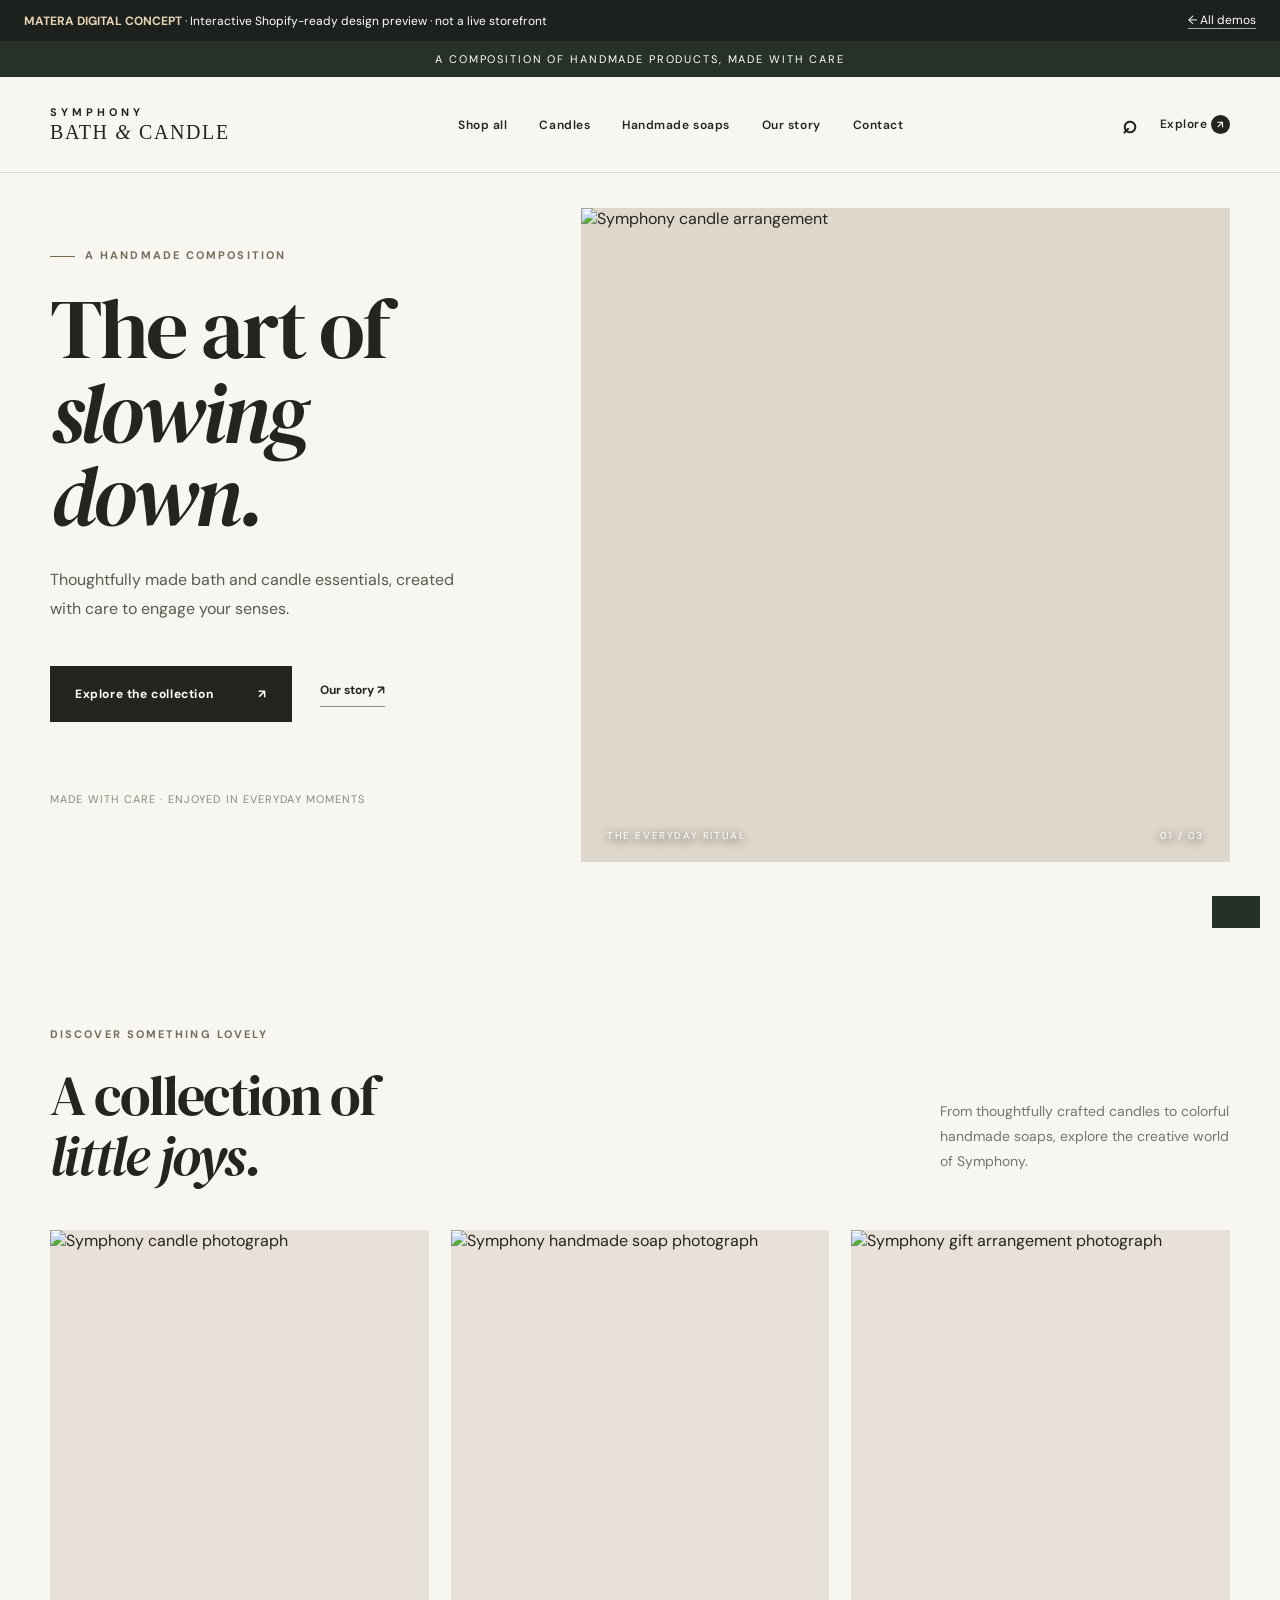
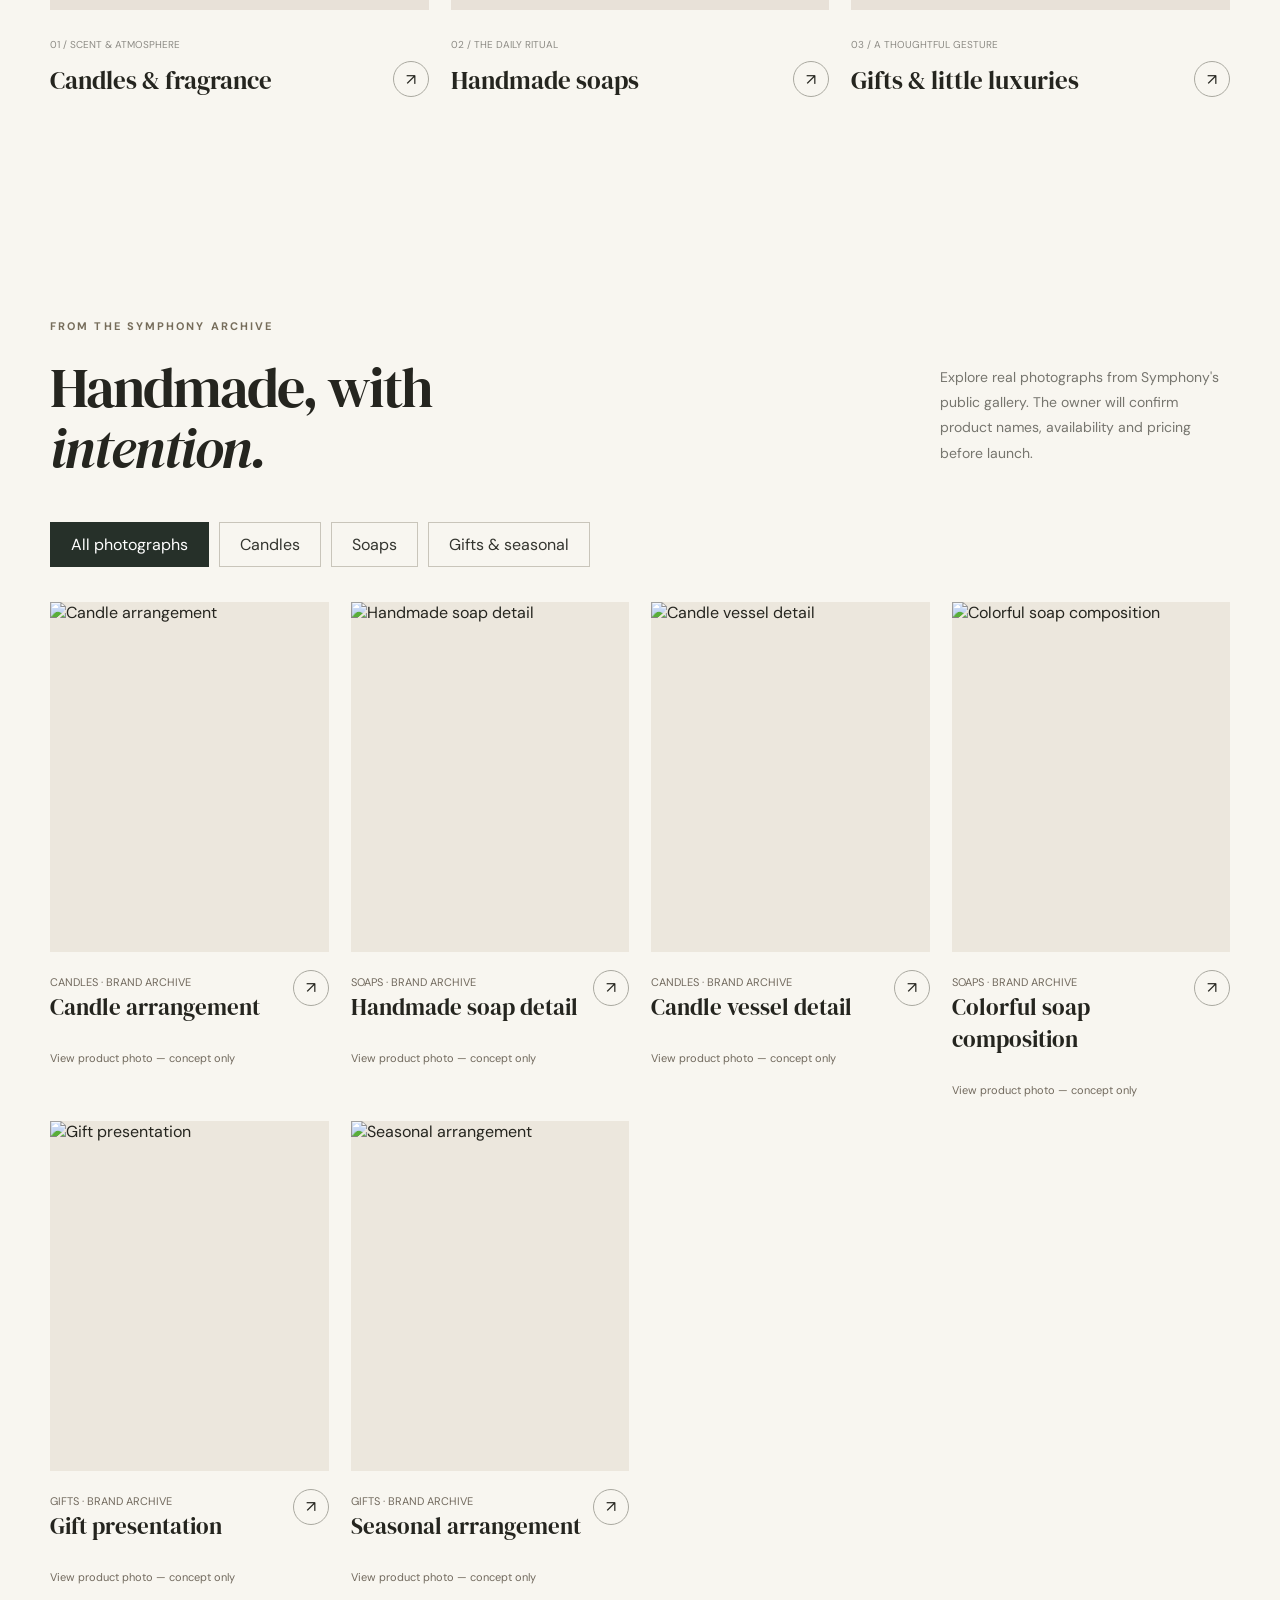
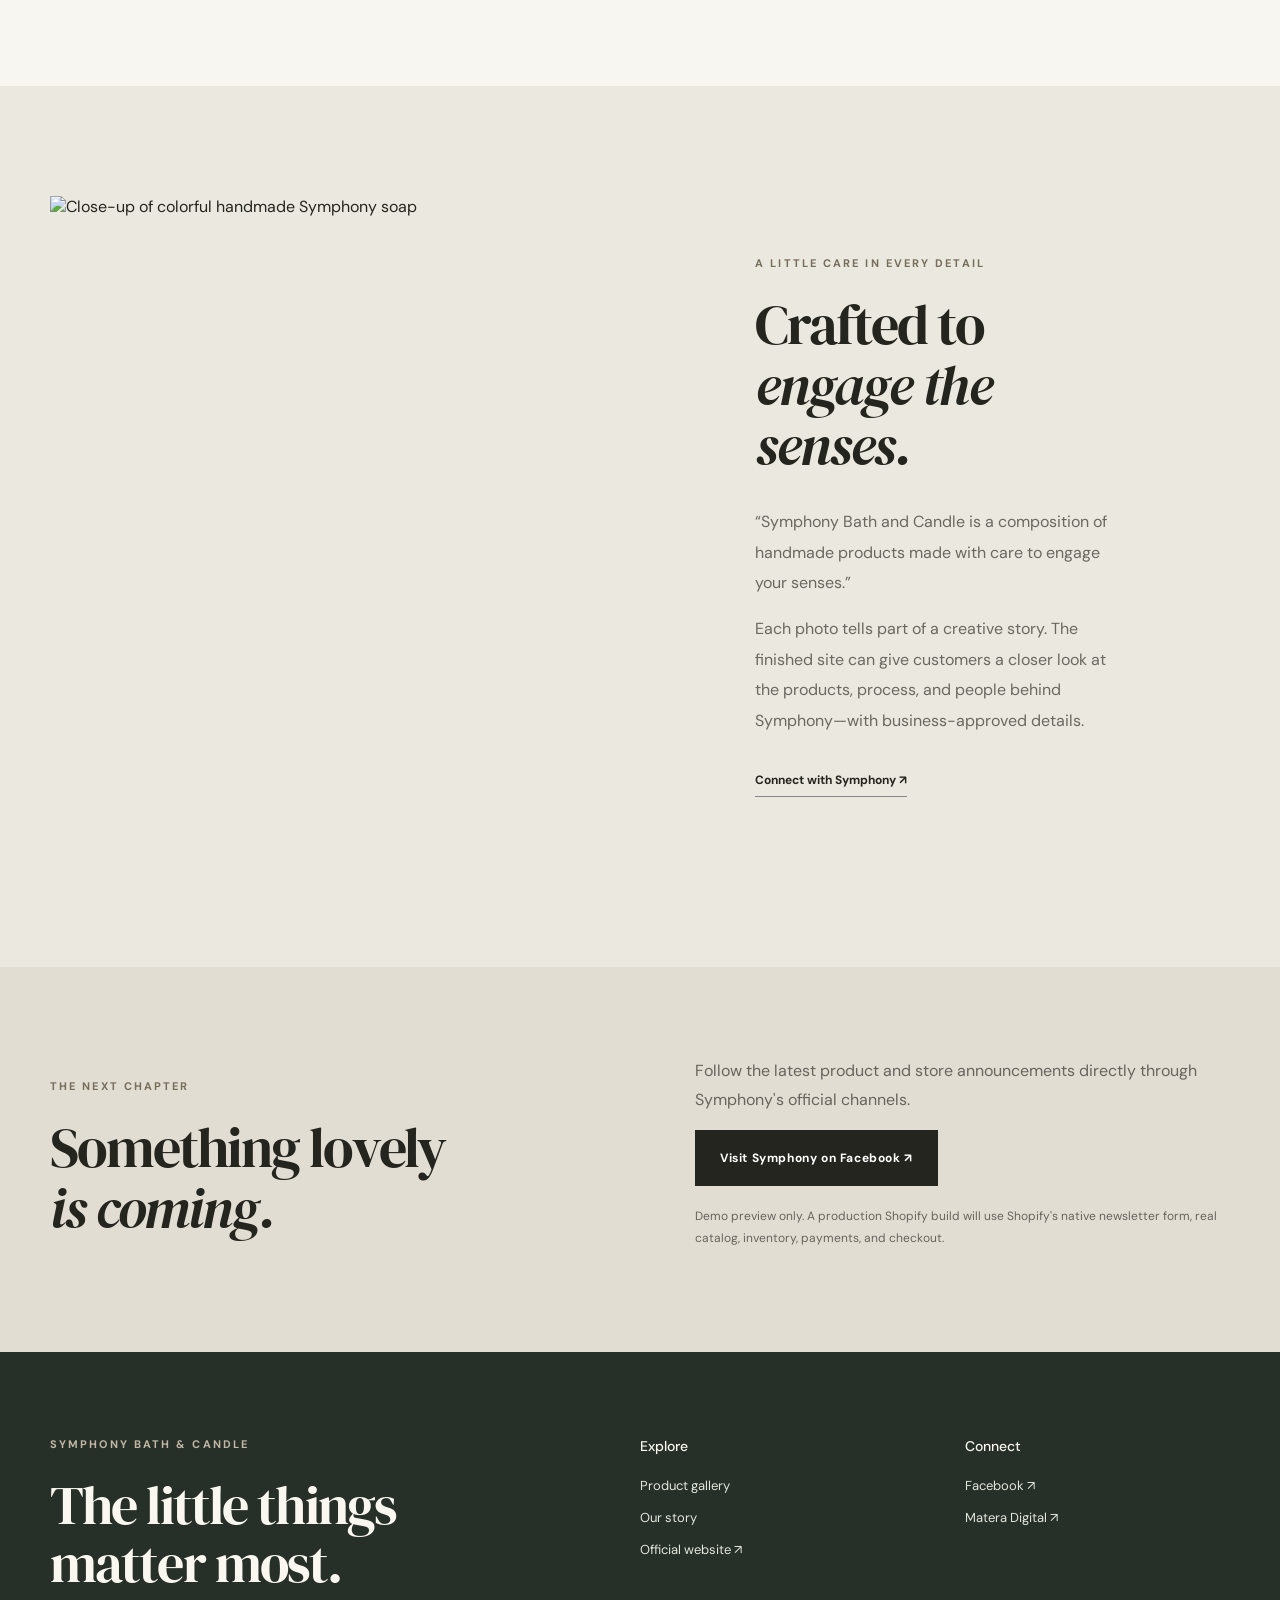
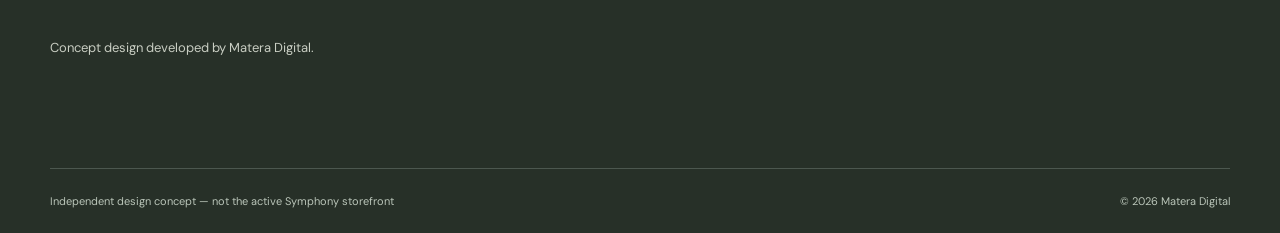
==== demos/atelier/index.html @ 9f0939a1 "Launch 10 distinct interactive Symphony storefront concepts and comparison gallery" ====
<!doctype html><html lang="en"><head><meta charset="utf-8"><meta name="viewport" content="width=device-width,initial-scale=1"><title>Symphony Bath & Candle — Matera Digital concept</title><link rel="preconnect" href="https://fonts.googleapis.com"><style>@import url('https://fonts.googleapis.com/css2?family=DM+Sans:wght@400;500;600;700&family=DM+Serif+Display:ital@0;1&display=swap');:root{--paper:#f8f6f0;--ink:#25251f;--muted:#65655e;--border:#dedbd4;--accent:#78684f}*{box-sizing:border-box}html{scroll-behavior:smooth}body{margin:0;background:var(--paper);color:var(--ink);font-family:'DM Sans',Arial,sans-serif;-webkit-font-smoothing:antialiased}a{color:inherit;text-decoration:none}button,input,select{font:inherit}button{cursor:pointer}img{max-width:100%;display:block}h1,h2,h3,p{margin-top:0}h1,h2{font-family:'DM Serif Display',Georgia,serif;font-weight:400;letter-spacing:-.035em}h1{font-size:clamp(3.5rem,6.6vw,7.4rem);line-height:.99}h2{font-size:clamp(2.5rem,4.4vw,5rem);line-height:1.08}h3{font-size:1.3rem;font-weight:500}.container{width:min(1340px,calc(100% - 100px));margin-inline:auto}.skip-link{position:absolute;left:-9999px}.skip-link:focus{left:20px;top:20px;z-index:99;background:white;padding:16px}.announcement{text-align:center;padding:11px;background:#283128;color:#fff;font-size:11px;letter-spacing:.17em;text-transform:uppercase}.site-header{position:sticky;top:0;background:rgba(248,246,240,.97);backdrop-filter:blur(12px);border-bottom:1px solid var(--border);z-index:20}.header-inner{display:flex;align-items:center;justify-content:space-between;min-height:95px;gap:24px}.brand{display:flex;flex-direction:column;gap:2px;min-width:190px}.brand-img{height:62px;width:auto;object-fit:contain;object-position:left}.brand-kicker{letter-spacing:.37em;font-size:11px;font-weight:700}.brand-name{font-family:Georgia,serif;letter-spacing:.08em;font-size:20px}.brand-name i{font-weight:400}.primary-nav{display:flex;align-items:center;gap:32px}.primary-nav a,.header-tools a{font-size:12px;font-weight:600;letter-spacing:.045em}.primary-nav a:hover,.text-link:hover{text-decoration:underline;text-underline-offset:6px}.header-tools{display:flex;gap:22px;align-items:center}.header-tools a:first-child{font-size:25px}.count{display:inline-flex;background:var(--ink);border-radius:50%;color:white;font-size:10px;width:19px;height:19px;align-items:center;justify-content:center}.mobile-menu{display:none}.eyebrow{display:block;font-size:11px;font-weight:700;letter-spacing:.19em;text-transform:uppercase;color:#766d5b;margin-bottom:25px}.line{display:inline-block;width:25px;height:1px;background:var(--accent);vertical-align:middle;margin-right:10px}.hero{overflow:hidden}.hero-layout{display:grid;grid-template-columns:45% 55%;min-height:690px;padding-block:35px 65px}.hero-copy{display:flex;flex-direction:column;justify-content:center;padding:40px 55px 45px 0}.hero h1{max-width:590px;margin:0 0 28px}.hero-lead{max-width:425px;color:#595b53;line-height:1.8;font-size:16px}.hero-actions{display:flex;gap:28px;align-items:center;margin-top:27px;flex-wrap:wrap}.button{border:1px solid transparent;display:inline-flex;align-items:center;justify-content:space-between;gap:45px;padding:18px 24px;min-height:56px;font-size:12px;font-weight:700;letter-spacing:.05em;transition:transform .2s,background .2s}.button:hover{transform:translateY(-2px)}.button-dark{background:var(--ink);color:white}.button-outline{border-color:var(--ink);background:transparent}.text-link{font-size:12px;font-weight:700;border-bottom:1px solid #888;padding-bottom:8px}.hero-footnote{font-size:11px;color:#8b897e;letter-spacing:.1em;margin-top:70px}.hero-image-wrap{position:relative;min-height:610px;background:#ded7cb}.hero-photo{width:100%;height:100%;object-fit:cover;position:absolute;inset:0}.image-placeholder{background:#e6e1d8;display:grid;place-content:center;text-align:center;height:100%;min-height:220px;color:#80786e;font-size:13px;padding:25px}.image-caption{position:absolute;bottom:20px;left:26px;right:26px;color:white;display:flex;justify-content:space-between;text-shadow:0 2px 10px #000;font-size:10px;letter-spacing:.16em}.section{padding-block:100px}.section-heading{display:flex;justify-content:space-between;align-items:end;gap:40px;margin-bottom:42px}.section-heading h2{margin-bottom:0;max-width:700px}.section-heading>p{max-width:290px;color:#76756e;font-size:14px;line-height:1.8}.category-grid{display:grid;grid-template-columns:repeat(3,minmax(0,1fr));gap:22px}.category-photo{height:380px;overflow:hidden;background:#e8e1d8}.category-photo img,.product-photo img,.story-photo img,.product-primary-photo img{width:100%;height:100%;object-fit:cover;transition:transform .5s}.category:hover img,.product-card:hover img{transform:scale(1.045)}.category-bottom{display:flex;align-items:end;justify-content:space-between;padding:22px 0}.category-num{font-size:10px;color:#8d8b85}.category h3{font-family:'DM Serif Display';font-size:25px;font-weight:400;margin:10px 0 0}.circle-arrow{width:36px;height:36px;border:1px solid #aaa9a0;display:grid;place-items:center;border-radius:50%;font-size:16px;flex:none}.product-grid{display:grid;grid-template-columns:repeat(4,minmax(0,1fr));gap:22px}.product-photo{height:335px;display:block;overflow:hidden;background:#ece7dd}.product-card-meta{display:flex;justify-content:space-between;padding-top:21px;gap:12px}.product-card .eyebrow{font-size:9px;margin-bottom:11px}.product-card h3{font-size:16px;margin-bottom:8px}.price{font-size:14px;color:#66645e}.price s{margin-left:8px;color:#999}.story{background:#eae8df;padding-block:110px}.story-layout{display:grid;grid-template-columns:50% 50%;gap:0;min-height:580px}.story-photo{min-height:550px;overflow:hidden}.story-copy{display:flex;flex-direction:column;align-items:start;justify-content:center;padding:60px 9vw}.story-copy h2{margin-bottom:30px}.story-copy p{line-height:1.9;color:#696960;max-width:390px}.story-copy .text-link{margin-top:20px}.newsletter{padding:90px 0;background:#e2ddd2}.newsletter-inner{display:grid;grid-template-columns:1fr 1fr;gap:110px;align-items:center}.newsletter h2{margin:0}.newsletter p{line-height:1.8;color:#67645e}.newsletter-form{display:flex;position:relative;border-bottom:1px solid #34342d;margin-top:25px}.newsletter-form input{background:transparent;border:0;padding:16px 0;flex:1;outline:0;min-width:0}.newsletter-form button{border:0;background:transparent;padding:12px 16px;font-size:22px}.footer{background:#273028;color:#f9f7ef;padding:85px 0 25px}.footer-grid{display:grid;grid-template-columns:2fr 1fr 1fr;gap:60px}.footer h2{font-size:clamp(2.5rem,4.2vw,4.6rem)}.footer .eyebrow{color:#c1b7a4}.footer h3{font-size:14px;margin-bottom:22px}.footer a{display:block;color:#e3e6dc;font-size:13px;margin-bottom:15px}.footer p{color:#c9cec3;font-size:13px;line-height:1.8}.footer-bottom{display:flex;justify-content:space-between;margin-top:95px;padding-top:25px;border-top:1px solid #4c574f;color:#bac5b9;font-size:11px}.collection-top{text-align:center;margin-bottom:65px}.collection-top h1{font-size:clamp(3rem,5vw,6rem)}.collection-top .richtext{max-width:680px;margin:auto}.product-layout{display:grid;grid-template-columns:55% 45%;gap:5vw}.product-primary-photo{background:#e7e0d5;height:630px}.product-thumbnails{display:flex;gap:12px;margin-top:15px}.product-thumbnails button{width:90px;height:90px;padding:0;border:0}.product-thumbnails img{width:100%;height:100%;object-fit:cover}.product-info{padding:45px 0}.product-info h1{font-size:clamp(2.7rem,4vw,5rem)}.product-price{font-size:22px;margin:30px 0}.richtext{line-height:1.8;color:#5f6058}.product-form{display:grid;gap:13px;margin-top:40px}.product-form input,.product-form select,.search-form input{background:transparent;border:1px solid #bcb9ad;padding:14px}.product-form input{max-width:130px}.product-form .full{width:100%;margin-top:15px}.product-disclaimer{font-size:12px;color:#898779;margin-top:30px}.cart-form{display:grid;grid-template-columns:2fr 1fr;gap:60px}.cart-line{display:grid;grid-template-columns:140px 1fr;gap:26px;border-bottom:1px solid #d4d0c6;padding:20px 0}.cart-line img{width:140px;height:150px;object-fit:cover}.cart-line h2{font-family:'DM Sans';font-size:17px}.cart-line p{font-size:13px;color:#76766d}.cart-line input{width:65px;margin-left:12px}.cart-summary{border:1px solid #d3d0c8;padding:30px;height:max-content}.cart-summary p:first-child{display:flex;justify-content:space-between}.cart-summary .button{width:100%;margin-top:12px}.search-form{display:flex;gap:10px;max-width:650px;margin:auto}.search-form input{flex:1}.prose{max-width:800px}.prose h1{font-size:clamp(3rem,5vw,6rem)}.pagination{text-align:center;margin-top:50px}.empty-note{grid-column:1/-1;border:1px solid var(--border);padding:45px;text-align:center;color:#777}.sr-only{position:absolute;width:1px;height:1px;overflow:hidden;clip:rect(0,0,0,0)}.cart-message{position:fixed;bottom:22px;right:22px;z-index:99;transform:translateY(150%);transition:transform .25s;background:#263029;color:white;padding:18px 25px;box-shadow:0 12px 45px #0003}.cart-message.visible{transform:translateY(0)}@media(max-width:1024px){.container{width:calc(100% - 52px)}.primary-nav{gap:16px}.hero-layout{min-height:580px}.hero-image-wrap{min-height:510px}.category-photo{height:300px}.product-grid{grid-template-columns:repeat(2,1fr)}.story-copy{padding:40px 6vw}}@media(max-width:720px){.container{width:calc(100% - 34px)}.announcement{font-size:9px}.header-inner{min-height:76px;flex-wrap:wrap}.brand{min-width:0}.brand-name{font-size:16px}.brand-kicker{font-size:9px}.brand-img{height:48px}.mobile-menu{display:block;border:0;background:transparent;font-size:12px}.primary-nav{display:none;order:4;width:100%;flex-direction:column;align-items:start;padding:15px 0 25px}.primary-nav.open{display:flex}.header-tools{gap:12px}.hero-layout{grid-template-columns:1fr;padding-top:0}.hero-copy{padding:70px 8px 35px}.hero h1{font-size:clamp(3.4rem,13vw,5.3rem)}.hero-footnote{margin-top:36px}.hero-image-wrap{min-height:490px}.section{padding-block:70px}.section-heading{align-items:start;flex-direction:column;gap:16px}.section-heading .eyebrow{margin-bottom:12px}.category-grid{grid-template-columns:1fr;gap:20px}.category-photo{height:350px}.product-grid{grid-template-columns:repeat(2,minmax(0,1fr));gap:12px}.product-photo{height:235px}.product-card-meta{padding-top:13px}.product-card h3{font-size:14px}.product-card .circle-arrow{display:none}.story{padding-block:60px}.story-layout{grid-template-columns:1fr}.story-photo{min-height:390px}.story-copy{padding:65px 5px 10px}.newsletter-inner,.footer-grid,.product-layout,.cart-form{grid-template-columns:1fr;gap:30px}.newsletter h2{font-size:3rem}.footer-bottom{flex-direction:column;gap:10px;margin-top:40px}.product-primary-photo{height:410px}.product-info{padding:12px 0}.search-form{flex-direction:column}}</style><style>.demo-banner{background:#1d211d;color:#fff;display:flex;align-items:center;justify-content:space-between;padding:12px max(24px,calc((100vw - 1340px)/2));font-size:12px;position:relative;z-index:22}.demo-banner a{border-bottom:1px solid #aaa}.demo-banner strong{color:#e7d4b4}.hero-image-wrap{min-height:630px}.story-photo img{height:100%;width:100%;object-fit:cover}.fake-product .product-photo{height:350px}.fake-product .product-photo img{height:100%;width:100%;object-fit:cover}.demo-product-info{display:flex;justify-content:space-between;padding-top:18px}.demo-product-info h3{font-family:'DM Serif Display';font-size:23px}.demo-product-info small{font-size:11px;color:#71695d}.demo-modal{position:fixed;inset:0;background:#151a15e0;display:none;place-items:center;z-index:50;padding:20px}.demo-modal.open{display:grid}.demo-dialog{display:grid;grid-template-columns:1fr 1fr;background:#faf7ef;max-width:900px;width:100%;max-height:90vh;overflow:auto;position:relative}.demo-dialog img{width:100%;height:510px;object-fit:cover}.demo-dialog .copy{padding:65px 48px}.close{position:absolute;top:15px;right:15px;border:0;background:#fff;width:42px;height:42px;font-size:25px}.notice{margin-top:20px;font-size:12px;color:#756d60;line-height:1.7}.filterbar{display:flex;gap:10px;flex-wrap:wrap;margin-bottom:35px}.filterbar button{border:1px solid #c9c5ba;background:none;padding:11px 20px;color:#34352f}.filterbar button.active{background:#263029;color:#fff;border-color:#263029}.fake-product{cursor:pointer}.preview-label{position:absolute;top:20px;left:20px;z-index:2;background:#f8f6f0;padding:10px 14px;font-size:10px;letter-spacing:.1em}.gallery-img{cursor:pointer}.gallery-img:hover{opacity:.87}.newsletter-test{display:flex;border-bottom:1px solid #555}.newsletter-test input{background:none;border:0;flex:1;padding:14px 0;min-width:0}.newsletter-test button{background:none;border:0;font-size:24px;padding:12px}.demo-tooltip{position:fixed;bottom:20px;right:20px;background:#253027;color:white;padding:16px 24px;transform:translateY(150%);transition:transform .2s;z-index:80;font-size:12px}.demo-tooltip.open{transform:translateY(0)}@media(max-width:720px){.demo-banner{padding:12px 18px;gap:10px;flex-wrap:wrap}.demo-dialog{grid-template-columns:1fr}.demo-dialog img{height:250px}.demo-dialog .copy{padding:30px}.hero-image-wrap{min-height:440px}}</style></head><body><div class="demo-banner"><span><strong>MATERA DIGITAL CONCEPT</strong> · Interactive Shopify-ready design preview · not a live storefront</span><a href="https://bradleymatera.dev/demos/">← All demos</a></div><div class="announcement">A composition of handmade products, made with care</div><header class="site-header"><div class="container header-inner"><a class="brand" href="#home"><span class="brand-kicker">SYMPHONY</span><span class="brand-name">BATH <i>&</i> CANDLE</span></a><button type="button" class="mobile-menu" id="mobile-toggle">Menu ☰</button><nav class="primary-nav" id="primary-nav"><a href="#shop" data-filter-link="all">Shop all</a><a href="#shop" data-filter-link="candles">Candles</a><a href="#shop" data-filter-link="soaps">Handmade soaps</a><a href="#story">Our story</a><a href="#contact">Contact</a></nav><div class="header-tools"><a href="#shop" aria-label="Browse products">⌕</a><a href="#shop">Explore <span class="count">↗</span></a></div></div></header><main><section class="hero" id="home"><div class="container hero-layout"><div class="hero-copy"><div class="eyebrow"><span class="line"></span>A HANDMADE COMPOSITION</div><h1>The art of<br><em>slowing down.</em></h1><p class="hero-lead">Thoughtfully made bath and candle essentials, created with care to engage your senses.</p><div class="hero-actions"><a class="button button-dark" href="#shop">Explore the collection <span>↗</span></a><a class="text-link" href="#story">Our story ↗</a></div><p class="hero-footnote">MADE WITH CARE · ENJOYED IN EVERYDAY MOMENTS</p></div><div class="hero-image-wrap"><img class="hero-photo" alt="Symphony candle arrangement" src="https://raw.githubusercontent.com/BradleyMatera/symphonycandle/main/assets/facebook-full/1070759129126916.jpg"><div class="image-caption"><span>THE EVERYDAY RITUAL</span><span>01 / 03</span></div></div></div></section><section class="section container"><div class="section-heading"><div><span class="eyebrow">DISCOVER SOMETHING LOVELY</span><h2>A collection of<br><em>little joys.</em></h2></div><p>From thoughtfully crafted candles to colorful handmade soaps, explore the creative world of Symphony.</p></div><div class="category-grid"><a href="#shop" class="category" data-filter-link="candles"><div class="category-photo"><img src="https://raw.githubusercontent.com/BradleyMatera/symphonycandle/main/assets/facebook-full/1071720139030815.jpg" alt="Symphony candle photograph" loading="lazy"></div><div class="category-bottom"><div><span class="category-num">01 / SCENT & ATMOSPHERE</span><h3>Candles & fragrance</h3></div><span class="circle-arrow">↗</span></div></a><a href="#shop" class="category" data-filter-link="soaps"><div class="category-photo"><img src="https://raw.githubusercontent.com/BradleyMatera/symphonycandle/main/assets/facebook-full/1074339202102242.jpg" alt="Symphony handmade soap photograph" loading="lazy"></div><div class="category-bottom"><div><span class="category-num">02 / THE DAILY RITUAL</span><h3>Handmade soaps</h3></div><span class="circle-arrow">↗</span></div></a><a href="#shop" class="category" data-filter-link="gifts"><div class="category-photo"><img src="https://raw.githubusercontent.com/BradleyMatera/symphonycandle/main/assets/facebook-full/367808329422003.jpg" alt="Symphony gift arrangement photograph" loading="lazy"></div><div class="category-bottom"><div><span class="category-num">03 / A THOUGHTFUL GESTURE</span><h3>Gifts & little luxuries</h3></div><span class="circle-arrow">↗</span></div></a></div></section><section class="section container" id="shop"><div class="section-heading"><div><span class="eyebrow">FROM THE SYMPHONY ARCHIVE</span><h2>Handmade, with<br><em>intention.</em></h2></div><p>Explore real photographs from Symphony's public gallery. The owner will confirm product names, availability and pricing before launch.</p></div><div class="filterbar" role="group" aria-label="Filter concept gallery"><button class="active" data-filter="all">All photographs</button><button data-filter="candles">Candles</button><button data-filter="soaps">Soaps</button><button data-filter="gifts">Gifts & seasonal</button></div><div class="product-grid" id="product-grid"></div></section><section class="story" id="story"><div class="container story-layout"><div class="story-photo"><img src="https://raw.githubusercontent.com/BradleyMatera/symphonycandle/main/assets/facebook-full/1074339158768913.jpg" alt="Close-up of colorful handmade Symphony soap" loading="lazy"></div><div class="story-copy"><span class="eyebrow">A LITTLE CARE IN EVERY DETAIL</span><h2>Crafted to<br><em>engage the senses.</em></h2><p>“Symphony Bath and Candle is a composition of handmade products made with care to engage your senses.”</p><p>Each photo tells part of a creative story. The finished site can give customers a closer look at the products, process, and people behind Symphony—with business-approved details.</p><a class="text-link" href="#contact">Connect with Symphony ↗</a></div></div></section><section class="newsletter" id="contact"><div class="container newsletter-inner"><div><span class="eyebrow">THE NEXT CHAPTER</span><h2>Something lovely<br><em>is coming.</em></h2></div><div><p>Follow the latest product and store announcements directly through Symphony's official channels.</p><a class="button button-dark" href="https://www.facebook.com/people/Symphony-Bath-and-Candle/100085785163287/" target="_blank" rel="noopener">Visit Symphony on Facebook ↗</a><p class="notice">Demo preview only. A production Shopify build will use Shopify's native newsletter form, real catalog, inventory, payments, and checkout.</p></div></div></section></main><footer class="footer"><div class="container footer-grid"><div><span class="eyebrow">SYMPHONY BATH & CANDLE</span><h2>The little things<br>matter most.</h2><p>Concept design developed by Matera Digital.</p></div><div><h3>Explore</h3><a href="#shop">Product gallery</a><a href="#story">Our story</a><a href="https://www.symphonybathandcandle.com/">Official website ↗</a></div><div><h3>Connect</h3><a href="https://www.facebook.com/people/Symphony-Bath-and-Candle/100085785163287/" target="_blank" rel="noopener">Facebook ↗</a><a href="https://bradleymatera.dev/">Matera Digital ↗</a></div></div><div class="container footer-bottom"><span>Independent design concept — not the active Symphony storefront</span><span>© 2026 Matera Digital</span></div></footer><div class="demo-modal" id="demo-modal" role="dialog" aria-modal="true" aria-labelledby="dialog-title"><div class="demo-dialog"><button class="close" aria-label="Close product details" id="close-modal">×</button><img id="dialog-img" alt="Expanded product photograph"><div class="copy"><span class="eyebrow">PRODUCT GALLERY PREVIEW</span><h2 id="dialog-title">Symphony creation</h2><p>Original Symphony photography. A live Shopify product page will show confirmed descriptions, variations, price, stock status, shipping information, and secure add-to-cart controls.</p><p class="notice">We won't invent inventory, product facts, or customer purchases for a client presentation.</p><a class="button button-dark" href="https://www.symphonybathandcandle.com/">Visit official store ↗</a></div></div></div><div class="demo-tooltip" id="toast" role="status"></div><script>const data=[{"title": "Candle arrangement", "category": "candles", "img": "https://raw.githubusercontent.com/BradleyMatera/symphonycandle/main/assets/facebook-full/1070759129126916.jpg"}, {"title": "Handmade soap detail", "category": "soaps", "img": "https://raw.githubusercontent.com/BradleyMatera/symphonycandle/main/assets/facebook-full/1074339202102242.jpg"}, {"title": "Candle vessel detail", "category": "candles", "img": "https://raw.githubusercontent.com/BradleyMatera/symphonycandle/main/assets/facebook-full/1071720139030815.jpg"}, {"title": "Colorful soap composition", "category": "soaps", "img": "https://raw.githubusercontent.com/BradleyMatera/symphonycandle/main/assets/facebook-full/1074339158768913.jpg"}, {"title": "Gift presentation", "category": "gifts", "img": "https://raw.githubusercontent.com/BradleyMatera/symphonycandle/main/assets/facebook-full/367808329422003.jpg"}, {"title": "Seasonal arrangement", "category": "gifts", "img": "https://raw.githubusercontent.com/BradleyMatera/symphonycandle/main/assets/facebook-full/1070758492460313.jpg"}];const grid=document.querySelector('#product-grid');function showProducts(filter='all'){grid.innerHTML='';data.filter(x=>filter==='all'||x.category===filter).forEach((p)=>{let card=document.createElement('article');card.className='fake-product';card.tabIndex=0;card.setAttribute('role','button');card.setAttribute('aria-label','View '+p.title);card.innerHTML='<div class="product-photo"><img loading="lazy" src="'+p.img+'" alt="'+p.title+'"></div><div class="demo-product-info"><div><small>'+p.category.toUpperCase()+' · BRAND ARCHIVE</small><h3>'+p.title+'</h3><small>View product photo — concept only</small></div><span class="circle-arrow">↗</span></div>';function open(){document.querySelector('#dialog-title').textContent=p.title;document.querySelector('#dialog-img').src=p.img;document.querySelector('#demo-modal').classList.add('open');document.body.style.overflow='hidden';document.querySelector('#close-modal').focus()}card.addEventListener('click',open);card.addEventListener('keydown',e=>{if(e.key==='Enter'||e.key===' '){e.preventDefault();open()}});grid.append(card)})}function filterTo(v){document.querySelectorAll('[data-filter]').forEach(x=>x.classList.toggle('active',x.dataset.filter===v));showProducts(v)}document.querySelectorAll('[data-filter]').forEach(b=>b.addEventListener('click',()=>filterTo(b.dataset.filter)));document.querySelectorAll('[data-filter-link]').forEach(a=>a.addEventListener('click',()=>filterTo(a.dataset.filterLink)));function close(){document.querySelector('#demo-modal').classList.remove('open');document.body.style.overflow=''}document.querySelector('#close-modal').onclick=close;document.querySelector('#demo-modal').addEventListener('click',e=>{if(e.target.id==='demo-modal')close()});document.addEventListener('keydown',e=>{if(e.key==='Escape')close()});document.querySelector('#mobile-toggle').onclick=()=>{let nav=document.querySelector('#primary-nav');nav.classList.toggle('open')};document.querySelectorAll('#primary-nav a').forEach(x=>x.addEventListener('click',()=>document.querySelector('#primary-nav').classList.remove('open')));showProducts();</script></body></html>
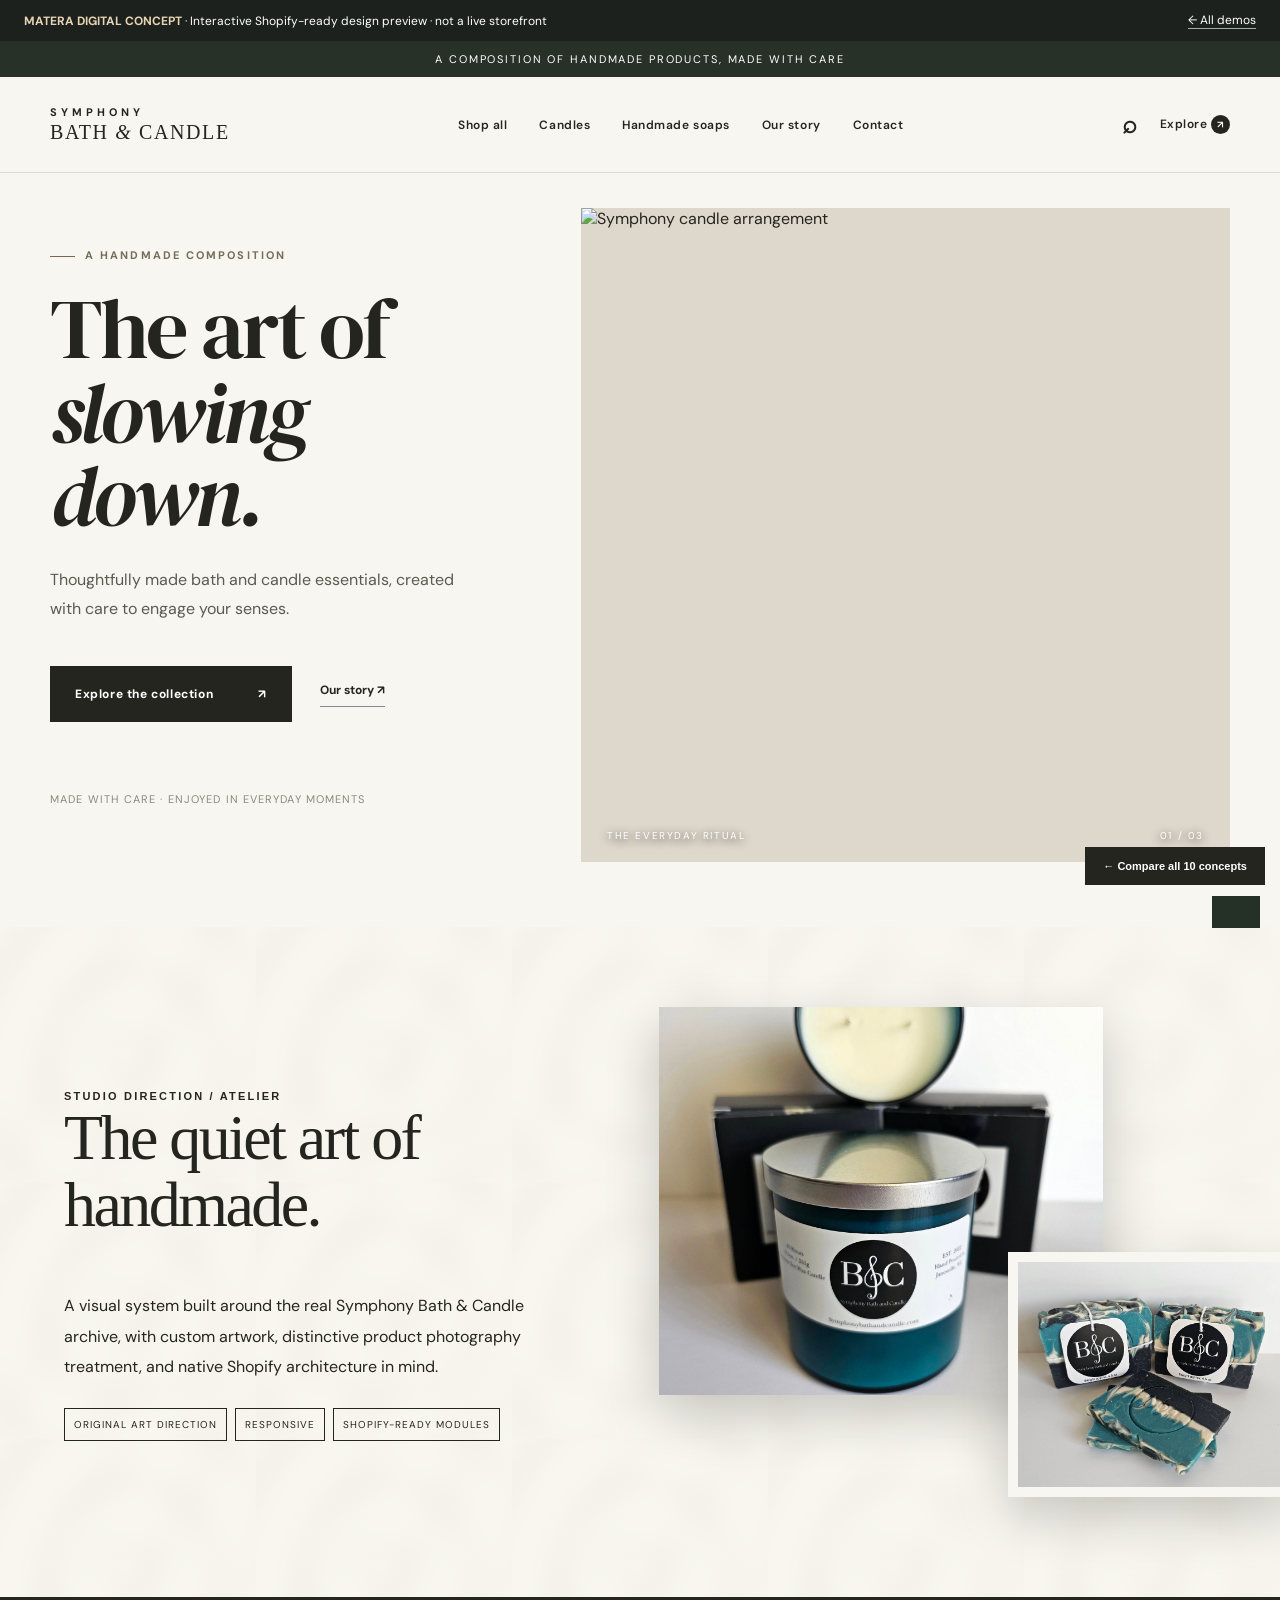
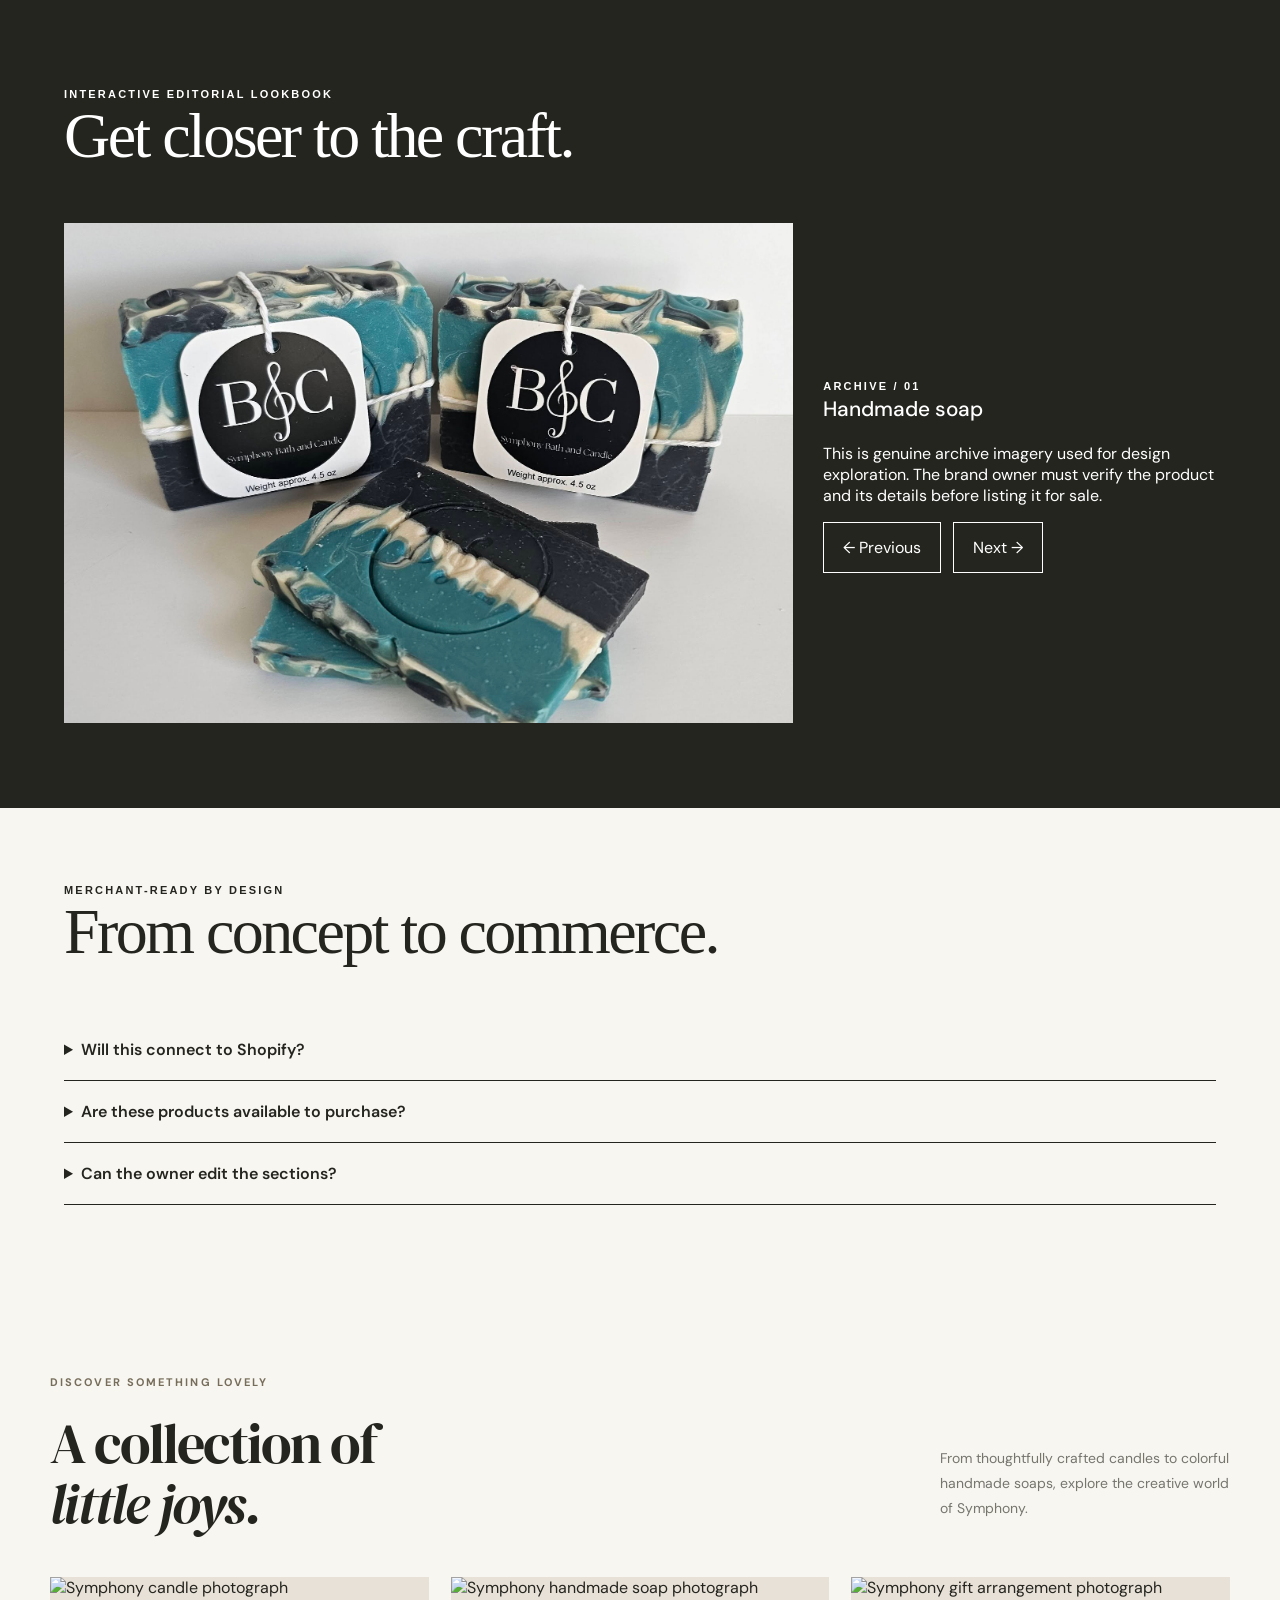
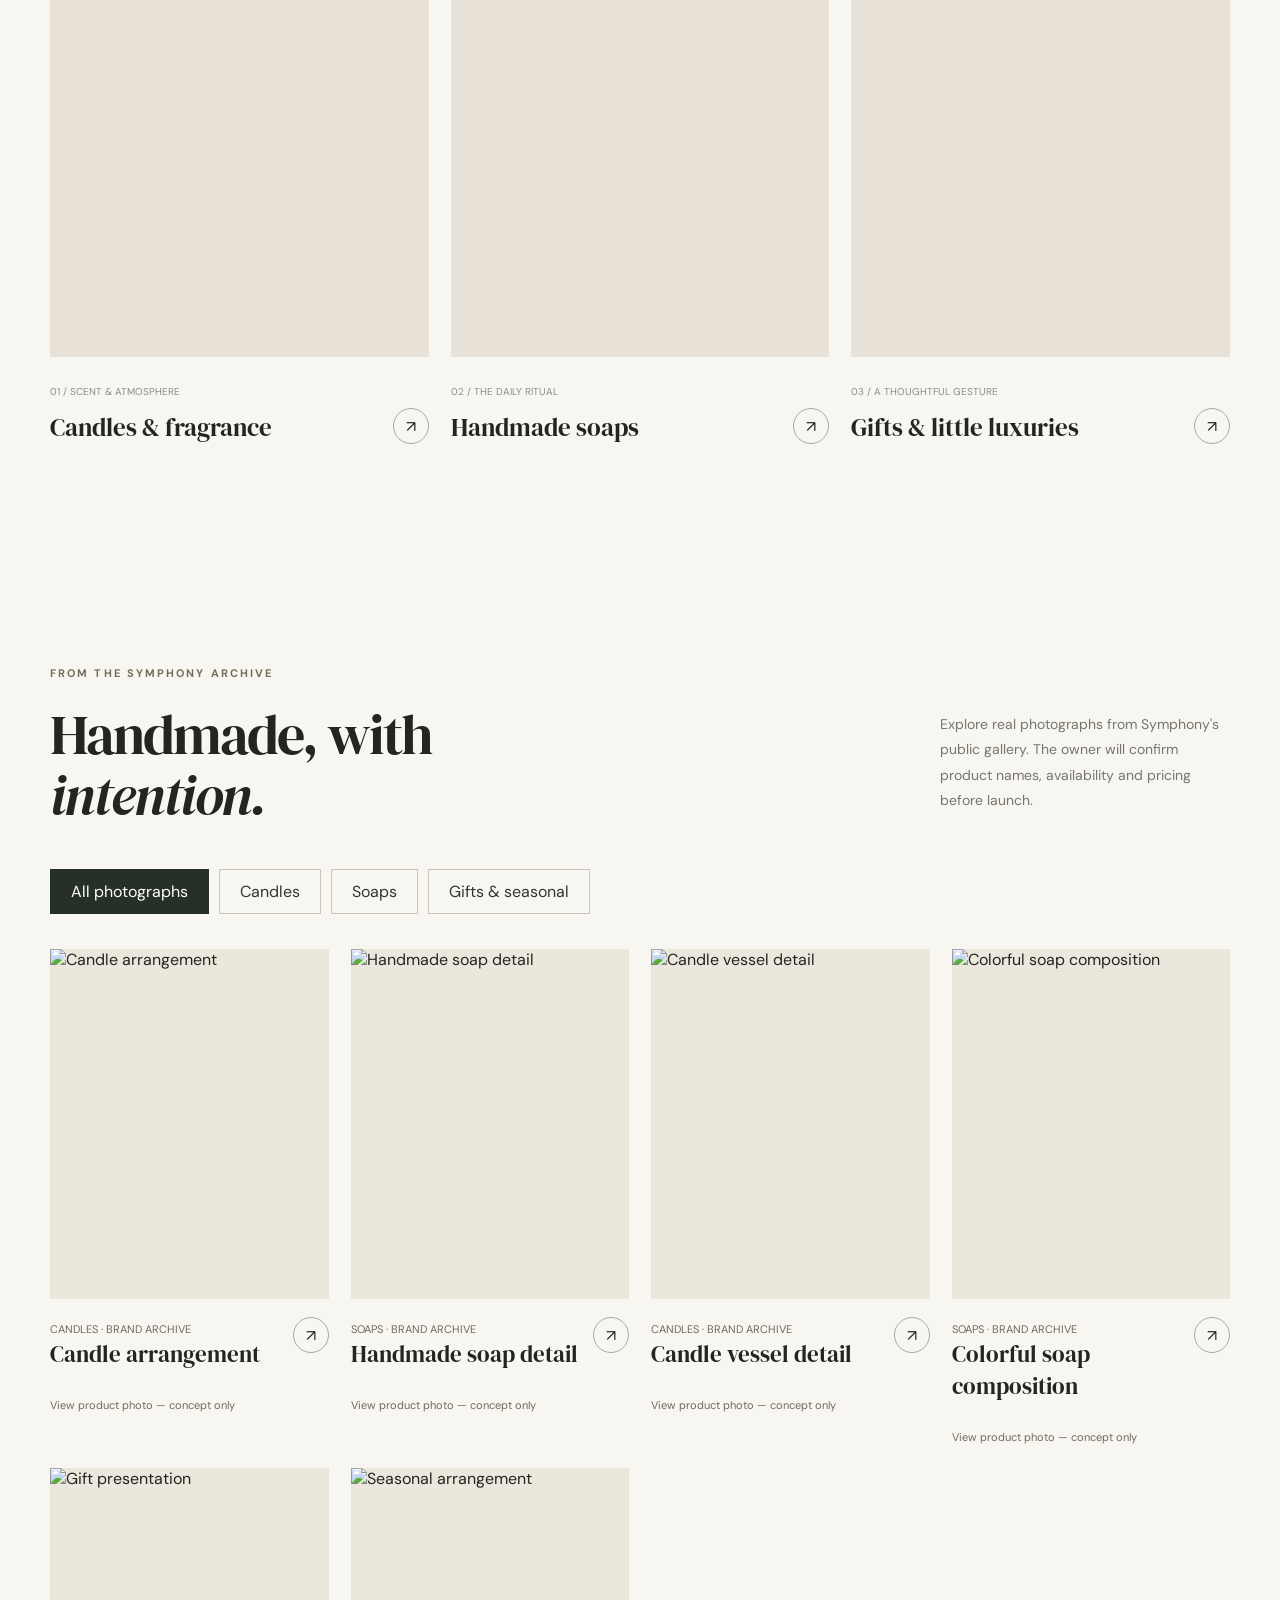
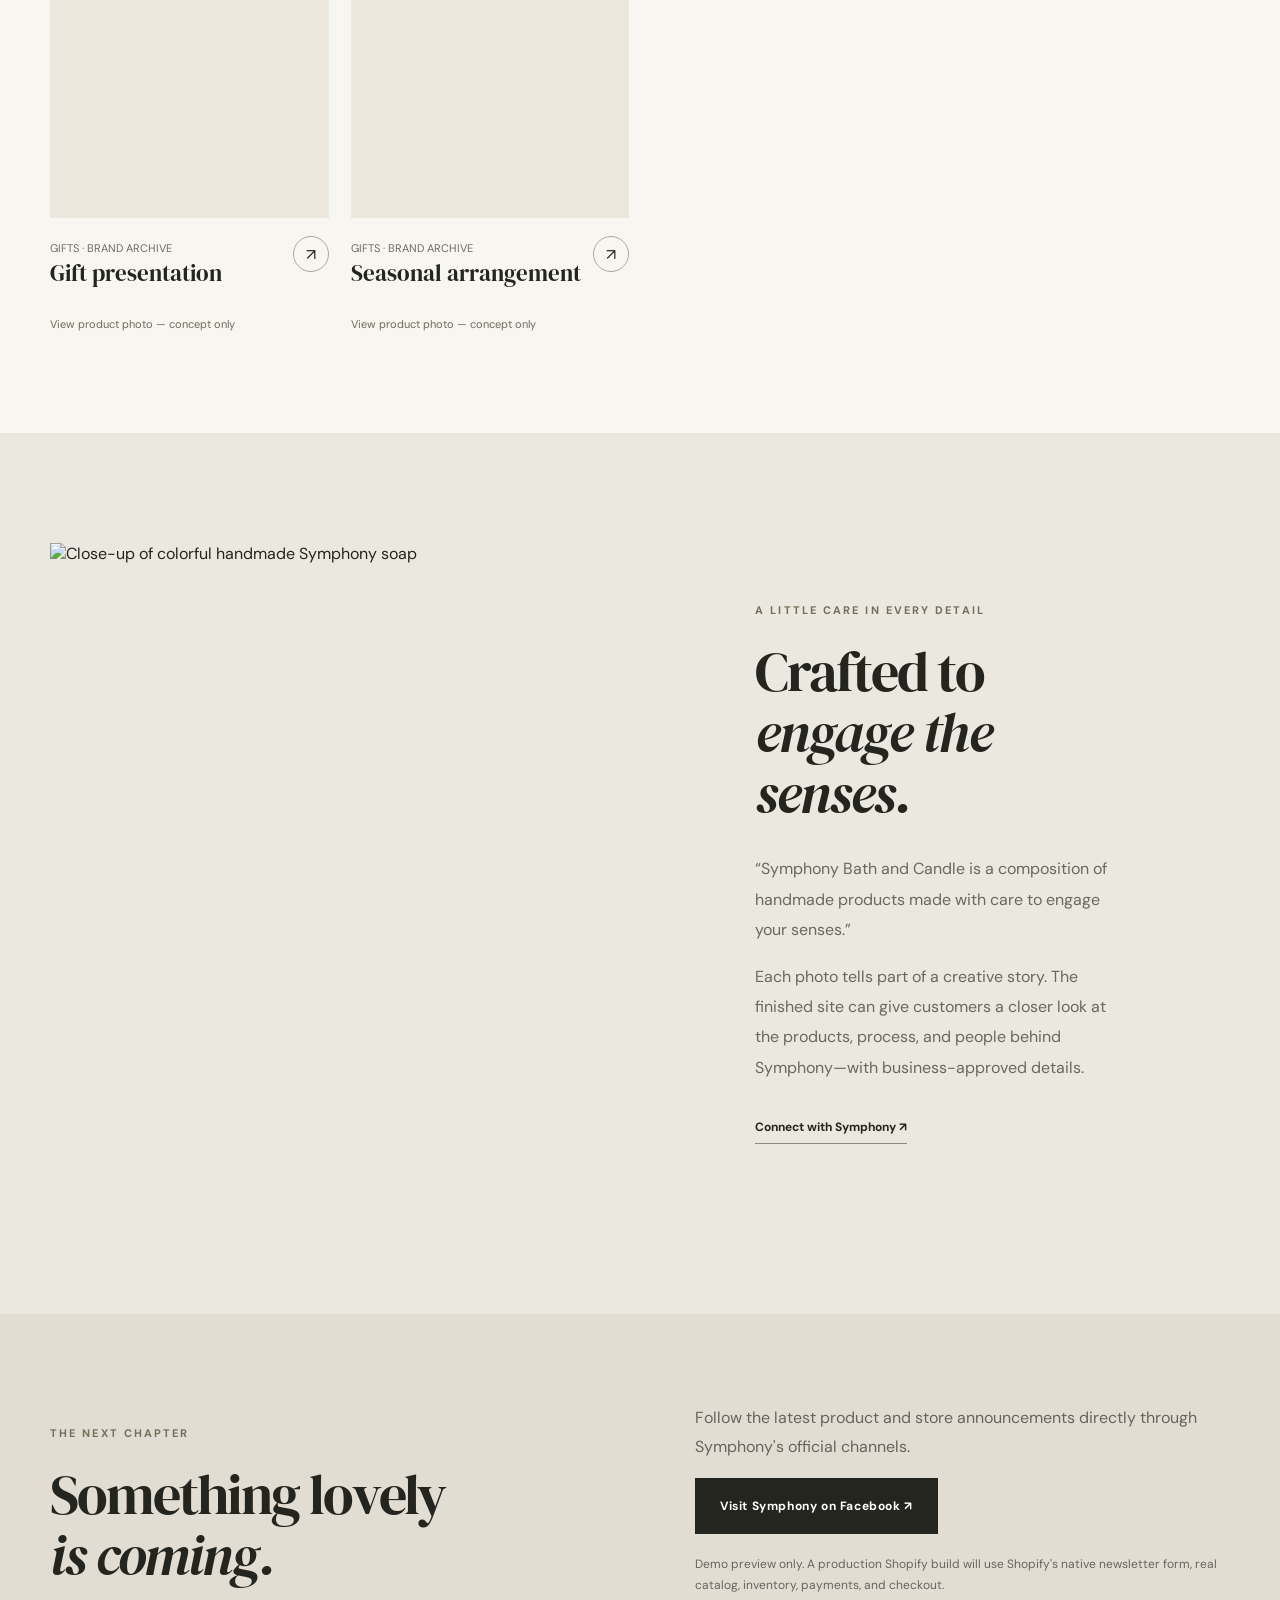
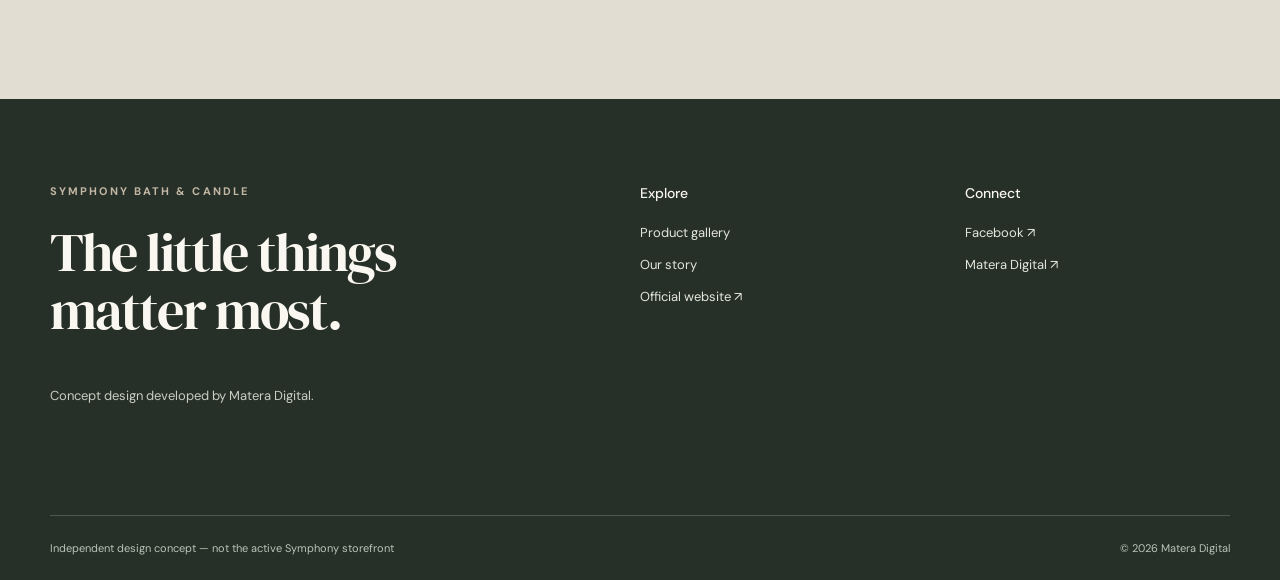
==== commit b532e0db: "Upgrade ten demos with custom graphic surfaces and interactive editorial lookbooks" ====
--- a/demos/atelier/index.html
+++ b/demos/atelier/index.html
@@ -1 +1 @@
-<!doctype html><html lang="en"><head><meta charset="utf-8"><meta name="viewport" content="width=device-width,initial-scale=1"><title>Symphony Bath & Candle — Matera Digital concept</title><link rel="preconnect" href="https://fonts.googleapis.com"><style>@import url('https://fonts.googleapis.com/css2?family=DM+Sans:wght@400;500;600;700&family=DM+Serif+Display:ital@0;1&display=swap');:root{--paper:#f8f6f0;--ink:#25251f;--muted:#65655e;--border:#dedbd4;--accent:#78684f}*{box-sizing:border-box}html{scroll-behavior:smooth}body{margin:0;background:var(--paper);color:var(--ink);font-family:'DM Sans',Arial,sans-serif;-webkit-font-smoothing:antialiased}a{color:inherit;text-decoration:none}button,input,select{font:inherit}button{cursor:pointer}img{max-width:100%;display:block}h1,h2,h3,p{margin-top:0}h1,h2{font-family:'DM Serif Display',Georgia,serif;font-weight:400;letter-spacing:-.035em}h1{font-size:clamp(3.5rem,6.6vw,7.4rem);line-height:.99}h2{font-size:clamp(2.5rem,4.4vw,5rem);line-height:1.08}h3{font-size:1.3rem;font-weight:500}.container{width:min(1340px,calc(100% - 100px));margin-inline:auto}.skip-link{position:absolute;left:-9999px}.skip-link:focus{left:20px;top:20px;z-index:99;background:white;padding:16px}.announcement{text-align:center;padding:11px;background:#283128;color:#fff;font-size:11px;letter-spacing:.17em;text-transform:uppercase}.site-header{position:sticky;top:0;background:rgba(248,246,240,.97);backdrop-filter:blur(12px);border-bottom:1px solid var(--border);z-index:20}.header-inner{display:flex;align-items:center;justify-content:space-between;min-height:95px;gap:24px}.brand{display:flex;flex-direction:column;gap:2px;min-width:190px}.brand-img{height:62px;width:auto;object-fit:contain;object-position:left}.brand-kicker{letter-spacing:.37em;font-size:11px;font-weight:700}.brand-name{font-family:Georgia,serif;letter-spacing:.08em;font-size:20px}.brand-name i{font-weight:400}.primary-nav{display:flex;align-items:center;gap:32px}.primary-nav a,.header-tools a{font-size:12px;font-weight:600;letter-spacing:.045em}.primary-nav a:hover,.text-link:hover{text-decoration:underline;text-underline-offset:6px}.header-tools{display:flex;gap:22px;align-items:center}.header-tools a:first-child{font-size:25px}.count{display:inline-flex;background:var(--ink);border-radius:50%;color:white;font-size:10px;width:19px;height:19px;align-items:center;justify-content:center}.mobile-menu{display:none}.eyebrow{display:block;font-size:11px;font-weight:700;letter-spacing:.19em;text-transform:uppercase;color:#766d5b;margin-bottom:25px}.line{display:inline-block;width:25px;height:1px;background:var(--accent);vertical-align:middle;margin-right:10px}.hero{overflow:hidden}.hero-layout{display:grid;grid-template-columns:45% 55%;min-height:690px;padding-block:35px 65px}.hero-copy{display:flex;flex-direction:column;justify-content:center;padding:40px 55px 45px 0}.hero h1{max-width:590px;margin:0 0 28px}.hero-lead{max-width:425px;color:#595b53;line-height:1.8;font-size:16px}.hero-actions{display:flex;gap:28px;align-items:center;margin-top:27px;flex-wrap:wrap}.button{border:1px solid transparent;display:inline-flex;align-items:center;justify-content:space-between;gap:45px;padding:18px 24px;min-height:56px;font-size:12px;font-weight:700;letter-spacing:.05em;transition:transform .2s,background .2s}.button:hover{transform:translateY(-2px)}.button-dark{background:var(--ink);color:white}.button-outline{border-color:var(--ink);background:transparent}.text-link{font-size:12px;font-weight:700;border-bottom:1px solid #888;padding-bottom:8px}.hero-footnote{font-size:11px;color:#8b897e;letter-spacing:.1em;margin-top:70px}.hero-image-wrap{position:relative;min-height:610px;background:#ded7cb}.hero-photo{width:100%;height:100%;object-fit:cover;position:absolute;inset:0}.image-placeholder{background:#e6e1d8;display:grid;place-content:center;text-align:center;height:100%;min-height:220px;color:#80786e;font-size:13px;padding:25px}.image-caption{position:absolute;bottom:20px;left:26px;right:26px;color:white;display:flex;justify-content:space-between;text-shadow:0 2px 10px #000;font-size:10px;letter-spacing:.16em}.section{padding-block:100px}.section-heading{display:flex;justify-content:space-between;align-items:end;gap:40px;margin-bottom:42px}.section-heading h2{margin-bottom:0;max-width:700px}.section-heading>p{max-width:290px;color:#76756e;font-size:14px;line-height:1.8}.category-grid{display:grid;grid-template-columns:repeat(3,minmax(0,1fr));gap:22px}.category-photo{height:380px;overflow:hidden;background:#e8e1d8}.category-photo img,.product-photo img,.story-photo img,.product-primary-photo img{width:100%;height:100%;object-fit:cover;transition:transform .5s}.category:hover img,.product-card:hover img{transform:scale(1.045)}.category-bottom{display:flex;align-items:end;justify-content:space-between;padding:22px 0}.category-num{font-size:10px;color:#8d8b85}.category h3{font-family:'DM Serif Display';font-size:25px;font-weight:400;margin:10px 0 0}.circle-arrow{width:36px;height:36px;border:1px solid #aaa9a0;display:grid;place-items:center;border-radius:50%;font-size:16px;flex:none}.product-grid{display:grid;grid-template-columns:repeat(4,minmax(0,1fr));gap:22px}.product-photo{height:335px;display:block;overflow:hidden;background:#ece7dd}.product-card-meta{display:flex;justify-content:space-between;padding-top:21px;gap:12px}.product-card .eyebrow{font-size:9px;margin-bottom:11px}.product-card h3{font-size:16px;margin-bottom:8px}.price{font-size:14px;color:#66645e}.price s{margin-left:8px;color:#999}.story{background:#eae8df;padding-block:110px}.story-layout{display:grid;grid-template-columns:50% 50%;gap:0;min-height:580px}.story-photo{min-height:550px;overflow:hidden}.story-copy{display:flex;flex-direction:column;align-items:start;justify-content:center;padding:60px 9vw}.story-copy h2{margin-bottom:30px}.story-copy p{line-height:1.9;color:#696960;max-width:390px}.story-copy .text-link{margin-top:20px}.newsletter{padding:90px 0;background:#e2ddd2}.newsletter-inner{display:grid;grid-template-columns:1fr 1fr;gap:110px;align-items:center}.newsletter h2{margin:0}.newsletter p{line-height:1.8;color:#67645e}.newsletter-form{display:flex;position:relative;border-bottom:1px solid #34342d;margin-top:25px}.newsletter-form input{background:transparent;border:0;padding:16px 0;flex:1;outline:0;min-width:0}.newsletter-form button{border:0;background:transparent;padding:12px 16px;font-size:22px}.footer{background:#273028;color:#f9f7ef;padding:85px 0 25px}.footer-grid{display:grid;grid-template-columns:2fr 1fr 1fr;gap:60px}.footer h2{font-size:clamp(2.5rem,4.2vw,4.6rem)}.footer .eyebrow{color:#c1b7a4}.footer h3{font-size:14px;margin-bottom:22px}.footer a{display:block;color:#e3e6dc;font-size:13px;margin-bottom:15px}.footer p{color:#c9cec3;font-size:13px;line-height:1.8}.footer-bottom{display:flex;justify-content:space-between;margin-top:95px;padding-top:25px;border-top:1px solid #4c574f;color:#bac5b9;font-size:11px}.collection-top{text-align:center;margin-bottom:65px}.collection-top h1{font-size:clamp(3rem,5vw,6rem)}.collection-top .richtext{max-width:680px;margin:auto}.product-layout{display:grid;grid-template-columns:55% 45%;gap:5vw}.product-primary-photo{background:#e7e0d5;height:630px}.product-thumbnails{display:flex;gap:12px;margin-top:15px}.product-thumbnails button{width:90px;height:90px;padding:0;border:0}.product-thumbnails img{width:100%;height:100%;object-fit:cover}.product-info{padding:45px 0}.product-info h1{font-size:clamp(2.7rem,4vw,5rem)}.product-price{font-size:22px;margin:30px 0}.richtext{line-height:1.8;color:#5f6058}.product-form{display:grid;gap:13px;margin-top:40px}.product-form input,.product-form select,.search-form input{background:transparent;border:1px solid #bcb9ad;padding:14px}.product-form input{max-width:130px}.product-form .full{width:100%;margin-top:15px}.product-disclaimer{font-size:12px;color:#898779;margin-top:30px}.cart-form{display:grid;grid-template-columns:2fr 1fr;gap:60px}.cart-line{display:grid;grid-template-columns:140px 1fr;gap:26px;border-bottom:1px solid #d4d0c6;padding:20px 0}.cart-line img{width:140px;height:150px;object-fit:cover}.cart-line h2{font-family:'DM Sans';font-size:17px}.cart-line p{font-size:13px;color:#76766d}.cart-line input{width:65px;margin-left:12px}.cart-summary{border:1px solid #d3d0c8;padding:30px;height:max-content}.cart-summary p:first-child{display:flex;justify-content:space-between}.cart-summary .button{width:100%;margin-top:12px}.search-form{display:flex;gap:10px;max-width:650px;margin:auto}.search-form input{flex:1}.prose{max-width:800px}.prose h1{font-size:clamp(3rem,5vw,6rem)}.pagination{text-align:center;margin-top:50px}.empty-note{grid-column:1/-1;border:1px solid var(--border);padding:45px;text-align:center;color:#777}.sr-only{position:absolute;width:1px;height:1px;overflow:hidden;clip:rect(0,0,0,0)}.cart-message{position:fixed;bottom:22px;right:22px;z-index:99;transform:translateY(150%);transition:transform .25s;background:#263029;color:white;padding:18px 25px;box-shadow:0 12px 45px #0003}.cart-message.visible{transform:translateY(0)}@media(max-width:1024px){.container{width:calc(100% - 52px)}.primary-nav{gap:16px}.hero-layout{min-height:580px}.hero-image-wrap{min-height:510px}.category-photo{height:300px}.product-grid{grid-template-columns:repeat(2,1fr)}.story-copy{padding:40px 6vw}}@media(max-width:720px){.container{width:calc(100% - 34px)}.announcement{font-size:9px}.header-inner{min-height:76px;flex-wrap:wrap}.brand{min-width:0}.brand-name{font-size:16px}.brand-kicker{font-size:9px}.brand-img{height:48px}.mobile-menu{display:block;border:0;background:transparent;font-size:12px}.primary-nav{display:none;order:4;width:100%;flex-direction:column;align-items:start;padding:15px 0 25px}.primary-nav.open{display:flex}.header-tools{gap:12px}.hero-layout{grid-template-columns:1fr;padding-top:0}.hero-copy{padding:70px 8px 35px}.hero h1{font-size:clamp(3.4rem,13vw,5.3rem)}.hero-footnote{margin-top:36px}.hero-image-wrap{min-height:490px}.section{padding-block:70px}.section-heading{align-items:start;flex-direction:column;gap:16px}.section-heading .eyebrow{margin-bottom:12px}.category-grid{grid-template-columns:1fr;gap:20px}.category-photo{height:350px}.product-grid{grid-template-columns:repeat(2,minmax(0,1fr));gap:12px}.product-photo{height:235px}.product-card-meta{padding-top:13px}.product-card h3{font-size:14px}.product-card .circle-arrow{display:none}.story{padding-block:60px}.story-layout{grid-template-columns:1fr}.story-photo{min-height:390px}.story-copy{padding:65px 5px 10px}.newsletter-inner,.footer-grid,.product-layout,.cart-form{grid-template-columns:1fr;gap:30px}.newsletter h2{font-size:3rem}.footer-bottom{flex-direction:column;gap:10px;margin-top:40px}.product-primary-photo{height:410px}.product-info{padding:12px 0}.search-form{flex-direction:column}}</style><style>.demo-banner{background:#1d211d;color:#fff;display:flex;align-items:center;justify-content:space-between;padding:12px max(24px,calc((100vw - 1340px)/2));font-size:12px;position:relative;z-index:22}.demo-banner a{border-bottom:1px solid #aaa}.demo-banner strong{color:#e7d4b4}.hero-image-wrap{min-height:630px}.story-photo img{height:100%;width:100%;object-fit:cover}.fake-product .product-photo{height:350px}.fake-product .product-photo img{height:100%;width:100%;object-fit:cover}.demo-product-info{display:flex;justify-content:space-between;padding-top:18px}.demo-product-info h3{font-family:'DM Serif Display';font-size:23px}.demo-product-info small{font-size:11px;color:#71695d}.demo-modal{position:fixed;inset:0;background:#151a15e0;display:none;place-items:center;z-index:50;padding:20px}.demo-modal.open{display:grid}.demo-dialog{display:grid;grid-template-columns:1fr 1fr;background:#faf7ef;max-width:900px;width:100%;max-height:90vh;overflow:auto;position:relative}.demo-dialog img{width:100%;height:510px;object-fit:cover}.demo-dialog .copy{padding:65px 48px}.close{position:absolute;top:15px;right:15px;border:0;background:#fff;width:42px;height:42px;font-size:25px}.notice{margin-top:20px;font-size:12px;color:#756d60;line-height:1.7}.filterbar{display:flex;gap:10px;flex-wrap:wrap;margin-bottom:35px}.filterbar button{border:1px solid #c9c5ba;background:none;padding:11px 20px;color:#34352f}.filterbar button.active{background:#263029;color:#fff;border-color:#263029}.fake-product{cursor:pointer}.preview-label{position:absolute;top:20px;left:20px;z-index:2;background:#f8f6f0;padding:10px 14px;font-size:10px;letter-spacing:.1em}.gallery-img{cursor:pointer}.gallery-img:hover{opacity:.87}.newsletter-test{display:flex;border-bottom:1px solid #555}.newsletter-test input{background:none;border:0;flex:1;padding:14px 0;min-width:0}.newsletter-test button{background:none;border:0;font-size:24px;padding:12px}.demo-tooltip{position:fixed;bottom:20px;right:20px;background:#253027;color:white;padding:16px 24px;transform:translateY(150%);transition:transform .2s;z-index:80;font-size:12px}.demo-tooltip.open{transform:translateY(0)}@media(max-width:720px){.demo-banner{padding:12px 18px;gap:10px;flex-wrap:wrap}.demo-dialog{grid-template-columns:1fr}.demo-dialog img{height:250px}.demo-dialog .copy{padding:30px}.hero-image-wrap{min-height:440px}}</style></head><body><div class="demo-banner"><span><strong>MATERA DIGITAL CONCEPT</strong> · Interactive Shopify-ready design preview · not a live storefront</span><a href="https://bradleymatera.dev/demos/">← All demos</a></div><div class="announcement">A composition of handmade products, made with care</div><header class="site-header"><div class="container header-inner"><a class="brand" href="#home"><span class="brand-kicker">SYMPHONY</span><span class="brand-name">BATH <i>&</i> CANDLE</span></a><button type="button" class="mobile-menu" id="mobile-toggle">Menu ☰</button><nav class="primary-nav" id="primary-nav"><a href="#shop" data-filter-link="all">Shop all</a><a href="#shop" data-filter-link="candles">Candles</a><a href="#shop" data-filter-link="soaps">Handmade soaps</a><a href="#story">Our story</a><a href="#contact">Contact</a></nav><div class="header-tools"><a href="#shop" aria-label="Browse products">⌕</a><a href="#shop">Explore <span class="count">↗</span></a></div></div></header><main><section class="hero" id="home"><div class="container hero-layout"><div class="hero-copy"><div class="eyebrow"><span class="line"></span>A HANDMADE COMPOSITION</div><h1>The art of<br><em>slowing down.</em></h1><p class="hero-lead">Thoughtfully made bath and candle essentials, created with care to engage your senses.</p><div class="hero-actions"><a class="button button-dark" href="#shop">Explore the collection <span>↗</span></a><a class="text-link" href="#story">Our story ↗</a></div><p class="hero-footnote">MADE WITH CARE · ENJOYED IN EVERYDAY MOMENTS</p></div><div class="hero-image-wrap"><img class="hero-photo" alt="Symphony candle arrangement" src="https://raw.githubusercontent.com/BradleyMatera/symphonycandle/main/assets/facebook-full/1070759129126916.jpg"><div class="image-caption"><span>THE EVERYDAY RITUAL</span><span>01 / 03</span></div></div></div></section><section class="section container"><div class="section-heading"><div><span class="eyebrow">DISCOVER SOMETHING LOVELY</span><h2>A collection of<br><em>little joys.</em></h2></div><p>From thoughtfully crafted candles to colorful handmade soaps, explore the creative world of Symphony.</p></div><div class="category-grid"><a href="#shop" class="category" data-filter-link="candles"><div class="category-photo"><img src="https://raw.githubusercontent.com/BradleyMatera/symphonycandle/main/assets/facebook-full/1071720139030815.jpg" alt="Symphony candle photograph" loading="lazy"></div><div class="category-bottom"><div><span class="category-num">01 / SCENT & ATMOSPHERE</span><h3>Candles & fragrance</h3></div><span class="circle-arrow">↗</span></div></a><a href="#shop" class="category" data-filter-link="soaps"><div class="category-photo"><img src="https://raw.githubusercontent.com/BradleyMatera/symphonycandle/main/assets/facebook-full/1074339202102242.jpg" alt="Symphony handmade soap photograph" loading="lazy"></div><div class="category-bottom"><div><span class="category-num">02 / THE DAILY RITUAL</span><h3>Handmade soaps</h3></div><span class="circle-arrow">↗</span></div></a><a href="#shop" class="category" data-filter-link="gifts"><div class="category-photo"><img src="https://raw.githubusercontent.com/BradleyMatera/symphonycandle/main/assets/facebook-full/367808329422003.jpg" alt="Symphony gift arrangement photograph" loading="lazy"></div><div class="category-bottom"><div><span class="category-num">03 / A THOUGHTFUL GESTURE</span><h3>Gifts & little luxuries</h3></div><span class="circle-arrow">↗</span></div></a></div></section><section class="section container" id="shop"><div class="section-heading"><div><span class="eyebrow">FROM THE SYMPHONY ARCHIVE</span><h2>Handmade, with<br><em>intention.</em></h2></div><p>Explore real photographs from Symphony's public gallery. The owner will confirm product names, availability and pricing before launch.</p></div><div class="filterbar" role="group" aria-label="Filter concept gallery"><button class="active" data-filter="all">All photographs</button><button data-filter="candles">Candles</button><button data-filter="soaps">Soaps</button><button data-filter="gifts">Gifts & seasonal</button></div><div class="product-grid" id="product-grid"></div></section><section class="story" id="story"><div class="container story-layout"><div class="story-photo"><img src="https://raw.githubusercontent.com/BradleyMatera/symphonycandle/main/assets/facebook-full/1074339158768913.jpg" alt="Close-up of colorful handmade Symphony soap" loading="lazy"></div><div class="story-copy"><span class="eyebrow">A LITTLE CARE IN EVERY DETAIL</span><h2>Crafted to<br><em>engage the senses.</em></h2><p>“Symphony Bath and Candle is a composition of handmade products made with care to engage your senses.”</p><p>Each photo tells part of a creative story. The finished site can give customers a closer look at the products, process, and people behind Symphony—with business-approved details.</p><a class="text-link" href="#contact">Connect with Symphony ↗</a></div></div></section><section class="newsletter" id="contact"><div class="container newsletter-inner"><div><span class="eyebrow">THE NEXT CHAPTER</span><h2>Something lovely<br><em>is coming.</em></h2></div><div><p>Follow the latest product and store announcements directly through Symphony's official channels.</p><a class="button button-dark" href="https://www.facebook.com/people/Symphony-Bath-and-Candle/100085785163287/" target="_blank" rel="noopener">Visit Symphony on Facebook ↗</a><p class="notice">Demo preview only. A production Shopify build will use Shopify's native newsletter form, real catalog, inventory, payments, and checkout.</p></div></div></section></main><footer class="footer"><div class="container footer-grid"><div><span class="eyebrow">SYMPHONY BATH & CANDLE</span><h2>The little things<br>matter most.</h2><p>Concept design developed by Matera Digital.</p></div><div><h3>Explore</h3><a href="#shop">Product gallery</a><a href="#story">Our story</a><a href="https://www.symphonybathandcandle.com/">Official website ↗</a></div><div><h3>Connect</h3><a href="https://www.facebook.com/people/Symphony-Bath-and-Candle/100085785163287/" target="_blank" rel="noopener">Facebook ↗</a><a href="https://bradleymatera.dev/">Matera Digital ↗</a></div></div><div class="container footer-bottom"><span>Independent design concept — not the active Symphony storefront</span><span>© 2026 Matera Digital</span></div></footer><div class="demo-modal" id="demo-modal" role="dialog" aria-modal="true" aria-labelledby="dialog-title"><div class="demo-dialog"><button class="close" aria-label="Close product details" id="close-modal">×</button><img id="dialog-img" alt="Expanded product photograph"><div class="copy"><span class="eyebrow">PRODUCT GALLERY PREVIEW</span><h2 id="dialog-title">Symphony creation</h2><p>Original Symphony photography. A live Shopify product page will show confirmed descriptions, variations, price, stock status, shipping information, and secure add-to-cart controls.</p><p class="notice">We won't invent inventory, product facts, or customer purchases for a client presentation.</p><a class="button button-dark" href="https://www.symphonybathandcandle.com/">Visit official store ↗</a></div></div></div><div class="demo-tooltip" id="toast" role="status"></div><script>const data=[{"title": "Candle arrangement", "category": "candles", "img": "https://raw.githubusercontent.com/BradleyMatera/symphonycandle/main/assets/facebook-full/1070759129126916.jpg"}, {"title": "Handmade soap detail", "category": "soaps", "img": "https://raw.githubusercontent.com/BradleyMatera/symphonycandle/main/assets/facebook-full/1074339202102242.jpg"}, {"title": "Candle vessel detail", "category": "candles", "img": "https://raw.githubusercontent.com/BradleyMatera/symphonycandle/main/assets/facebook-full/1071720139030815.jpg"}, {"title": "Colorful soap composition", "category": "soaps", "img": "https://raw.githubusercontent.com/BradleyMatera/symphonycandle/main/assets/facebook-full/1074339158768913.jpg"}, {"title": "Gift presentation", "category": "gifts", "img": "https://raw.githubusercontent.com/BradleyMatera/symphonycandle/main/assets/facebook-full/367808329422003.jpg"}, {"title": "Seasonal arrangement", "category": "gifts", "img": "https://raw.githubusercontent.com/BradleyMatera/symphonycandle/main/assets/facebook-full/1070758492460313.jpg"}];const grid=document.querySelector('#product-grid');function showProducts(filter='all'){grid.innerHTML='';data.filter(x=>filter==='all'||x.category===filter).forEach((p)=>{let card=document.createElement('article');card.className='fake-product';card.tabIndex=0;card.setAttribute('role','button');card.setAttribute('aria-label','View '+p.title);card.innerHTML='<div class="product-photo"><img loading="lazy" src="'+p.img+'" alt="'+p.title+'"></div><div class="demo-product-info"><div><small>'+p.category.toUpperCase()+' · BRAND ARCHIVE</small><h3>'+p.title+'</h3><small>View product photo — concept only</small></div><span class="circle-arrow">↗</span></div>';function open(){document.querySelector('#dialog-title').textContent=p.title;document.querySelector('#dialog-img').src=p.img;document.querySelector('#demo-modal').classList.add('open');document.body.style.overflow='hidden';document.querySelector('#close-modal').focus()}card.addEventListener('click',open);card.addEventListener('keydown',e=>{if(e.key==='Enter'||e.key===' '){e.preventDefault();open()}});grid.append(card)})}function filterTo(v){document.querySelectorAll('[data-filter]').forEach(x=>x.classList.toggle('active',x.dataset.filter===v));showProducts(v)}document.querySelectorAll('[data-filter]').forEach(b=>b.addEventListener('click',()=>filterTo(b.dataset.filter)));document.querySelectorAll('[data-filter-link]').forEach(a=>a.addEventListener('click',()=>filterTo(a.dataset.filterLink)));function close(){document.querySelector('#demo-modal').classList.remove('open');document.body.style.overflow=''}document.querySelector('#close-modal').onclick=close;document.querySelector('#demo-modal').addEventListener('click',e=>{if(e.target.id==='demo-modal')close()});document.addEventListener('keydown',e=>{if(e.key==='Escape')close()});document.querySelector('#mobile-toggle').onclick=()=>{let nav=document.querySelector('#primary-nav');nav.classList.toggle('open')};document.querySelectorAll('#primary-nav a').forEach(x=>x.addEventListener('click',()=>document.querySelector('#primary-nav').classList.remove('open')));showProducts();</script></body></html>+<!doctype html><html lang="en"><head><meta charset="utf-8"><meta name="viewport" content="width=device-width,initial-scale=1"><title>Symphony Bath & Candle — Matera Digital concept</title><link rel="preconnect" href="https://fonts.googleapis.com"><style>@import url('https://fonts.googleapis.com/css2?family=DM+Sans:wght@400;500;600;700&family=DM+Serif+Display:ital@0;1&display=swap');:root{--paper:#f8f6f0;--ink:#25251f;--muted:#65655e;--border:#dedbd4;--accent:#78684f}*{box-sizing:border-box}html{scroll-behavior:smooth}body{margin:0;background:var(--paper);color:var(--ink);font-family:'DM Sans',Arial,sans-serif;-webkit-font-smoothing:antialiased}a{color:inherit;text-decoration:none}button,input,select{font:inherit}button{cursor:pointer}img{max-width:100%;display:block}h1,h2,h3,p{margin-top:0}h1,h2{font-family:'DM Serif Display',Georgia,serif;font-weight:400;letter-spacing:-.035em}h1{font-size:clamp(3.5rem,6.6vw,7.4rem);line-height:.99}h2{font-size:clamp(2.5rem,4.4vw,5rem);line-height:1.08}h3{font-size:1.3rem;font-weight:500}.container{width:min(1340px,calc(100% - 100px));margin-inline:auto}.skip-link{position:absolute;left:-9999px}.skip-link:focus{left:20px;top:20px;z-index:99;background:white;padding:16px}.announcement{text-align:center;padding:11px;background:#283128;color:#fff;font-size:11px;letter-spacing:.17em;text-transform:uppercase}.site-header{position:sticky;top:0;background:rgba(248,246,240,.97);backdrop-filter:blur(12px);border-bottom:1px solid var(--border);z-index:20}.header-inner{display:flex;align-items:center;justify-content:space-between;min-height:95px;gap:24px}.brand{display:flex;flex-direction:column;gap:2px;min-width:190px}.brand-img{height:62px;width:auto;object-fit:contain;object-position:left}.brand-kicker{letter-spacing:.37em;font-size:11px;font-weight:700}.brand-name{font-family:Georgia,serif;letter-spacing:.08em;font-size:20px}.brand-name i{font-weight:400}.primary-nav{display:flex;align-items:center;gap:32px}.primary-nav a,.header-tools a{font-size:12px;font-weight:600;letter-spacing:.045em}.primary-nav a:hover,.text-link:hover{text-decoration:underline;text-underline-offset:6px}.header-tools{display:flex;gap:22px;align-items:center}.header-tools a:first-child{font-size:25px}.count{display:inline-flex;background:var(--ink);border-radius:50%;color:white;font-size:10px;width:19px;height:19px;align-items:center;justify-content:center}.mobile-menu{display:none}.eyebrow{display:block;font-size:11px;font-weight:700;letter-spacing:.19em;text-transform:uppercase;color:#766d5b;margin-bottom:25px}.line{display:inline-block;width:25px;height:1px;background:var(--accent);vertical-align:middle;margin-right:10px}.hero{overflow:hidden}.hero-layout{display:grid;grid-template-columns:45% 55%;min-height:690px;padding-block:35px 65px}.hero-copy{display:flex;flex-direction:column;justify-content:center;padding:40px 55px 45px 0}.hero h1{max-width:590px;margin:0 0 28px}.hero-lead{max-width:425px;color:#595b53;line-height:1.8;font-size:16px}.hero-actions{display:flex;gap:28px;align-items:center;margin-top:27px;flex-wrap:wrap}.button{border:1px solid transparent;display:inline-flex;align-items:center;justify-content:space-between;gap:45px;padding:18px 24px;min-height:56px;font-size:12px;font-weight:700;letter-spacing:.05em;transition:transform .2s,background .2s}.button:hover{transform:translateY(-2px)}.button-dark{background:var(--ink);color:white}.button-outline{border-color:var(--ink);background:transparent}.text-link{font-size:12px;font-weight:700;border-bottom:1px solid #888;padding-bottom:8px}.hero-footnote{font-size:11px;color:#8b897e;letter-spacing:.1em;margin-top:70px}.hero-image-wrap{position:relative;min-height:610px;background:#ded7cb}.hero-photo{width:100%;height:100%;object-fit:cover;position:absolute;inset:0}.image-placeholder{background:#e6e1d8;display:grid;place-content:center;text-align:center;height:100%;min-height:220px;color:#80786e;font-size:13px;padding:25px}.image-caption{position:absolute;bottom:20px;left:26px;right:26px;color:white;display:flex;justify-content:space-between;text-shadow:0 2px 10px #000;font-size:10px;letter-spacing:.16em}.section{padding-block:100px}.section-heading{display:flex;justify-content:space-between;align-items:end;gap:40px;margin-bottom:42px}.section-heading h2{margin-bottom:0;max-width:700px}.section-heading>p{max-width:290px;color:#76756e;font-size:14px;line-height:1.8}.category-grid{display:grid;grid-template-columns:repeat(3,minmax(0,1fr));gap:22px}.category-photo{height:380px;overflow:hidden;background:#e8e1d8}.category-photo img,.product-photo img,.story-photo img,.product-primary-photo img{width:100%;height:100%;object-fit:cover;transition:transform .5s}.category:hover img,.product-card:hover img{transform:scale(1.045)}.category-bottom{display:flex;align-items:end;justify-content:space-between;padding:22px 0}.category-num{font-size:10px;color:#8d8b85}.category h3{font-family:'DM Serif Display';font-size:25px;font-weight:400;margin:10px 0 0}.circle-arrow{width:36px;height:36px;border:1px solid #aaa9a0;display:grid;place-items:center;border-radius:50%;font-size:16px;flex:none}.product-grid{display:grid;grid-template-columns:repeat(4,minmax(0,1fr));gap:22px}.product-photo{height:335px;display:block;overflow:hidden;background:#ece7dd}.product-card-meta{display:flex;justify-content:space-between;padding-top:21px;gap:12px}.product-card .eyebrow{font-size:9px;margin-bottom:11px}.product-card h3{font-size:16px;margin-bottom:8px}.price{font-size:14px;color:#66645e}.price s{margin-left:8px;color:#999}.story{background:#eae8df;padding-block:110px}.story-layout{display:grid;grid-template-columns:50% 50%;gap:0;min-height:580px}.story-photo{min-height:550px;overflow:hidden}.story-copy{display:flex;flex-direction:column;align-items:start;justify-content:center;padding:60px 9vw}.story-copy h2{margin-bottom:30px}.story-copy p{line-height:1.9;color:#696960;max-width:390px}.story-copy .text-link{margin-top:20px}.newsletter{padding:90px 0;background:#e2ddd2}.newsletter-inner{display:grid;grid-template-columns:1fr 1fr;gap:110px;align-items:center}.newsletter h2{margin:0}.newsletter p{line-height:1.8;color:#67645e}.newsletter-form{display:flex;position:relative;border-bottom:1px solid #34342d;margin-top:25px}.newsletter-form input{background:transparent;border:0;padding:16px 0;flex:1;outline:0;min-width:0}.newsletter-form button{border:0;background:transparent;padding:12px 16px;font-size:22px}.footer{background:#273028;color:#f9f7ef;padding:85px 0 25px}.footer-grid{display:grid;grid-template-columns:2fr 1fr 1fr;gap:60px}.footer h2{font-size:clamp(2.5rem,4.2vw,4.6rem)}.footer .eyebrow{color:#c1b7a4}.footer h3{font-size:14px;margin-bottom:22px}.footer a{display:block;color:#e3e6dc;font-size:13px;margin-bottom:15px}.footer p{color:#c9cec3;font-size:13px;line-height:1.8}.footer-bottom{display:flex;justify-content:space-between;margin-top:95px;padding-top:25px;border-top:1px solid #4c574f;color:#bac5b9;font-size:11px}.collection-top{text-align:center;margin-bottom:65px}.collection-top h1{font-size:clamp(3rem,5vw,6rem)}.collection-top .richtext{max-width:680px;margin:auto}.product-layout{display:grid;grid-template-columns:55% 45%;gap:5vw}.product-primary-photo{background:#e7e0d5;height:630px}.product-thumbnails{display:flex;gap:12px;margin-top:15px}.product-thumbnails button{width:90px;height:90px;padding:0;border:0}.product-thumbnails img{width:100%;height:100%;object-fit:cover}.product-info{padding:45px 0}.product-info h1{font-size:clamp(2.7rem,4vw,5rem)}.product-price{font-size:22px;margin:30px 0}.richtext{line-height:1.8;color:#5f6058}.product-form{display:grid;gap:13px;margin-top:40px}.product-form input,.product-form select,.search-form input{background:transparent;border:1px solid #bcb9ad;padding:14px}.product-form input{max-width:130px}.product-form .full{width:100%;margin-top:15px}.product-disclaimer{font-size:12px;color:#898779;margin-top:30px}.cart-form{display:grid;grid-template-columns:2fr 1fr;gap:60px}.cart-line{display:grid;grid-template-columns:140px 1fr;gap:26px;border-bottom:1px solid #d4d0c6;padding:20px 0}.cart-line img{width:140px;height:150px;object-fit:cover}.cart-line h2{font-family:'DM Sans';font-size:17px}.cart-line p{font-size:13px;color:#76766d}.cart-line input{width:65px;margin-left:12px}.cart-summary{border:1px solid #d3d0c8;padding:30px;height:max-content}.cart-summary p:first-child{display:flex;justify-content:space-between}.cart-summary .button{width:100%;margin-top:12px}.search-form{display:flex;gap:10px;max-width:650px;margin:auto}.search-form input{flex:1}.prose{max-width:800px}.prose h1{font-size:clamp(3rem,5vw,6rem)}.pagination{text-align:center;margin-top:50px}.empty-note{grid-column:1/-1;border:1px solid var(--border);padding:45px;text-align:center;color:#777}.sr-only{position:absolute;width:1px;height:1px;overflow:hidden;clip:rect(0,0,0,0)}.cart-message{position:fixed;bottom:22px;right:22px;z-index:99;transform:translateY(150%);transition:transform .25s;background:#263029;color:white;padding:18px 25px;box-shadow:0 12px 45px #0003}.cart-message.visible{transform:translateY(0)}@media(max-width:1024px){.container{width:calc(100% - 52px)}.primary-nav{gap:16px}.hero-layout{min-height:580px}.hero-image-wrap{min-height:510px}.category-photo{height:300px}.product-grid{grid-template-columns:repeat(2,1fr)}.story-copy{padding:40px 6vw}}@media(max-width:720px){.container{width:calc(100% - 34px)}.announcement{font-size:9px}.header-inner{min-height:76px;flex-wrap:wrap}.brand{min-width:0}.brand-name{font-size:16px}.brand-kicker{font-size:9px}.brand-img{height:48px}.mobile-menu{display:block;border:0;background:transparent;font-size:12px}.primary-nav{display:none;order:4;width:100%;flex-direction:column;align-items:start;padding:15px 0 25px}.primary-nav.open{display:flex}.header-tools{gap:12px}.hero-layout{grid-template-columns:1fr;padding-top:0}.hero-copy{padding:70px 8px 35px}.hero h1{font-size:clamp(3.4rem,13vw,5.3rem)}.hero-footnote{margin-top:36px}.hero-image-wrap{min-height:490px}.section{padding-block:70px}.section-heading{align-items:start;flex-direction:column;gap:16px}.section-heading .eyebrow{margin-bottom:12px}.category-grid{grid-template-columns:1fr;gap:20px}.category-photo{height:350px}.product-grid{grid-template-columns:repeat(2,minmax(0,1fr));gap:12px}.product-photo{height:235px}.product-card-meta{padding-top:13px}.product-card h3{font-size:14px}.product-card .circle-arrow{display:none}.story{padding-block:60px}.story-layout{grid-template-columns:1fr}.story-photo{min-height:390px}.story-copy{padding:65px 5px 10px}.newsletter-inner,.footer-grid,.product-layout,.cart-form{grid-template-columns:1fr;gap:30px}.newsletter h2{font-size:3rem}.footer-bottom{flex-direction:column;gap:10px;margin-top:40px}.product-primary-photo{height:410px}.product-info{padding:12px 0}.search-form{flex-direction:column}}</style><style>.demo-banner{background:#1d211d;color:#fff;display:flex;align-items:center;justify-content:space-between;padding:12px max(24px,calc((100vw - 1340px)/2));font-size:12px;position:relative;z-index:22}.demo-banner a{border-bottom:1px solid #aaa}.demo-banner strong{color:#e7d4b4}.hero-image-wrap{min-height:630px}.story-photo img{height:100%;width:100%;object-fit:cover}.fake-product .product-photo{height:350px}.fake-product .product-photo img{height:100%;width:100%;object-fit:cover}.demo-product-info{display:flex;justify-content:space-between;padding-top:18px}.demo-product-info h3{font-family:'DM Serif Display';font-size:23px}.demo-product-info small{font-size:11px;color:#71695d}.demo-modal{position:fixed;inset:0;background:#151a15e0;display:none;place-items:center;z-index:50;padding:20px}.demo-modal.open{display:grid}.demo-dialog{display:grid;grid-template-columns:1fr 1fr;background:#faf7ef;max-width:900px;width:100%;max-height:90vh;overflow:auto;position:relative}.demo-dialog img{width:100%;height:510px;object-fit:cover}.demo-dialog .copy{padding:65px 48px}.close{position:absolute;top:15px;right:15px;border:0;background:#fff;width:42px;height:42px;font-size:25px}.notice{margin-top:20px;font-size:12px;color:#756d60;line-height:1.7}.filterbar{display:flex;gap:10px;flex-wrap:wrap;margin-bottom:35px}.filterbar button{border:1px solid #c9c5ba;background:none;padding:11px 20px;color:#34352f}.filterbar button.active{background:#263029;color:#fff;border-color:#263029}.fake-product{cursor:pointer}.preview-label{position:absolute;top:20px;left:20px;z-index:2;background:#f8f6f0;padding:10px 14px;font-size:10px;letter-spacing:.1em}.gallery-img{cursor:pointer}.gallery-img:hover{opacity:.87}.newsletter-test{display:flex;border-bottom:1px solid #555}.newsletter-test input{background:none;border:0;flex:1;padding:14px 0;min-width:0}.newsletter-test button{background:none;border:0;font-size:24px;padding:12px}.demo-tooltip{position:fixed;bottom:20px;right:20px;background:#253027;color:white;padding:16px 24px;transform:translateY(150%);transition:transform .2s;z-index:80;font-size:12px}.demo-tooltip.open{transform:translateY(0)}@media(max-width:720px){.demo-banner{padding:12px 18px;gap:10px;flex-wrap:wrap}.demo-dialog{grid-template-columns:1fr}.demo-dialog img{height:250px}.demo-dialog .copy{padding:30px}.hero-image-wrap{min-height:440px}}</style><link rel="stylesheet" href="../../assets/lux-enhancements.css"></head><body data-lux="atelier" style="--concept-texture:url('../../assets/concepts/atelier/signature-texture.png')"><div class="demo-banner"><span><strong>MATERA DIGITAL CONCEPT</strong> · Interactive Shopify-ready design preview · not a live storefront</span><a href="https://bradleymatera.dev/demos/">← All demos</a></div><div class="announcement">A composition of handmade products, made with care</div><header class="site-header"><div class="container header-inner"><a class="brand" href="#home"><span class="brand-kicker">SYMPHONY</span><span class="brand-name">BATH <i>&</i> CANDLE</span></a><button type="button" class="mobile-menu" id="mobile-toggle">Menu ☰</button><nav class="primary-nav" id="primary-nav"><a href="#shop" data-filter-link="all">Shop all</a><a href="#shop" data-filter-link="candles">Candles</a><a href="#shop" data-filter-link="soaps">Handmade soaps</a><a href="#story">Our story</a><a href="#contact">Contact</a></nav><div class="header-tools"><a href="#shop" aria-label="Browse products">⌕</a><a href="#shop">Explore <span class="count">↗</span></a></div></div></header><main><section class="hero" id="home"><div class="container hero-layout"><div class="hero-copy"><div class="eyebrow"><span class="line"></span>A HANDMADE COMPOSITION</div><h1>The art of<br><em>slowing down.</em></h1><p class="hero-lead">Thoughtfully made bath and candle essentials, created with care to engage your senses.</p><div class="hero-actions"><a class="button button-dark" href="#shop">Explore the collection <span>↗</span></a><a class="text-link" href="#story">Our story ↗</a></div><p class="hero-footnote">MADE WITH CARE · ENJOYED IN EVERYDAY MOMENTS</p></div><div class="hero-image-wrap"><img class="hero-photo" alt="Symphony candle arrangement" src="https://raw.githubusercontent.com/BradleyMatera/symphonycandle/main/assets/facebook-full/1070759129126916.jpg"><div class="image-caption"><span>THE EVERYDAY RITUAL</span><span>01 / 03</span></div></div></div></section><section class="section container"><div class="section-heading"><div><span class="eyebrow">DISCOVER SOMETHING LOVELY</span><h2>A collection of<br><em>little joys.</em></h2></div><p>From thoughtfully crafted candles to colorful handmade soaps, explore the creative world of Symphony.</p></div><div class="category-grid"><a href="#shop" class="category" data-filter-link="candles"><div class="category-photo"><img src="https://raw.githubusercontent.com/BradleyMatera/symphonycandle/main/assets/facebook-full/1071720139030815.jpg" alt="Symphony candle photograph" loading="lazy"></div><div class="category-bottom"><div><span class="category-num">01 / SCENT & ATMOSPHERE</span><h3>Candles & fragrance</h3></div><span class="circle-arrow">↗</span></div></a><a href="#shop" class="category" data-filter-link="soaps"><div class="category-photo"><img src="https://raw.githubusercontent.com/BradleyMatera/symphonycandle/main/assets/facebook-full/1074339202102242.jpg" alt="Symphony handmade soap photograph" loading="lazy"></div><div class="category-bottom"><div><span class="category-num">02 / THE DAILY RITUAL</span><h3>Handmade soaps</h3></div><span class="circle-arrow">↗</span></div></a><a href="#shop" class="category" data-filter-link="gifts"><div class="category-photo"><img src="https://raw.githubusercontent.com/BradleyMatera/symphonycandle/main/assets/facebook-full/367808329422003.jpg" alt="Symphony gift arrangement photograph" loading="lazy"></div><div class="category-bottom"><div><span class="category-num">03 / A THOUGHTFUL GESTURE</span><h3>Gifts & little luxuries</h3></div><span class="circle-arrow">↗</span></div></a></div></section><section class="section container" id="shop"><div class="section-heading"><div><span class="eyebrow">FROM THE SYMPHONY ARCHIVE</span><h2>Handmade, with<br><em>intention.</em></h2></div><p>Explore real photographs from Symphony's public gallery. The owner will confirm product names, availability and pricing before launch.</p></div><div class="filterbar" role="group" aria-label="Filter concept gallery"><button class="active" data-filter="all">All photographs</button><button data-filter="candles">Candles</button><button data-filter="soaps">Soaps</button><button data-filter="gifts">Gifts & seasonal</button></div><div class="product-grid" id="product-grid"></div></section><section class="story" id="story"><div class="container story-layout"><div class="story-photo"><img src="https://raw.githubusercontent.com/BradleyMatera/symphonycandle/main/assets/facebook-full/1074339158768913.jpg" alt="Close-up of colorful handmade Symphony soap" loading="lazy"></div><div class="story-copy"><span class="eyebrow">A LITTLE CARE IN EVERY DETAIL</span><h2>Crafted to<br><em>engage the senses.</em></h2><p>“Symphony Bath and Candle is a composition of handmade products made with care to engage your senses.”</p><p>Each photo tells part of a creative story. The finished site can give customers a closer look at the products, process, and people behind Symphony—with business-approved details.</p><a class="text-link" href="#contact">Connect with Symphony ↗</a></div></div></section><section class="newsletter" id="contact"><div class="container newsletter-inner"><div><span class="eyebrow">THE NEXT CHAPTER</span><h2>Something lovely<br><em>is coming.</em></h2></div><div><p>Follow the latest product and store announcements directly through Symphony's official channels.</p><a class="button button-dark" href="https://www.facebook.com/people/Symphony-Bath-and-Candle/100085785163287/" target="_blank" rel="noopener">Visit Symphony on Facebook ↗</a><p class="notice">Demo preview only. A production Shopify build will use Shopify's native newsletter form, real catalog, inventory, payments, and checkout.</p></div></div></section></main><footer class="footer"><div class="container footer-grid"><div><span class="eyebrow">SYMPHONY BATH & CANDLE</span><h2>The little things<br>matter most.</h2><p>Concept design developed by Matera Digital.</p></div><div><h3>Explore</h3><a href="#shop">Product gallery</a><a href="#story">Our story</a><a href="https://www.symphonybathandcandle.com/">Official website ↗</a></div><div><h3>Connect</h3><a href="https://www.facebook.com/people/Symphony-Bath-and-Candle/100085785163287/" target="_blank" rel="noopener">Facebook ↗</a><a href="https://bradleymatera.dev/">Matera Digital ↗</a></div></div><div class="container footer-bottom"><span>Independent design concept — not the active Symphony storefront</span><span>© 2026 Matera Digital</span></div></footer><div class="demo-modal" id="demo-modal" role="dialog" aria-modal="true" aria-labelledby="dialog-title"><div class="demo-dialog"><button class="close" aria-label="Close product details" id="close-modal">×</button><img id="dialog-img" alt="Expanded product photograph"><div class="copy"><span class="eyebrow">PRODUCT GALLERY PREVIEW</span><h2 id="dialog-title">Symphony creation</h2><p>Original Symphony photography. A live Shopify product page will show confirmed descriptions, variations, price, stock status, shipping information, and secure add-to-cart controls.</p><p class="notice">We won't invent inventory, product facts, or customer purchases for a client presentation.</p><a class="button button-dark" href="https://www.symphonybathandcandle.com/">Visit official store ↗</a></div></div></div><div class="demo-tooltip" id="toast" role="status"></div><script>const data=[{"title": "Candle arrangement", "category": "candles", "img": "https://raw.githubusercontent.com/BradleyMatera/symphonycandle/main/assets/facebook-full/1070759129126916.jpg"}, {"title": "Handmade soap detail", "category": "soaps", "img": "https://raw.githubusercontent.com/BradleyMatera/symphonycandle/main/assets/facebook-full/1074339202102242.jpg"}, {"title": "Candle vessel detail", "category": "candles", "img": "https://raw.githubusercontent.com/BradleyMatera/symphonycandle/main/assets/facebook-full/1071720139030815.jpg"}, {"title": "Colorful soap composition", "category": "soaps", "img": "https://raw.githubusercontent.com/BradleyMatera/symphonycandle/main/assets/facebook-full/1074339158768913.jpg"}, {"title": "Gift presentation", "category": "gifts", "img": "https://raw.githubusercontent.com/BradleyMatera/symphonycandle/main/assets/facebook-full/367808329422003.jpg"}, {"title": "Seasonal arrangement", "category": "gifts", "img": "https://raw.githubusercontent.com/BradleyMatera/symphonycandle/main/assets/facebook-full/1070758492460313.jpg"}];const grid=document.querySelector('#product-grid');function showProducts(filter='all'){grid.innerHTML='';data.filter(x=>filter==='all'||x.category===filter).forEach((p)=>{let card=document.createElement('article');card.className='fake-product';card.tabIndex=0;card.setAttribute('role','button');card.setAttribute('aria-label','View '+p.title);card.innerHTML='<div class="product-photo"><img loading="lazy" src="'+p.img+'" alt="'+p.title+'"></div><div class="demo-product-info"><div><small>'+p.category.toUpperCase()+' · BRAND ARCHIVE</small><h3>'+p.title+'</h3><small>View product photo — concept only</small></div><span class="circle-arrow">↗</span></div>';function open(){document.querySelector('#dialog-title').textContent=p.title;document.querySelector('#dialog-img').src=p.img;document.querySelector('#demo-modal').classList.add('open');document.body.style.overflow='hidden';document.querySelector('#close-modal').focus()}card.addEventListener('click',open);card.addEventListener('keydown',e=>{if(e.key==='Enter'||e.key===' '){e.preventDefault();open()}});grid.append(card)})}function filterTo(v){document.querySelectorAll('[data-filter]').forEach(x=>x.classList.toggle('active',x.dataset.filter===v));showProducts(v)}document.querySelectorAll('[data-filter]').forEach(b=>b.addEventListener('click',()=>filterTo(b.dataset.filter)));document.querySelectorAll('[data-filter-link]').forEach(a=>a.addEventListener('click',()=>filterTo(a.dataset.filterLink)));function close(){document.querySelector('#demo-modal').classList.remove('open');document.body.style.overflow=''}document.querySelector('#close-modal').onclick=close;document.querySelector('#demo-modal').addEventListener('click',e=>{if(e.target.id==='demo-modal')close()});document.addEventListener('keydown',e=>{if(e.key==='Escape')close()});document.querySelector('#mobile-toggle').onclick=()=>{let nav=document.querySelector('#primary-nav');nav.classList.toggle('open')};document.querySelectorAll('#primary-nav a').forEach(x=>x.addEventListener('click',()=>document.querySelector('#primary-nav').classList.remove('open')));showProducts();</script><script src="../../assets/lux-enhancements.js" defer></script></body></html>
--- a/assets/lux-enhancements.css
+++ b/assets/lux-enhancements.css
@@ -0,0 +1 @@
+.lux-stage{padding:80px 0;position:relative;background:var(--bg,var(--paper,#f5f2ec));color:var(--ink,#222)}.lux-wrap{max-width:1300px;margin:0 auto;padding:0 clamp(20px,5vw,80px)}.lux-stage:before{content:"";position:absolute;inset:0;background-image:var(--concept-texture);background-size:256px;opacity:.3;pointer-events:none}.lux-grid{position:relative;display:grid;grid-template-columns:45% 55%;gap:clamp(22px,6vw,90px);align-items:center}.lux-grid h2,.lux-gallery h2,.lux-faq h2{font:400 clamp(42px,5vw,82px)/1.04 Georgia,serif;letter-spacing:-.04em}.lux-grid p{line-height:1.9;max-width:470px}.lux-stack{position:relative;height:510px}.lux-stack img{width:70%;height:76%;position:absolute;object-fit:cover;box-shadow:0 20px 50px #0003}.lux-stack img+img{width:45%;height:48%;left:55%;top:48%;border:10px solid var(--bg,var(--paper,#eee))}.lux-kicker{font:700 11px Arial,sans-serif;letter-spacing:.2em;text-transform:uppercase}.lux-chips{display:flex;gap:8px;flex-wrap:wrap;margin-top:25px}.lux-chips span{padding:9px;border:1px solid currentColor;font-size:10px;letter-spacing:.1em;text-transform:uppercase}.lux-gallery{background:var(--ink,#222);color:var(--bg,#fff);padding:85px 0}.lux-gallerygrid{display:grid;grid-template-columns:1.3fr .7fr;gap:30px;align-items:center}.lux-gallery img{width:100%;height:500px;object-fit:cover}.lux-control{display:flex;gap:12px;flex-wrap:wrap}.lux-control button{background:transparent;color:inherit;border:1px solid currentColor;padding:14px 19px;cursor:pointer}.lux-faq{padding:70px 0}.lux-faq details{border-bottom:1px solid currentColor;padding:20px 0}.lux-faq summary{cursor:pointer;font-weight:600}.lux-faq p{max-width:780px;line-height:1.8}.lux-back{position:fixed;bottom:15px;right:15px;background:var(--ink,#222);color:var(--bg,#fff);padding:13px 18px;text-decoration:none;font:700 11px Arial;z-index:30}body[data-lux="nocturne"] .lux-grid,body[data-lux="gallery-house"] .lux-grid{grid-template-columns:55% 45%}body[data-lux="nocturne"] .lux-stack,body[data-lux="gallery-house"] .lux-stack{grid-column:1;grid-row:1}body[data-lux="nocturne"] .lux-copy,body[data-lux="gallery-house"] .lux-copy{grid-column:2;grid-row:1}body[data-lux="botanical"] .lux-stack img,body[data-lux="rose-atelier"] .lux-stack img{border-radius:45% 45% 0 0}body[data-lux="sunday-market"] .lux-stack img{border-radius:24px}body[data-lux="studio-monochrome"] .lux-chips span{border-width:2px}@media(max-width:820px){.lux-grid,.lux-gallerygrid{grid-template-columns:1fr!important}.lux-copy,.lux-stack{grid-column:auto!important;grid-row:auto!important}.lux-stack{height:410px}.lux-gallery img{height:400px}}
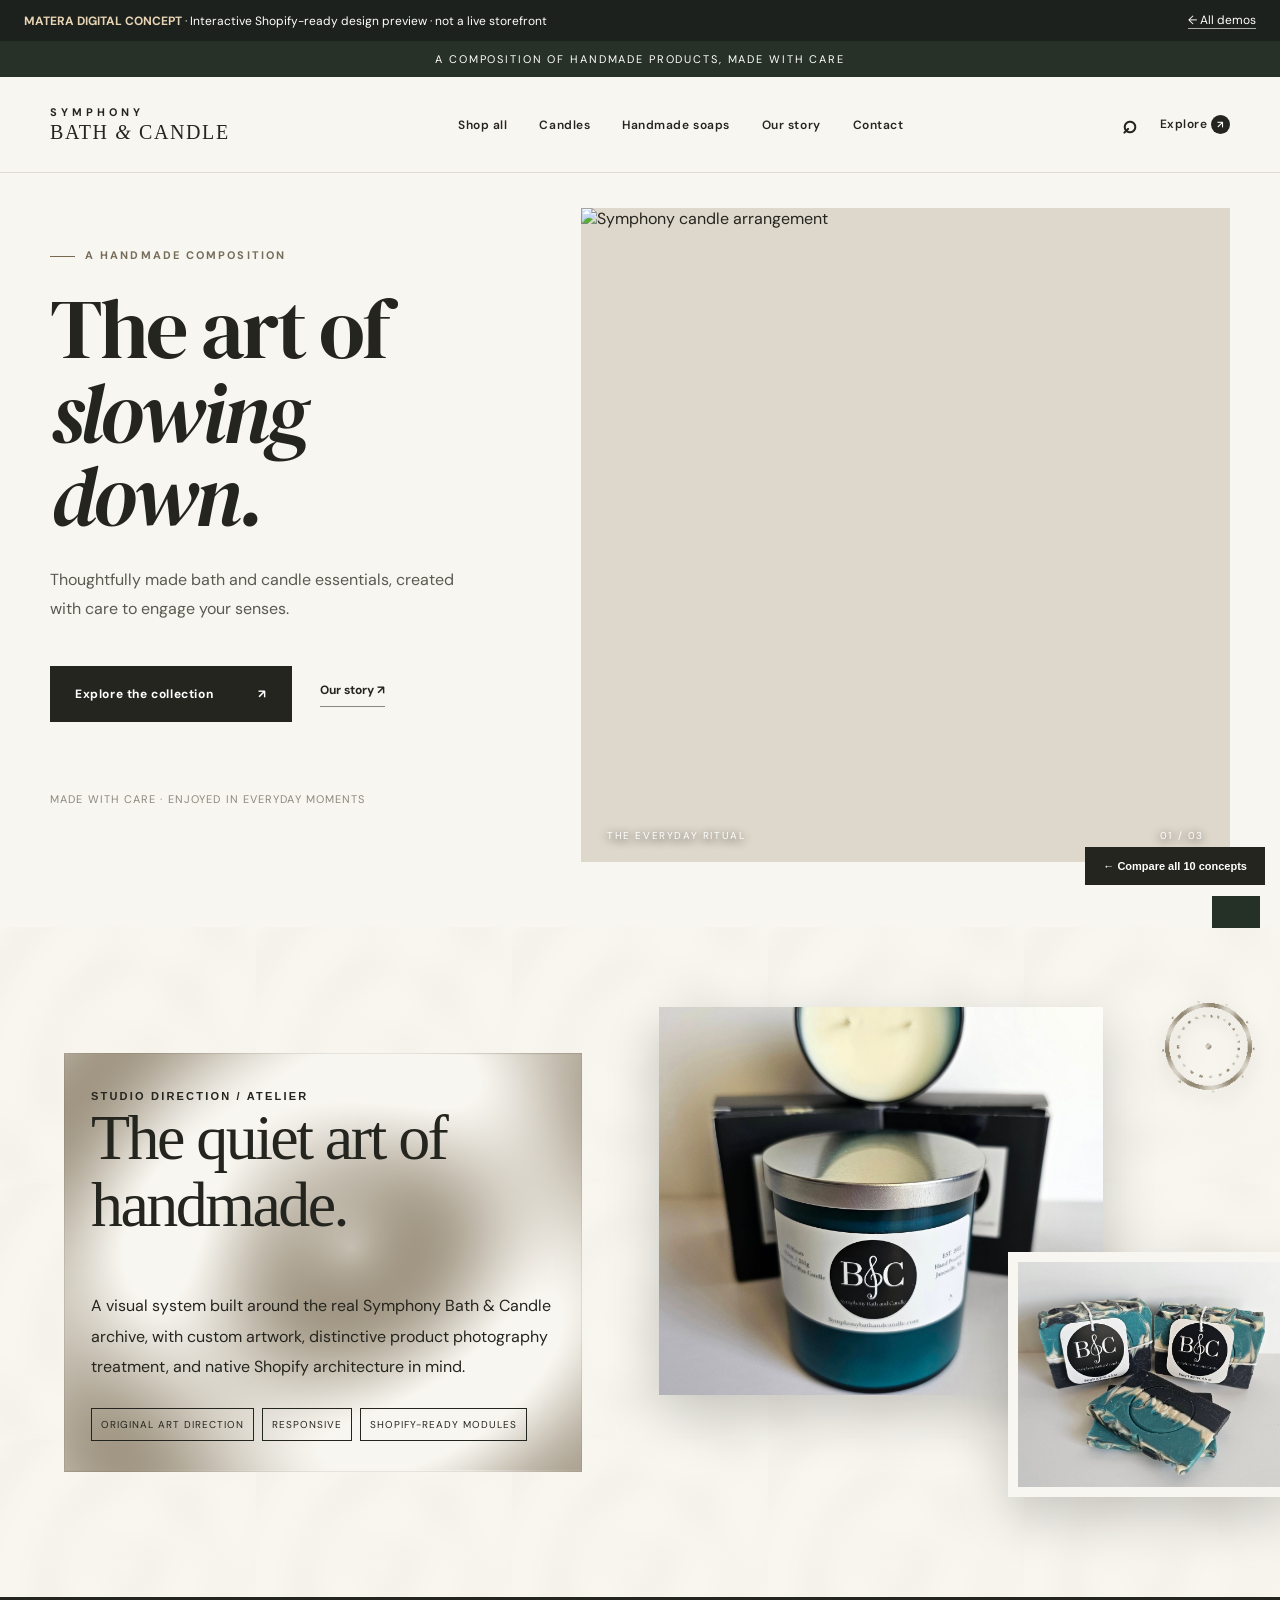
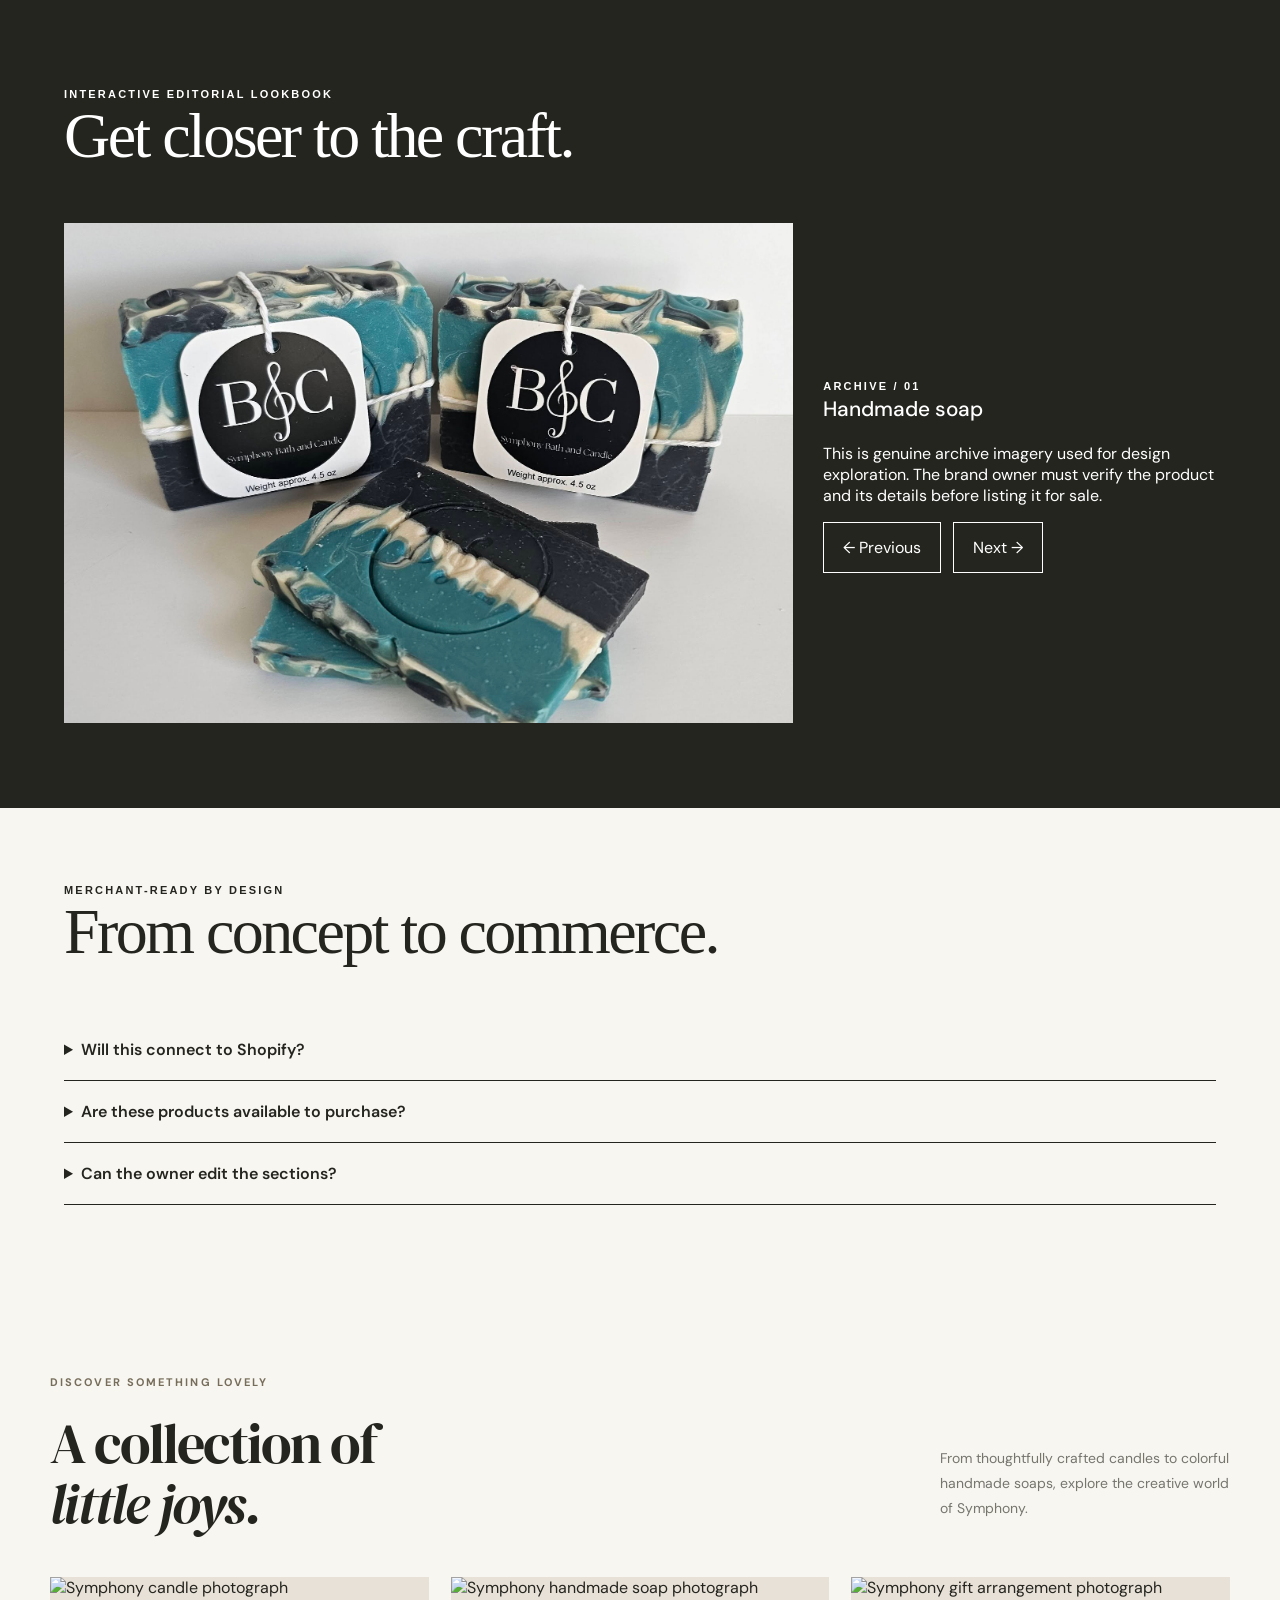
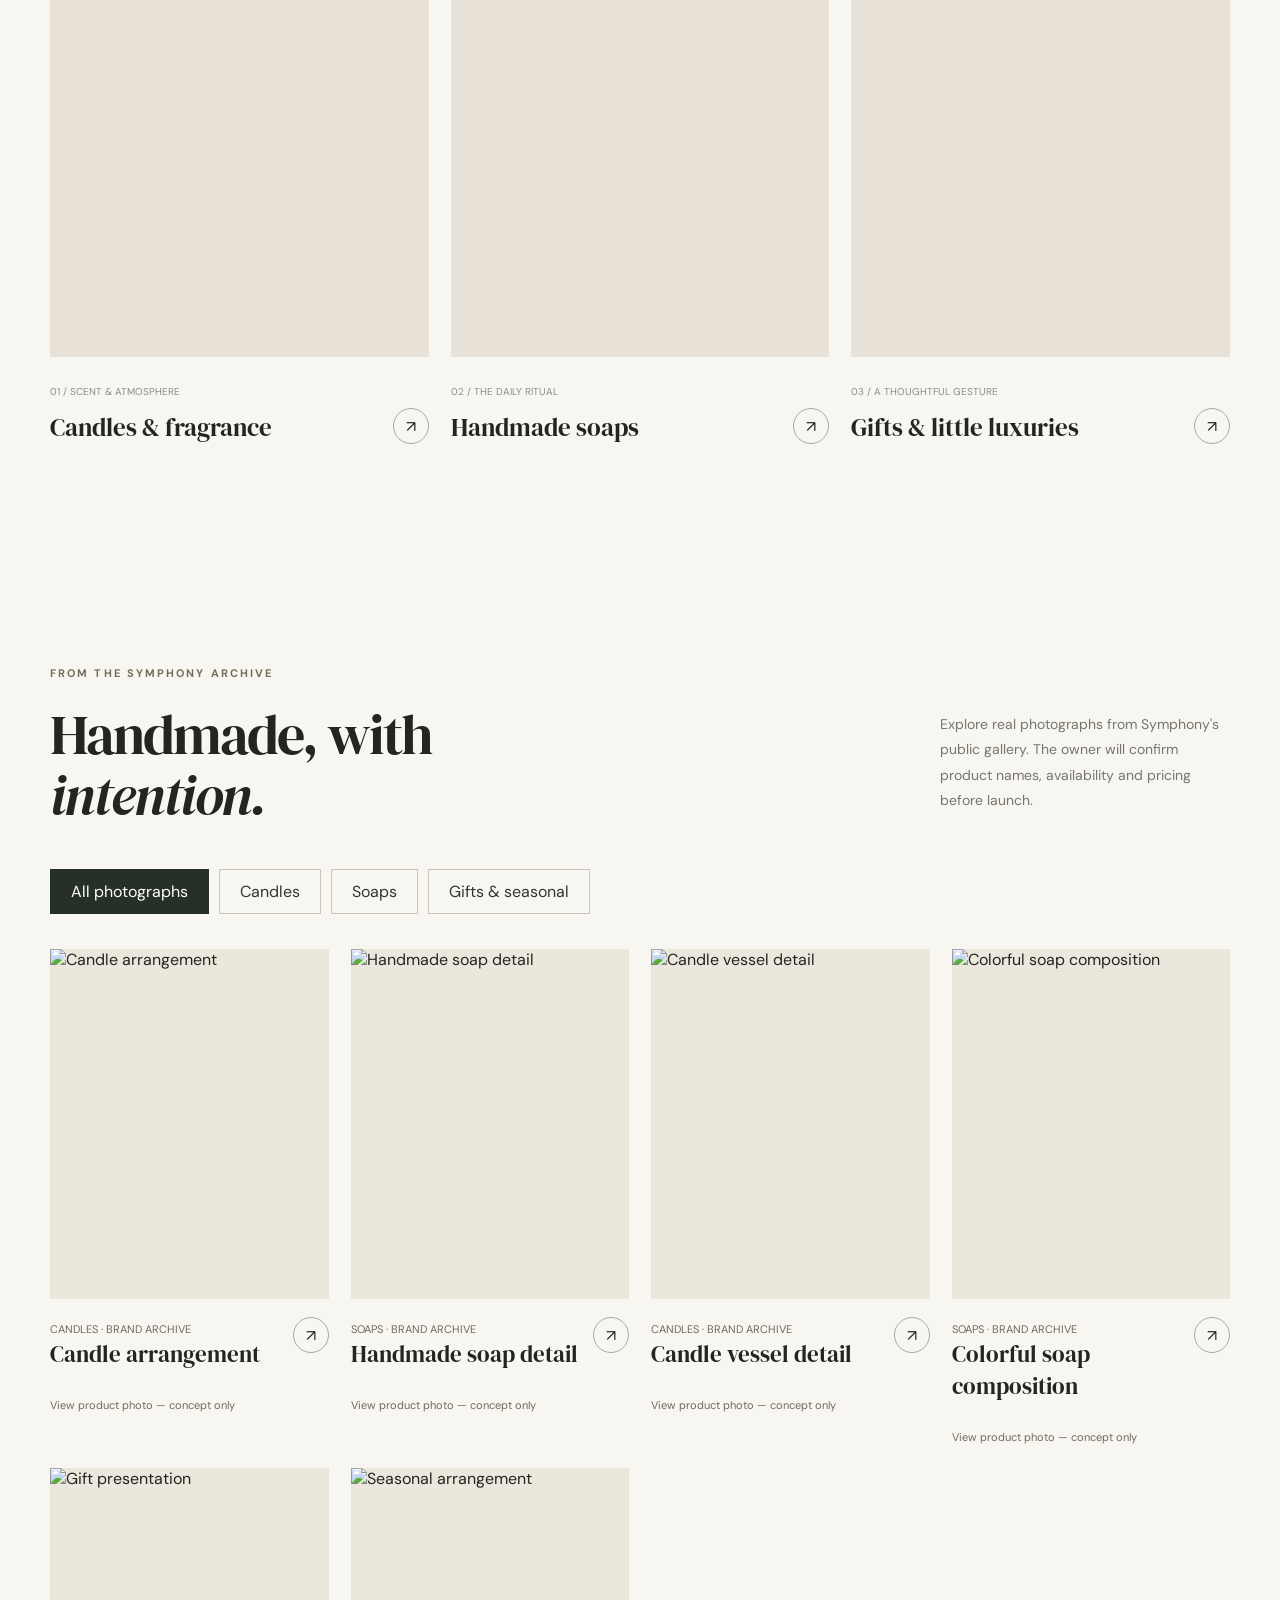
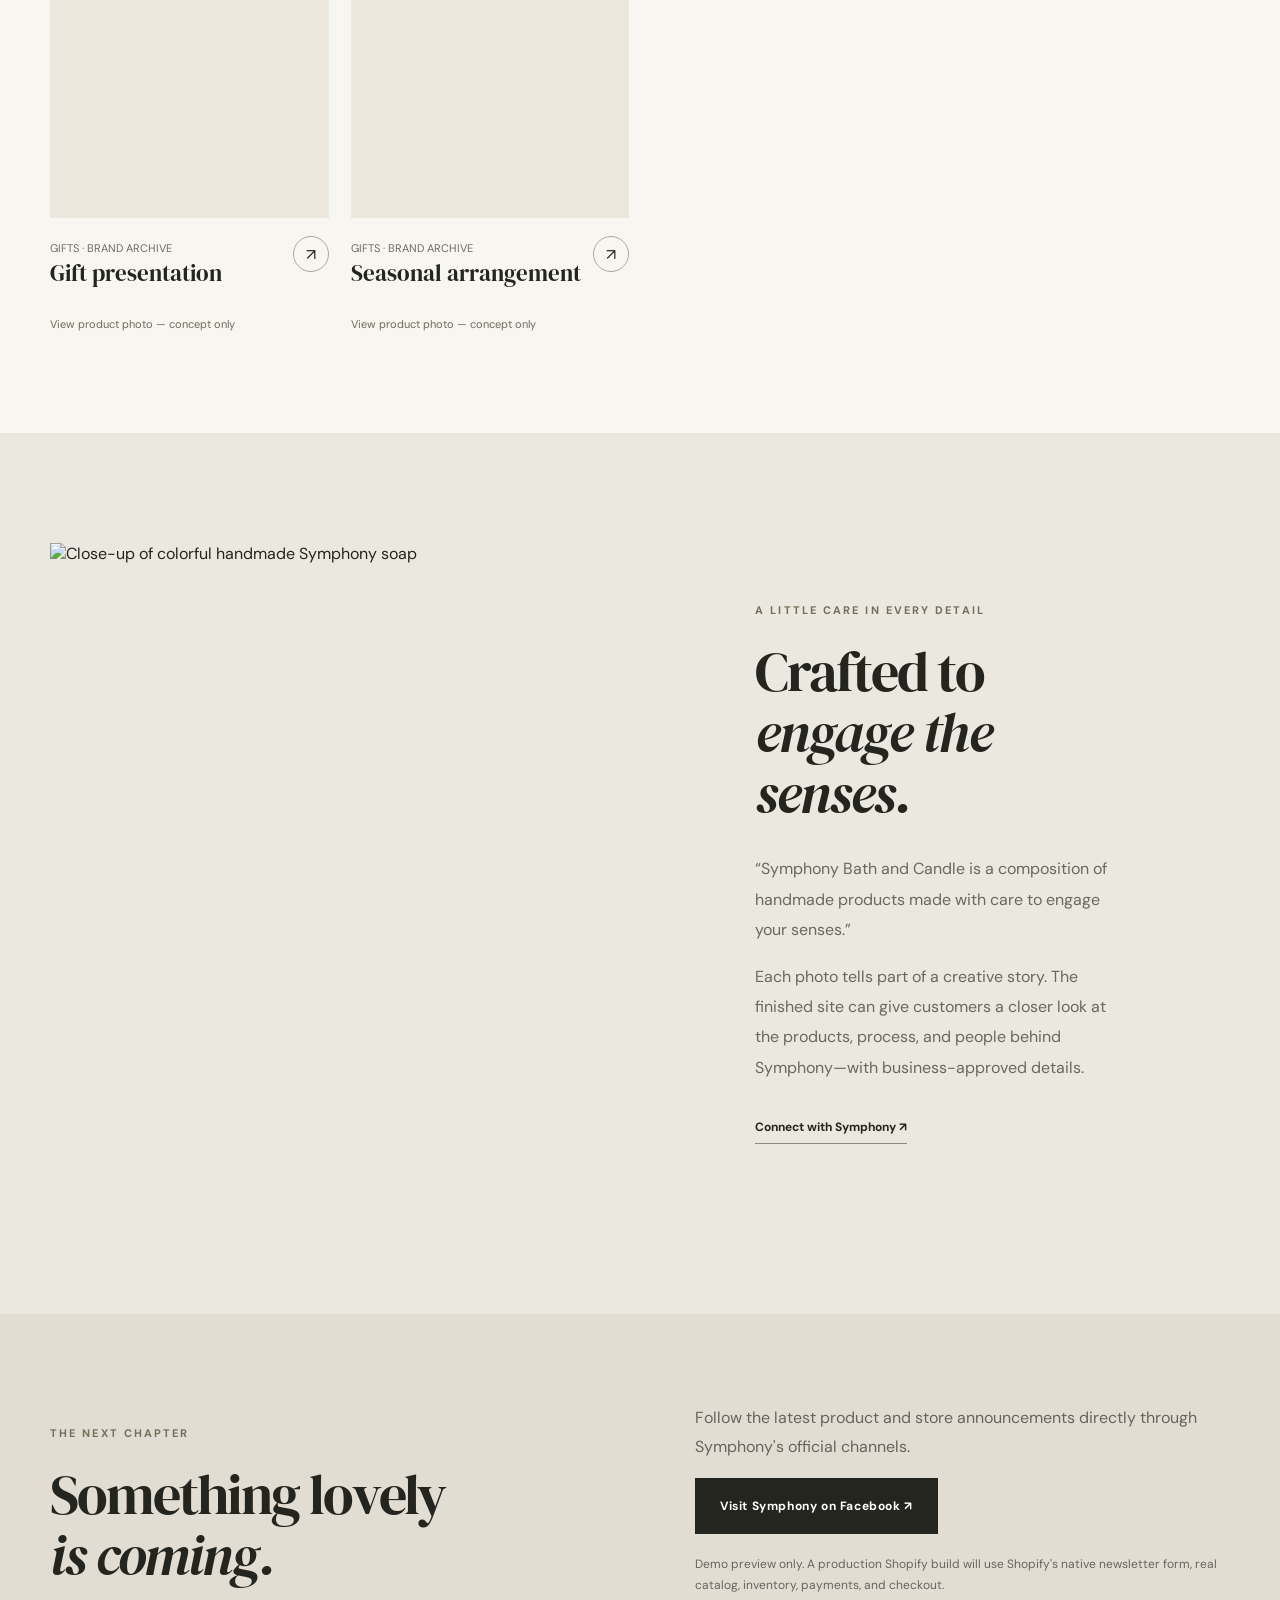
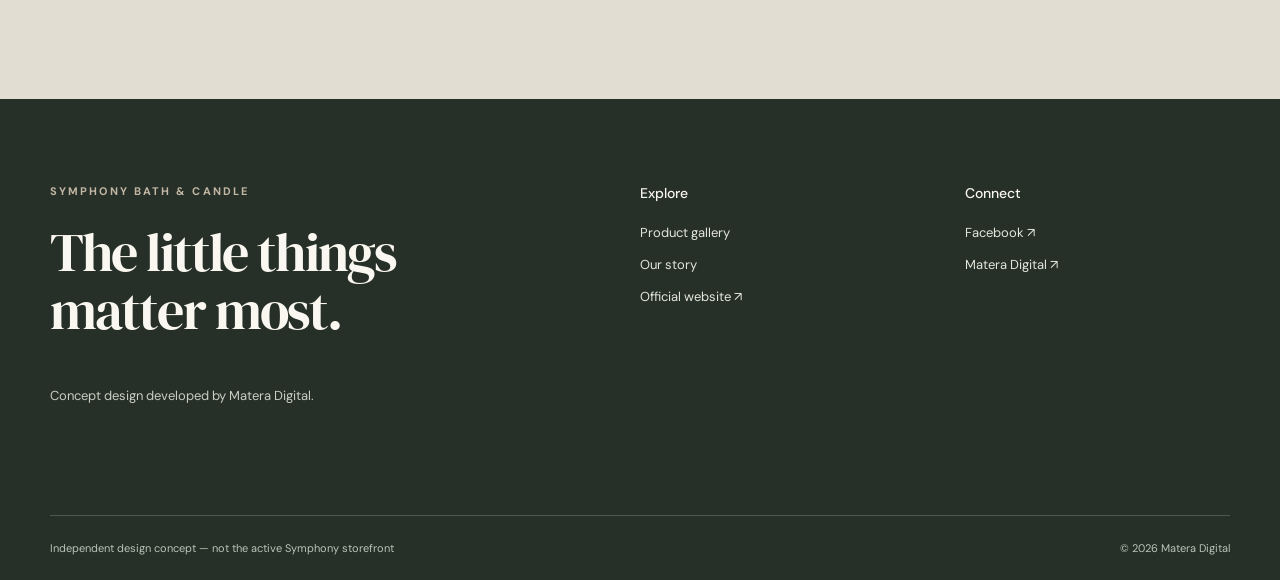
==== commit 670d5c04: "Add 20 concept-specific custom PNG editorial assets and Shopify asset copies" ====
--- a/demos/atelier/index.html
+++ b/demos/atelier/index.html
@@ -1 +1 @@
-<!doctype html><html lang="en"><head><meta charset="utf-8"><meta name="viewport" content="width=device-width,initial-scale=1"><title>Symphony Bath & Candle — Matera Digital concept</title><link rel="preconnect" href="https://fonts.googleapis.com"><style>@import url('https://fonts.googleapis.com/css2?family=DM+Sans:wght@400;500;600;700&family=DM+Serif+Display:ital@0;1&display=swap');:root{--paper:#f8f6f0;--ink:#25251f;--muted:#65655e;--border:#dedbd4;--accent:#78684f}*{box-sizing:border-box}html{scroll-behavior:smooth}body{margin:0;background:var(--paper);color:var(--ink);font-family:'DM Sans',Arial,sans-serif;-webkit-font-smoothing:antialiased}a{color:inherit;text-decoration:none}button,input,select{font:inherit}button{cursor:pointer}img{max-width:100%;display:block}h1,h2,h3,p{margin-top:0}h1,h2{font-family:'DM Serif Display',Georgia,serif;font-weight:400;letter-spacing:-.035em}h1{font-size:clamp(3.5rem,6.6vw,7.4rem);line-height:.99}h2{font-size:clamp(2.5rem,4.4vw,5rem);line-height:1.08}h3{font-size:1.3rem;font-weight:500}.container{width:min(1340px,calc(100% - 100px));margin-inline:auto}.skip-link{position:absolute;left:-9999px}.skip-link:focus{left:20px;top:20px;z-index:99;background:white;padding:16px}.announcement{text-align:center;padding:11px;background:#283128;color:#fff;font-size:11px;letter-spacing:.17em;text-transform:uppercase}.site-header{position:sticky;top:0;background:rgba(248,246,240,.97);backdrop-filter:blur(12px);border-bottom:1px solid var(--border);z-index:20}.header-inner{display:flex;align-items:center;justify-content:space-between;min-height:95px;gap:24px}.brand{display:flex;flex-direction:column;gap:2px;min-width:190px}.brand-img{height:62px;width:auto;object-fit:contain;object-position:left}.brand-kicker{letter-spacing:.37em;font-size:11px;font-weight:700}.brand-name{font-family:Georgia,serif;letter-spacing:.08em;font-size:20px}.brand-name i{font-weight:400}.primary-nav{display:flex;align-items:center;gap:32px}.primary-nav a,.header-tools a{font-size:12px;font-weight:600;letter-spacing:.045em}.primary-nav a:hover,.text-link:hover{text-decoration:underline;text-underline-offset:6px}.header-tools{display:flex;gap:22px;align-items:center}.header-tools a:first-child{font-size:25px}.count{display:inline-flex;background:var(--ink);border-radius:50%;color:white;font-size:10px;width:19px;height:19px;align-items:center;justify-content:center}.mobile-menu{display:none}.eyebrow{display:block;font-size:11px;font-weight:700;letter-spacing:.19em;text-transform:uppercase;color:#766d5b;margin-bottom:25px}.line{display:inline-block;width:25px;height:1px;background:var(--accent);vertical-align:middle;margin-right:10px}.hero{overflow:hidden}.hero-layout{display:grid;grid-template-columns:45% 55%;min-height:690px;padding-block:35px 65px}.hero-copy{display:flex;flex-direction:column;justify-content:center;padding:40px 55px 45px 0}.hero h1{max-width:590px;margin:0 0 28px}.hero-lead{max-width:425px;color:#595b53;line-height:1.8;font-size:16px}.hero-actions{display:flex;gap:28px;align-items:center;margin-top:27px;flex-wrap:wrap}.button{border:1px solid transparent;display:inline-flex;align-items:center;justify-content:space-between;gap:45px;padding:18px 24px;min-height:56px;font-size:12px;font-weight:700;letter-spacing:.05em;transition:transform .2s,background .2s}.button:hover{transform:translateY(-2px)}.button-dark{background:var(--ink);color:white}.button-outline{border-color:var(--ink);background:transparent}.text-link{font-size:12px;font-weight:700;border-bottom:1px solid #888;padding-bottom:8px}.hero-footnote{font-size:11px;color:#8b897e;letter-spacing:.1em;margin-top:70px}.hero-image-wrap{position:relative;min-height:610px;background:#ded7cb}.hero-photo{width:100%;height:100%;object-fit:cover;position:absolute;inset:0}.image-placeholder{background:#e6e1d8;display:grid;place-content:center;text-align:center;height:100%;min-height:220px;color:#80786e;font-size:13px;padding:25px}.image-caption{position:absolute;bottom:20px;left:26px;right:26px;color:white;display:flex;justify-content:space-between;text-shadow:0 2px 10px #000;font-size:10px;letter-spacing:.16em}.section{padding-block:100px}.section-heading{display:flex;justify-content:space-between;align-items:end;gap:40px;margin-bottom:42px}.section-heading h2{margin-bottom:0;max-width:700px}.section-heading>p{max-width:290px;color:#76756e;font-size:14px;line-height:1.8}.category-grid{display:grid;grid-template-columns:repeat(3,minmax(0,1fr));gap:22px}.category-photo{height:380px;overflow:hidden;background:#e8e1d8}.category-photo img,.product-photo img,.story-photo img,.product-primary-photo img{width:100%;height:100%;object-fit:cover;transition:transform .5s}.category:hover img,.product-card:hover img{transform:scale(1.045)}.category-bottom{display:flex;align-items:end;justify-content:space-between;padding:22px 0}.category-num{font-size:10px;color:#8d8b85}.category h3{font-family:'DM Serif Display';font-size:25px;font-weight:400;margin:10px 0 0}.circle-arrow{width:36px;height:36px;border:1px solid #aaa9a0;display:grid;place-items:center;border-radius:50%;font-size:16px;flex:none}.product-grid{display:grid;grid-template-columns:repeat(4,minmax(0,1fr));gap:22px}.product-photo{height:335px;display:block;overflow:hidden;background:#ece7dd}.product-card-meta{display:flex;justify-content:space-between;padding-top:21px;gap:12px}.product-card .eyebrow{font-size:9px;margin-bottom:11px}.product-card h3{font-size:16px;margin-bottom:8px}.price{font-size:14px;color:#66645e}.price s{margin-left:8px;color:#999}.story{background:#eae8df;padding-block:110px}.story-layout{display:grid;grid-template-columns:50% 50%;gap:0;min-height:580px}.story-photo{min-height:550px;overflow:hidden}.story-copy{display:flex;flex-direction:column;align-items:start;justify-content:center;padding:60px 9vw}.story-copy h2{margin-bottom:30px}.story-copy p{line-height:1.9;color:#696960;max-width:390px}.story-copy .text-link{margin-top:20px}.newsletter{padding:90px 0;background:#e2ddd2}.newsletter-inner{display:grid;grid-template-columns:1fr 1fr;gap:110px;align-items:center}.newsletter h2{margin:0}.newsletter p{line-height:1.8;color:#67645e}.newsletter-form{display:flex;position:relative;border-bottom:1px solid #34342d;margin-top:25px}.newsletter-form input{background:transparent;border:0;padding:16px 0;flex:1;outline:0;min-width:0}.newsletter-form button{border:0;background:transparent;padding:12px 16px;font-size:22px}.footer{background:#273028;color:#f9f7ef;padding:85px 0 25px}.footer-grid{display:grid;grid-template-columns:2fr 1fr 1fr;gap:60px}.footer h2{font-size:clamp(2.5rem,4.2vw,4.6rem)}.footer .eyebrow{color:#c1b7a4}.footer h3{font-size:14px;margin-bottom:22px}.footer a{display:block;color:#e3e6dc;font-size:13px;margin-bottom:15px}.footer p{color:#c9cec3;font-size:13px;line-height:1.8}.footer-bottom{display:flex;justify-content:space-between;margin-top:95px;padding-top:25px;border-top:1px solid #4c574f;color:#bac5b9;font-size:11px}.collection-top{text-align:center;margin-bottom:65px}.collection-top h1{font-size:clamp(3rem,5vw,6rem)}.collection-top .richtext{max-width:680px;margin:auto}.product-layout{display:grid;grid-template-columns:55% 45%;gap:5vw}.product-primary-photo{background:#e7e0d5;height:630px}.product-thumbnails{display:flex;gap:12px;margin-top:15px}.product-thumbnails button{width:90px;height:90px;padding:0;border:0}.product-thumbnails img{width:100%;height:100%;object-fit:cover}.product-info{padding:45px 0}.product-info h1{font-size:clamp(2.7rem,4vw,5rem)}.product-price{font-size:22px;margin:30px 0}.richtext{line-height:1.8;color:#5f6058}.product-form{display:grid;gap:13px;margin-top:40px}.product-form input,.product-form select,.search-form input{background:transparent;border:1px solid #bcb9ad;padding:14px}.product-form input{max-width:130px}.product-form .full{width:100%;margin-top:15px}.product-disclaimer{font-size:12px;color:#898779;margin-top:30px}.cart-form{display:grid;grid-template-columns:2fr 1fr;gap:60px}.cart-line{display:grid;grid-template-columns:140px 1fr;gap:26px;border-bottom:1px solid #d4d0c6;padding:20px 0}.cart-line img{width:140px;height:150px;object-fit:cover}.cart-line h2{font-family:'DM Sans';font-size:17px}.cart-line p{font-size:13px;color:#76766d}.cart-line input{width:65px;margin-left:12px}.cart-summary{border:1px solid #d3d0c8;padding:30px;height:max-content}.cart-summary p:first-child{display:flex;justify-content:space-between}.cart-summary .button{width:100%;margin-top:12px}.search-form{display:flex;gap:10px;max-width:650px;margin:auto}.search-form input{flex:1}.prose{max-width:800px}.prose h1{font-size:clamp(3rem,5vw,6rem)}.pagination{text-align:center;margin-top:50px}.empty-note{grid-column:1/-1;border:1px solid var(--border);padding:45px;text-align:center;color:#777}.sr-only{position:absolute;width:1px;height:1px;overflow:hidden;clip:rect(0,0,0,0)}.cart-message{position:fixed;bottom:22px;right:22px;z-index:99;transform:translateY(150%);transition:transform .25s;background:#263029;color:white;padding:18px 25px;box-shadow:0 12px 45px #0003}.cart-message.visible{transform:translateY(0)}@media(max-width:1024px){.container{width:calc(100% - 52px)}.primary-nav{gap:16px}.hero-layout{min-height:580px}.hero-image-wrap{min-height:510px}.category-photo{height:300px}.product-grid{grid-template-columns:repeat(2,1fr)}.story-copy{padding:40px 6vw}}@media(max-width:720px){.container{width:calc(100% - 34px)}.announcement{font-size:9px}.header-inner{min-height:76px;flex-wrap:wrap}.brand{min-width:0}.brand-name{font-size:16px}.brand-kicker{font-size:9px}.brand-img{height:48px}.mobile-menu{display:block;border:0;background:transparent;font-size:12px}.primary-nav{display:none;order:4;width:100%;flex-direction:column;align-items:start;padding:15px 0 25px}.primary-nav.open{display:flex}.header-tools{gap:12px}.hero-layout{grid-template-columns:1fr;padding-top:0}.hero-copy{padding:70px 8px 35px}.hero h1{font-size:clamp(3.4rem,13vw,5.3rem)}.hero-footnote{margin-top:36px}.hero-image-wrap{min-height:490px}.section{padding-block:70px}.section-heading{align-items:start;flex-direction:column;gap:16px}.section-heading .eyebrow{margin-bottom:12px}.category-grid{grid-template-columns:1fr;gap:20px}.category-photo{height:350px}.product-grid{grid-template-columns:repeat(2,minmax(0,1fr));gap:12px}.product-photo{height:235px}.product-card-meta{padding-top:13px}.product-card h3{font-size:14px}.product-card .circle-arrow{display:none}.story{padding-block:60px}.story-layout{grid-template-columns:1fr}.story-photo{min-height:390px}.story-copy{padding:65px 5px 10px}.newsletter-inner,.footer-grid,.product-layout,.cart-form{grid-template-columns:1fr;gap:30px}.newsletter h2{font-size:3rem}.footer-bottom{flex-direction:column;gap:10px;margin-top:40px}.product-primary-photo{height:410px}.product-info{padding:12px 0}.search-form{flex-direction:column}}</style><style>.demo-banner{background:#1d211d;color:#fff;display:flex;align-items:center;justify-content:space-between;padding:12px max(24px,calc((100vw - 1340px)/2));font-size:12px;position:relative;z-index:22}.demo-banner a{border-bottom:1px solid #aaa}.demo-banner strong{color:#e7d4b4}.hero-image-wrap{min-height:630px}.story-photo img{height:100%;width:100%;object-fit:cover}.fake-product .product-photo{height:350px}.fake-product .product-photo img{height:100%;width:100%;object-fit:cover}.demo-product-info{display:flex;justify-content:space-between;padding-top:18px}.demo-product-info h3{font-family:'DM Serif Display';font-size:23px}.demo-product-info small{font-size:11px;color:#71695d}.demo-modal{position:fixed;inset:0;background:#151a15e0;display:none;place-items:center;z-index:50;padding:20px}.demo-modal.open{display:grid}.demo-dialog{display:grid;grid-template-columns:1fr 1fr;background:#faf7ef;max-width:900px;width:100%;max-height:90vh;overflow:auto;position:relative}.demo-dialog img{width:100%;height:510px;object-fit:cover}.demo-dialog .copy{padding:65px 48px}.close{position:absolute;top:15px;right:15px;border:0;background:#fff;width:42px;height:42px;font-size:25px}.notice{margin-top:20px;font-size:12px;color:#756d60;line-height:1.7}.filterbar{display:flex;gap:10px;flex-wrap:wrap;margin-bottom:35px}.filterbar button{border:1px solid #c9c5ba;background:none;padding:11px 20px;color:#34352f}.filterbar button.active{background:#263029;color:#fff;border-color:#263029}.fake-product{cursor:pointer}.preview-label{position:absolute;top:20px;left:20px;z-index:2;background:#f8f6f0;padding:10px 14px;font-size:10px;letter-spacing:.1em}.gallery-img{cursor:pointer}.gallery-img:hover{opacity:.87}.newsletter-test{display:flex;border-bottom:1px solid #555}.newsletter-test input{background:none;border:0;flex:1;padding:14px 0;min-width:0}.newsletter-test button{background:none;border:0;font-size:24px;padding:12px}.demo-tooltip{position:fixed;bottom:20px;right:20px;background:#253027;color:white;padding:16px 24px;transform:translateY(150%);transition:transform .2s;z-index:80;font-size:12px}.demo-tooltip.open{transform:translateY(0)}@media(max-width:720px){.demo-banner{padding:12px 18px;gap:10px;flex-wrap:wrap}.demo-dialog{grid-template-columns:1fr}.demo-dialog img{height:250px}.demo-dialog .copy{padding:30px}.hero-image-wrap{min-height:440px}}</style><link rel="stylesheet" href="../../assets/lux-enhancements.css"></head><body data-lux="atelier" style="--concept-texture:url('../../assets/concepts/atelier/signature-texture.png')"><div class="demo-banner"><span><strong>MATERA DIGITAL CONCEPT</strong> · Interactive Shopify-ready design preview · not a live storefront</span><a href="https://bradleymatera.dev/demos/">← All demos</a></div><div class="announcement">A composition of handmade products, made with care</div><header class="site-header"><div class="container header-inner"><a class="brand" href="#home"><span class="brand-kicker">SYMPHONY</span><span class="brand-name">BATH <i>&</i> CANDLE</span></a><button type="button" class="mobile-menu" id="mobile-toggle">Menu ☰</button><nav class="primary-nav" id="primary-nav"><a href="#shop" data-filter-link="all">Shop all</a><a href="#shop" data-filter-link="candles">Candles</a><a href="#shop" data-filter-link="soaps">Handmade soaps</a><a href="#story">Our story</a><a href="#contact">Contact</a></nav><div class="header-tools"><a href="#shop" aria-label="Browse products">⌕</a><a href="#shop">Explore <span class="count">↗</span></a></div></div></header><main><section class="hero" id="home"><div class="container hero-layout"><div class="hero-copy"><div class="eyebrow"><span class="line"></span>A HANDMADE COMPOSITION</div><h1>The art of<br><em>slowing down.</em></h1><p class="hero-lead">Thoughtfully made bath and candle essentials, created with care to engage your senses.</p><div class="hero-actions"><a class="button button-dark" href="#shop">Explore the collection <span>↗</span></a><a class="text-link" href="#story">Our story ↗</a></div><p class="hero-footnote">MADE WITH CARE · ENJOYED IN EVERYDAY MOMENTS</p></div><div class="hero-image-wrap"><img class="hero-photo" alt="Symphony candle arrangement" src="https://raw.githubusercontent.com/BradleyMatera/symphonycandle/main/assets/facebook-full/1070759129126916.jpg"><div class="image-caption"><span>THE EVERYDAY RITUAL</span><span>01 / 03</span></div></div></div></section><section class="section container"><div class="section-heading"><div><span class="eyebrow">DISCOVER SOMETHING LOVELY</span><h2>A collection of<br><em>little joys.</em></h2></div><p>From thoughtfully crafted candles to colorful handmade soaps, explore the creative world of Symphony.</p></div><div class="category-grid"><a href="#shop" class="category" data-filter-link="candles"><div class="category-photo"><img src="https://raw.githubusercontent.com/BradleyMatera/symphonycandle/main/assets/facebook-full/1071720139030815.jpg" alt="Symphony candle photograph" loading="lazy"></div><div class="category-bottom"><div><span class="category-num">01 / SCENT & ATMOSPHERE</span><h3>Candles & fragrance</h3></div><span class="circle-arrow">↗</span></div></a><a href="#shop" class="category" data-filter-link="soaps"><div class="category-photo"><img src="https://raw.githubusercontent.com/BradleyMatera/symphonycandle/main/assets/facebook-full/1074339202102242.jpg" alt="Symphony handmade soap photograph" loading="lazy"></div><div class="category-bottom"><div><span class="category-num">02 / THE DAILY RITUAL</span><h3>Handmade soaps</h3></div><span class="circle-arrow">↗</span></div></a><a href="#shop" class="category" data-filter-link="gifts"><div class="category-photo"><img src="https://raw.githubusercontent.com/BradleyMatera/symphonycandle/main/assets/facebook-full/367808329422003.jpg" alt="Symphony gift arrangement photograph" loading="lazy"></div><div class="category-bottom"><div><span class="category-num">03 / A THOUGHTFUL GESTURE</span><h3>Gifts & little luxuries</h3></div><span class="circle-arrow">↗</span></div></a></div></section><section class="section container" id="shop"><div class="section-heading"><div><span class="eyebrow">FROM THE SYMPHONY ARCHIVE</span><h2>Handmade, with<br><em>intention.</em></h2></div><p>Explore real photographs from Symphony's public gallery. The owner will confirm product names, availability and pricing before launch.</p></div><div class="filterbar" role="group" aria-label="Filter concept gallery"><button class="active" data-filter="all">All photographs</button><button data-filter="candles">Candles</button><button data-filter="soaps">Soaps</button><button data-filter="gifts">Gifts & seasonal</button></div><div class="product-grid" id="product-grid"></div></section><section class="story" id="story"><div class="container story-layout"><div class="story-photo"><img src="https://raw.githubusercontent.com/BradleyMatera/symphonycandle/main/assets/facebook-full/1074339158768913.jpg" alt="Close-up of colorful handmade Symphony soap" loading="lazy"></div><div class="story-copy"><span class="eyebrow">A LITTLE CARE IN EVERY DETAIL</span><h2>Crafted to<br><em>engage the senses.</em></h2><p>“Symphony Bath and Candle is a composition of handmade products made with care to engage your senses.”</p><p>Each photo tells part of a creative story. The finished site can give customers a closer look at the products, process, and people behind Symphony—with business-approved details.</p><a class="text-link" href="#contact">Connect with Symphony ↗</a></div></div></section><section class="newsletter" id="contact"><div class="container newsletter-inner"><div><span class="eyebrow">THE NEXT CHAPTER</span><h2>Something lovely<br><em>is coming.</em></h2></div><div><p>Follow the latest product and store announcements directly through Symphony's official channels.</p><a class="button button-dark" href="https://www.facebook.com/people/Symphony-Bath-and-Candle/100085785163287/" target="_blank" rel="noopener">Visit Symphony on Facebook ↗</a><p class="notice">Demo preview only. A production Shopify build will use Shopify's native newsletter form, real catalog, inventory, payments, and checkout.</p></div></div></section></main><footer class="footer"><div class="container footer-grid"><div><span class="eyebrow">SYMPHONY BATH & CANDLE</span><h2>The little things<br>matter most.</h2><p>Concept design developed by Matera Digital.</p></div><div><h3>Explore</h3><a href="#shop">Product gallery</a><a href="#story">Our story</a><a href="https://www.symphonybathandcandle.com/">Official website ↗</a></div><div><h3>Connect</h3><a href="https://www.facebook.com/people/Symphony-Bath-and-Candle/100085785163287/" target="_blank" rel="noopener">Facebook ↗</a><a href="https://bradleymatera.dev/">Matera Digital ↗</a></div></div><div class="container footer-bottom"><span>Independent design concept — not the active Symphony storefront</span><span>© 2026 Matera Digital</span></div></footer><div class="demo-modal" id="demo-modal" role="dialog" aria-modal="true" aria-labelledby="dialog-title"><div class="demo-dialog"><button class="close" aria-label="Close product details" id="close-modal">×</button><img id="dialog-img" alt="Expanded product photograph"><div class="copy"><span class="eyebrow">PRODUCT GALLERY PREVIEW</span><h2 id="dialog-title">Symphony creation</h2><p>Original Symphony photography. A live Shopify product page will show confirmed descriptions, variations, price, stock status, shipping information, and secure add-to-cart controls.</p><p class="notice">We won't invent inventory, product facts, or customer purchases for a client presentation.</p><a class="button button-dark" href="https://www.symphonybathandcandle.com/">Visit official store ↗</a></div></div></div><div class="demo-tooltip" id="toast" role="status"></div><script>const data=[{"title": "Candle arrangement", "category": "candles", "img": "https://raw.githubusercontent.com/BradleyMatera/symphonycandle/main/assets/facebook-full/1070759129126916.jpg"}, {"title": "Handmade soap detail", "category": "soaps", "img": "https://raw.githubusercontent.com/BradleyMatera/symphonycandle/main/assets/facebook-full/1074339202102242.jpg"}, {"title": "Candle vessel detail", "category": "candles", "img": "https://raw.githubusercontent.com/BradleyMatera/symphonycandle/main/assets/facebook-full/1071720139030815.jpg"}, {"title": "Colorful soap composition", "category": "soaps", "img": "https://raw.githubusercontent.com/BradleyMatera/symphonycandle/main/assets/facebook-full/1074339158768913.jpg"}, {"title": "Gift presentation", "category": "gifts", "img": "https://raw.githubusercontent.com/BradleyMatera/symphonycandle/main/assets/facebook-full/367808329422003.jpg"}, {"title": "Seasonal arrangement", "category": "gifts", "img": "https://raw.githubusercontent.com/BradleyMatera/symphonycandle/main/assets/facebook-full/1070758492460313.jpg"}];const grid=document.querySelector('#product-grid');function showProducts(filter='all'){grid.innerHTML='';data.filter(x=>filter==='all'||x.category===filter).forEach((p)=>{let card=document.createElement('article');card.className='fake-product';card.tabIndex=0;card.setAttribute('role','button');card.setAttribute('aria-label','View '+p.title);card.innerHTML='<div class="product-photo"><img loading="lazy" src="'+p.img+'" alt="'+p.title+'"></div><div class="demo-product-info"><div><small>'+p.category.toUpperCase()+' · BRAND ARCHIVE</small><h3>'+p.title+'</h3><small>View product photo — concept only</small></div><span class="circle-arrow">↗</span></div>';function open(){document.querySelector('#dialog-title').textContent=p.title;document.querySelector('#dialog-img').src=p.img;document.querySelector('#demo-modal').classList.add('open');document.body.style.overflow='hidden';document.querySelector('#close-modal').focus()}card.addEventListener('click',open);card.addEventListener('keydown',e=>{if(e.key==='Enter'||e.key===' '){e.preventDefault();open()}});grid.append(card)})}function filterTo(v){document.querySelectorAll('[data-filter]').forEach(x=>x.classList.toggle('active',x.dataset.filter===v));showProducts(v)}document.querySelectorAll('[data-filter]').forEach(b=>b.addEventListener('click',()=>filterTo(b.dataset.filter)));document.querySelectorAll('[data-filter-link]').forEach(a=>a.addEventListener('click',()=>filterTo(a.dataset.filterLink)));function close(){document.querySelector('#demo-modal').classList.remove('open');document.body.style.overflow=''}document.querySelector('#close-modal').onclick=close;document.querySelector('#demo-modal').addEventListener('click',e=>{if(e.target.id==='demo-modal')close()});document.addEventListener('keydown',e=>{if(e.key==='Escape')close()});document.querySelector('#mobile-toggle').onclick=()=>{let nav=document.querySelector('#primary-nav');nav.classList.toggle('open')};document.querySelectorAll('#primary-nav a').forEach(x=>x.addEventListener('click',()=>document.querySelector('#primary-nav').classList.remove('open')));showProducts();</script><script src="../../assets/lux-enhancements.js" defer></script></body></html>+<!doctype html><html lang="en"><head><meta charset="utf-8"><meta name="viewport" content="width=device-width,initial-scale=1"><title>Symphony Bath & Candle — Matera Digital concept</title><link rel="preconnect" href="https://fonts.googleapis.com"><style>@import url('https://fonts.googleapis.com/css2?family=DM+Sans:wght@400;500;600;700&family=DM+Serif+Display:ital@0;1&display=swap');:root{--paper:#f8f6f0;--ink:#25251f;--muted:#65655e;--border:#dedbd4;--accent:#78684f}*{box-sizing:border-box}html{scroll-behavior:smooth}body{margin:0;background:var(--paper);color:var(--ink);font-family:'DM Sans',Arial,sans-serif;-webkit-font-smoothing:antialiased}a{color:inherit;text-decoration:none}button,input,select{font:inherit}button{cursor:pointer}img{max-width:100%;display:block}h1,h2,h3,p{margin-top:0}h1,h2{font-family:'DM Serif Display',Georgia,serif;font-weight:400;letter-spacing:-.035em}h1{font-size:clamp(3.5rem,6.6vw,7.4rem);line-height:.99}h2{font-size:clamp(2.5rem,4.4vw,5rem);line-height:1.08}h3{font-size:1.3rem;font-weight:500}.container{width:min(1340px,calc(100% - 100px));margin-inline:auto}.skip-link{position:absolute;left:-9999px}.skip-link:focus{left:20px;top:20px;z-index:99;background:white;padding:16px}.announcement{text-align:center;padding:11px;background:#283128;color:#fff;font-size:11px;letter-spacing:.17em;text-transform:uppercase}.site-header{position:sticky;top:0;background:rgba(248,246,240,.97);backdrop-filter:blur(12px);border-bottom:1px solid var(--border);z-index:20}.header-inner{display:flex;align-items:center;justify-content:space-between;min-height:95px;gap:24px}.brand{display:flex;flex-direction:column;gap:2px;min-width:190px}.brand-img{height:62px;width:auto;object-fit:contain;object-position:left}.brand-kicker{letter-spacing:.37em;font-size:11px;font-weight:700}.brand-name{font-family:Georgia,serif;letter-spacing:.08em;font-size:20px}.brand-name i{font-weight:400}.primary-nav{display:flex;align-items:center;gap:32px}.primary-nav a,.header-tools a{font-size:12px;font-weight:600;letter-spacing:.045em}.primary-nav a:hover,.text-link:hover{text-decoration:underline;text-underline-offset:6px}.header-tools{display:flex;gap:22px;align-items:center}.header-tools a:first-child{font-size:25px}.count{display:inline-flex;background:var(--ink);border-radius:50%;color:white;font-size:10px;width:19px;height:19px;align-items:center;justify-content:center}.mobile-menu{display:none}.eyebrow{display:block;font-size:11px;font-weight:700;letter-spacing:.19em;text-transform:uppercase;color:#766d5b;margin-bottom:25px}.line{display:inline-block;width:25px;height:1px;background:var(--accent);vertical-align:middle;margin-right:10px}.hero{overflow:hidden}.hero-layout{display:grid;grid-template-columns:45% 55%;min-height:690px;padding-block:35px 65px}.hero-copy{display:flex;flex-direction:column;justify-content:center;padding:40px 55px 45px 0}.hero h1{max-width:590px;margin:0 0 28px}.hero-lead{max-width:425px;color:#595b53;line-height:1.8;font-size:16px}.hero-actions{display:flex;gap:28px;align-items:center;margin-top:27px;flex-wrap:wrap}.button{border:1px solid transparent;display:inline-flex;align-items:center;justify-content:space-between;gap:45px;padding:18px 24px;min-height:56px;font-size:12px;font-weight:700;letter-spacing:.05em;transition:transform .2s,background .2s}.button:hover{transform:translateY(-2px)}.button-dark{background:var(--ink);color:white}.button-outline{border-color:var(--ink);background:transparent}.text-link{font-size:12px;font-weight:700;border-bottom:1px solid #888;padding-bottom:8px}.hero-footnote{font-size:11px;color:#8b897e;letter-spacing:.1em;margin-top:70px}.hero-image-wrap{position:relative;min-height:610px;background:#ded7cb}.hero-photo{width:100%;height:100%;object-fit:cover;position:absolute;inset:0}.image-placeholder{background:#e6e1d8;display:grid;place-content:center;text-align:center;height:100%;min-height:220px;color:#80786e;font-size:13px;padding:25px}.image-caption{position:absolute;bottom:20px;left:26px;right:26px;color:white;display:flex;justify-content:space-between;text-shadow:0 2px 10px #000;font-size:10px;letter-spacing:.16em}.section{padding-block:100px}.section-heading{display:flex;justify-content:space-between;align-items:end;gap:40px;margin-bottom:42px}.section-heading h2{margin-bottom:0;max-width:700px}.section-heading>p{max-width:290px;color:#76756e;font-size:14px;line-height:1.8}.category-grid{display:grid;grid-template-columns:repeat(3,minmax(0,1fr));gap:22px}.category-photo{height:380px;overflow:hidden;background:#e8e1d8}.category-photo img,.product-photo img,.story-photo img,.product-primary-photo img{width:100%;height:100%;object-fit:cover;transition:transform .5s}.category:hover img,.product-card:hover img{transform:scale(1.045)}.category-bottom{display:flex;align-items:end;justify-content:space-between;padding:22px 0}.category-num{font-size:10px;color:#8d8b85}.category h3{font-family:'DM Serif Display';font-size:25px;font-weight:400;margin:10px 0 0}.circle-arrow{width:36px;height:36px;border:1px solid #aaa9a0;display:grid;place-items:center;border-radius:50%;font-size:16px;flex:none}.product-grid{display:grid;grid-template-columns:repeat(4,minmax(0,1fr));gap:22px}.product-photo{height:335px;display:block;overflow:hidden;background:#ece7dd}.product-card-meta{display:flex;justify-content:space-between;padding-top:21px;gap:12px}.product-card .eyebrow{font-size:9px;margin-bottom:11px}.product-card h3{font-size:16px;margin-bottom:8px}.price{font-size:14px;color:#66645e}.price s{margin-left:8px;color:#999}.story{background:#eae8df;padding-block:110px}.story-layout{display:grid;grid-template-columns:50% 50%;gap:0;min-height:580px}.story-photo{min-height:550px;overflow:hidden}.story-copy{display:flex;flex-direction:column;align-items:start;justify-content:center;padding:60px 9vw}.story-copy h2{margin-bottom:30px}.story-copy p{line-height:1.9;color:#696960;max-width:390px}.story-copy .text-link{margin-top:20px}.newsletter{padding:90px 0;background:#e2ddd2}.newsletter-inner{display:grid;grid-template-columns:1fr 1fr;gap:110px;align-items:center}.newsletter h2{margin:0}.newsletter p{line-height:1.8;color:#67645e}.newsletter-form{display:flex;position:relative;border-bottom:1px solid #34342d;margin-top:25px}.newsletter-form input{background:transparent;border:0;padding:16px 0;flex:1;outline:0;min-width:0}.newsletter-form button{border:0;background:transparent;padding:12px 16px;font-size:22px}.footer{background:#273028;color:#f9f7ef;padding:85px 0 25px}.footer-grid{display:grid;grid-template-columns:2fr 1fr 1fr;gap:60px}.footer h2{font-size:clamp(2.5rem,4.2vw,4.6rem)}.footer .eyebrow{color:#c1b7a4}.footer h3{font-size:14px;margin-bottom:22px}.footer a{display:block;color:#e3e6dc;font-size:13px;margin-bottom:15px}.footer p{color:#c9cec3;font-size:13px;line-height:1.8}.footer-bottom{display:flex;justify-content:space-between;margin-top:95px;padding-top:25px;border-top:1px solid #4c574f;color:#bac5b9;font-size:11px}.collection-top{text-align:center;margin-bottom:65px}.collection-top h1{font-size:clamp(3rem,5vw,6rem)}.collection-top .richtext{max-width:680px;margin:auto}.product-layout{display:grid;grid-template-columns:55% 45%;gap:5vw}.product-primary-photo{background:#e7e0d5;height:630px}.product-thumbnails{display:flex;gap:12px;margin-top:15px}.product-thumbnails button{width:90px;height:90px;padding:0;border:0}.product-thumbnails img{width:100%;height:100%;object-fit:cover}.product-info{padding:45px 0}.product-info h1{font-size:clamp(2.7rem,4vw,5rem)}.product-price{font-size:22px;margin:30px 0}.richtext{line-height:1.8;color:#5f6058}.product-form{display:grid;gap:13px;margin-top:40px}.product-form input,.product-form select,.search-form input{background:transparent;border:1px solid #bcb9ad;padding:14px}.product-form input{max-width:130px}.product-form .full{width:100%;margin-top:15px}.product-disclaimer{font-size:12px;color:#898779;margin-top:30px}.cart-form{display:grid;grid-template-columns:2fr 1fr;gap:60px}.cart-line{display:grid;grid-template-columns:140px 1fr;gap:26px;border-bottom:1px solid #d4d0c6;padding:20px 0}.cart-line img{width:140px;height:150px;object-fit:cover}.cart-line h2{font-family:'DM Sans';font-size:17px}.cart-line p{font-size:13px;color:#76766d}.cart-line input{width:65px;margin-left:12px}.cart-summary{border:1px solid #d3d0c8;padding:30px;height:max-content}.cart-summary p:first-child{display:flex;justify-content:space-between}.cart-summary .button{width:100%;margin-top:12px}.search-form{display:flex;gap:10px;max-width:650px;margin:auto}.search-form input{flex:1}.prose{max-width:800px}.prose h1{font-size:clamp(3rem,5vw,6rem)}.pagination{text-align:center;margin-top:50px}.empty-note{grid-column:1/-1;border:1px solid var(--border);padding:45px;text-align:center;color:#777}.sr-only{position:absolute;width:1px;height:1px;overflow:hidden;clip:rect(0,0,0,0)}.cart-message{position:fixed;bottom:22px;right:22px;z-index:99;transform:translateY(150%);transition:transform .25s;background:#263029;color:white;padding:18px 25px;box-shadow:0 12px 45px #0003}.cart-message.visible{transform:translateY(0)}@media(max-width:1024px){.container{width:calc(100% - 52px)}.primary-nav{gap:16px}.hero-layout{min-height:580px}.hero-image-wrap{min-height:510px}.category-photo{height:300px}.product-grid{grid-template-columns:repeat(2,1fr)}.story-copy{padding:40px 6vw}}@media(max-width:720px){.container{width:calc(100% - 34px)}.announcement{font-size:9px}.header-inner{min-height:76px;flex-wrap:wrap}.brand{min-width:0}.brand-name{font-size:16px}.brand-kicker{font-size:9px}.brand-img{height:48px}.mobile-menu{display:block;border:0;background:transparent;font-size:12px}.primary-nav{display:none;order:4;width:100%;flex-direction:column;align-items:start;padding:15px 0 25px}.primary-nav.open{display:flex}.header-tools{gap:12px}.hero-layout{grid-template-columns:1fr;padding-top:0}.hero-copy{padding:70px 8px 35px}.hero h1{font-size:clamp(3.4rem,13vw,5.3rem)}.hero-footnote{margin-top:36px}.hero-image-wrap{min-height:490px}.section{padding-block:70px}.section-heading{align-items:start;flex-direction:column;gap:16px}.section-heading .eyebrow{margin-bottom:12px}.category-grid{grid-template-columns:1fr;gap:20px}.category-photo{height:350px}.product-grid{grid-template-columns:repeat(2,minmax(0,1fr));gap:12px}.product-photo{height:235px}.product-card-meta{padding-top:13px}.product-card h3{font-size:14px}.product-card .circle-arrow{display:none}.story{padding-block:60px}.story-layout{grid-template-columns:1fr}.story-photo{min-height:390px}.story-copy{padding:65px 5px 10px}.newsletter-inner,.footer-grid,.product-layout,.cart-form{grid-template-columns:1fr;gap:30px}.newsletter h2{font-size:3rem}.footer-bottom{flex-direction:column;gap:10px;margin-top:40px}.product-primary-photo{height:410px}.product-info{padding:12px 0}.search-form{flex-direction:column}}</style><style>.demo-banner{background:#1d211d;color:#fff;display:flex;align-items:center;justify-content:space-between;padding:12px max(24px,calc((100vw - 1340px)/2));font-size:12px;position:relative;z-index:22}.demo-banner a{border-bottom:1px solid #aaa}.demo-banner strong{color:#e7d4b4}.hero-image-wrap{min-height:630px}.story-photo img{height:100%;width:100%;object-fit:cover}.fake-product .product-photo{height:350px}.fake-product .product-photo img{height:100%;width:100%;object-fit:cover}.demo-product-info{display:flex;justify-content:space-between;padding-top:18px}.demo-product-info h3{font-family:'DM Serif Display';font-size:23px}.demo-product-info small{font-size:11px;color:#71695d}.demo-modal{position:fixed;inset:0;background:#151a15e0;display:none;place-items:center;z-index:50;padding:20px}.demo-modal.open{display:grid}.demo-dialog{display:grid;grid-template-columns:1fr 1fr;background:#faf7ef;max-width:900px;width:100%;max-height:90vh;overflow:auto;position:relative}.demo-dialog img{width:100%;height:510px;object-fit:cover}.demo-dialog .copy{padding:65px 48px}.close{position:absolute;top:15px;right:15px;border:0;background:#fff;width:42px;height:42px;font-size:25px}.notice{margin-top:20px;font-size:12px;color:#756d60;line-height:1.7}.filterbar{display:flex;gap:10px;flex-wrap:wrap;margin-bottom:35px}.filterbar button{border:1px solid #c9c5ba;background:none;padding:11px 20px;color:#34352f}.filterbar button.active{background:#263029;color:#fff;border-color:#263029}.fake-product{cursor:pointer}.preview-label{position:absolute;top:20px;left:20px;z-index:2;background:#f8f6f0;padding:10px 14px;font-size:10px;letter-spacing:.1em}.gallery-img{cursor:pointer}.gallery-img:hover{opacity:.87}.newsletter-test{display:flex;border-bottom:1px solid #555}.newsletter-test input{background:none;border:0;flex:1;padding:14px 0;min-width:0}.newsletter-test button{background:none;border:0;font-size:24px;padding:12px}.demo-tooltip{position:fixed;bottom:20px;right:20px;background:#253027;color:white;padding:16px 24px;transform:translateY(150%);transition:transform .2s;z-index:80;font-size:12px}.demo-tooltip.open{transform:translateY(0)}@media(max-width:720px){.demo-banner{padding:12px 18px;gap:10px;flex-wrap:wrap}.demo-dialog{grid-template-columns:1fr}.demo-dialog img{height:250px}.demo-dialog .copy{padding:30px}.hero-image-wrap{min-height:440px}}</style><link rel="stylesheet" href="../../assets/lux-enhancements.css"></head><body data-lux="atelier" style="--concept-texture:url('../../assets/concepts/atelier/signature-texture.png');--concept-panel:url('../../assets/concepts/atelier/editorial-panel.png');--concept-seal:url('../../assets/concepts/atelier/decorative-seal.png')"><div class="demo-banner"><span><strong>MATERA DIGITAL CONCEPT</strong> · Interactive Shopify-ready design preview · not a live storefront</span><a href="https://bradleymatera.dev/demos/">← All demos</a></div><div class="announcement">A composition of handmade products, made with care</div><header class="site-header"><div class="container header-inner"><a class="brand" href="#home"><span class="brand-kicker">SYMPHONY</span><span class="brand-name">BATH <i>&</i> CANDLE</span></a><button type="button" class="mobile-menu" id="mobile-toggle">Menu ☰</button><nav class="primary-nav" id="primary-nav"><a href="#shop" data-filter-link="all">Shop all</a><a href="#shop" data-filter-link="candles">Candles</a><a href="#shop" data-filter-link="soaps">Handmade soaps</a><a href="#story">Our story</a><a href="#contact">Contact</a></nav><div class="header-tools"><a href="#shop" aria-label="Browse products">⌕</a><a href="#shop">Explore <span class="count">↗</span></a></div></div></header><main><section class="hero" id="home"><div class="container hero-layout"><div class="hero-copy"><div class="eyebrow"><span class="line"></span>A HANDMADE COMPOSITION</div><h1>The art of<br><em>slowing down.</em></h1><p class="hero-lead">Thoughtfully made bath and candle essentials, created with care to engage your senses.</p><div class="hero-actions"><a class="button button-dark" href="#shop">Explore the collection <span>↗</span></a><a class="text-link" href="#story">Our story ↗</a></div><p class="hero-footnote">MADE WITH CARE · ENJOYED IN EVERYDAY MOMENTS</p></div><div class="hero-image-wrap"><img class="hero-photo" alt="Symphony candle arrangement" src="https://raw.githubusercontent.com/BradleyMatera/symphonycandle/main/assets/facebook-full/1070759129126916.jpg"><div class="image-caption"><span>THE EVERYDAY RITUAL</span><span>01 / 03</span></div></div></div></section><section class="section container"><div class="section-heading"><div><span class="eyebrow">DISCOVER SOMETHING LOVELY</span><h2>A collection of<br><em>little joys.</em></h2></div><p>From thoughtfully crafted candles to colorful handmade soaps, explore the creative world of Symphony.</p></div><div class="category-grid"><a href="#shop" class="category" data-filter-link="candles"><div class="category-photo"><img src="https://raw.githubusercontent.com/BradleyMatera/symphonycandle/main/assets/facebook-full/1071720139030815.jpg" alt="Symphony candle photograph" loading="lazy"></div><div class="category-bottom"><div><span class="category-num">01 / SCENT & ATMOSPHERE</span><h3>Candles & fragrance</h3></div><span class="circle-arrow">↗</span></div></a><a href="#shop" class="category" data-filter-link="soaps"><div class="category-photo"><img src="https://raw.githubusercontent.com/BradleyMatera/symphonycandle/main/assets/facebook-full/1074339202102242.jpg" alt="Symphony handmade soap photograph" loading="lazy"></div><div class="category-bottom"><div><span class="category-num">02 / THE DAILY RITUAL</span><h3>Handmade soaps</h3></div><span class="circle-arrow">↗</span></div></a><a href="#shop" class="category" data-filter-link="gifts"><div class="category-photo"><img src="https://raw.githubusercontent.com/BradleyMatera/symphonycandle/main/assets/facebook-full/367808329422003.jpg" alt="Symphony gift arrangement photograph" loading="lazy"></div><div class="category-bottom"><div><span class="category-num">03 / A THOUGHTFUL GESTURE</span><h3>Gifts & little luxuries</h3></div><span class="circle-arrow">↗</span></div></a></div></section><section class="section container" id="shop"><div class="section-heading"><div><span class="eyebrow">FROM THE SYMPHONY ARCHIVE</span><h2>Handmade, with<br><em>intention.</em></h2></div><p>Explore real photographs from Symphony's public gallery. The owner will confirm product names, availability and pricing before launch.</p></div><div class="filterbar" role="group" aria-label="Filter concept gallery"><button class="active" data-filter="all">All photographs</button><button data-filter="candles">Candles</button><button data-filter="soaps">Soaps</button><button data-filter="gifts">Gifts & seasonal</button></div><div class="product-grid" id="product-grid"></div></section><section class="story" id="story"><div class="container story-layout"><div class="story-photo"><img src="https://raw.githubusercontent.com/BradleyMatera/symphonycandle/main/assets/facebook-full/1074339158768913.jpg" alt="Close-up of colorful handmade Symphony soap" loading="lazy"></div><div class="story-copy"><span class="eyebrow">A LITTLE CARE IN EVERY DETAIL</span><h2>Crafted to<br><em>engage the senses.</em></h2><p>“Symphony Bath and Candle is a composition of handmade products made with care to engage your senses.”</p><p>Each photo tells part of a creative story. The finished site can give customers a closer look at the products, process, and people behind Symphony—with business-approved details.</p><a class="text-link" href="#contact">Connect with Symphony ↗</a></div></div></section><section class="newsletter" id="contact"><div class="container newsletter-inner"><div><span class="eyebrow">THE NEXT CHAPTER</span><h2>Something lovely<br><em>is coming.</em></h2></div><div><p>Follow the latest product and store announcements directly through Symphony's official channels.</p><a class="button button-dark" href="https://www.facebook.com/people/Symphony-Bath-and-Candle/100085785163287/" target="_blank" rel="noopener">Visit Symphony on Facebook ↗</a><p class="notice">Demo preview only. A production Shopify build will use Shopify's native newsletter form, real catalog, inventory, payments, and checkout.</p></div></div></section></main><footer class="footer"><div class="container footer-grid"><div><span class="eyebrow">SYMPHONY BATH & CANDLE</span><h2>The little things<br>matter most.</h2><p>Concept design developed by Matera Digital.</p></div><div><h3>Explore</h3><a href="#shop">Product gallery</a><a href="#story">Our story</a><a href="https://www.symphonybathandcandle.com/">Official website ↗</a></div><div><h3>Connect</h3><a href="https://www.facebook.com/people/Symphony-Bath-and-Candle/100085785163287/" target="_blank" rel="noopener">Facebook ↗</a><a href="https://bradleymatera.dev/">Matera Digital ↗</a></div></div><div class="container footer-bottom"><span>Independent design concept — not the active Symphony storefront</span><span>© 2026 Matera Digital</span></div></footer><div class="demo-modal" id="demo-modal" role="dialog" aria-modal="true" aria-labelledby="dialog-title"><div class="demo-dialog"><button class="close" aria-label="Close product details" id="close-modal">×</button><img id="dialog-img" alt="Expanded product photograph"><div class="copy"><span class="eyebrow">PRODUCT GALLERY PREVIEW</span><h2 id="dialog-title">Symphony creation</h2><p>Original Symphony photography. A live Shopify product page will show confirmed descriptions, variations, price, stock status, shipping information, and secure add-to-cart controls.</p><p class="notice">We won't invent inventory, product facts, or customer purchases for a client presentation.</p><a class="button button-dark" href="https://www.symphonybathandcandle.com/">Visit official store ↗</a></div></div></div><div class="demo-tooltip" id="toast" role="status"></div><script>const data=[{"title": "Candle arrangement", "category": "candles", "img": "https://raw.githubusercontent.com/BradleyMatera/symphonycandle/main/assets/facebook-full/1070759129126916.jpg"}, {"title": "Handmade soap detail", "category": "soaps", "img": "https://raw.githubusercontent.com/BradleyMatera/symphonycandle/main/assets/facebook-full/1074339202102242.jpg"}, {"title": "Candle vessel detail", "category": "candles", "img": "https://raw.githubusercontent.com/BradleyMatera/symphonycandle/main/assets/facebook-full/1071720139030815.jpg"}, {"title": "Colorful soap composition", "category": "soaps", "img": "https://raw.githubusercontent.com/BradleyMatera/symphonycandle/main/assets/facebook-full/1074339158768913.jpg"}, {"title": "Gift presentation", "category": "gifts", "img": "https://raw.githubusercontent.com/BradleyMatera/symphonycandle/main/assets/facebook-full/367808329422003.jpg"}, {"title": "Seasonal arrangement", "category": "gifts", "img": "https://raw.githubusercontent.com/BradleyMatera/symphonycandle/main/assets/facebook-full/1070758492460313.jpg"}];const grid=document.querySelector('#product-grid');function showProducts(filter='all'){grid.innerHTML='';data.filter(x=>filter==='all'||x.category===filter).forEach((p)=>{let card=document.createElement('article');card.className='fake-product';card.tabIndex=0;card.setAttribute('role','button');card.setAttribute('aria-label','View '+p.title);card.innerHTML='<div class="product-photo"><img loading="lazy" src="'+p.img+'" alt="'+p.title+'"></div><div class="demo-product-info"><div><small>'+p.category.toUpperCase()+' · BRAND ARCHIVE</small><h3>'+p.title+'</h3><small>View product photo — concept only</small></div><span class="circle-arrow">↗</span></div>';function open(){document.querySelector('#dialog-title').textContent=p.title;document.querySelector('#dialog-img').src=p.img;document.querySelector('#demo-modal').classList.add('open');document.body.style.overflow='hidden';document.querySelector('#close-modal').focus()}card.addEventListener('click',open);card.addEventListener('keydown',e=>{if(e.key==='Enter'||e.key===' '){e.preventDefault();open()}});grid.append(card)})}function filterTo(v){document.querySelectorAll('[data-filter]').forEach(x=>x.classList.toggle('active',x.dataset.filter===v));showProducts(v)}document.querySelectorAll('[data-filter]').forEach(b=>b.addEventListener('click',()=>filterTo(b.dataset.filter)));document.querySelectorAll('[data-filter-link]').forEach(a=>a.addEventListener('click',()=>filterTo(a.dataset.filterLink)));function close(){document.querySelector('#demo-modal').classList.remove('open');document.body.style.overflow=''}document.querySelector('#close-modal').onclick=close;document.querySelector('#demo-modal').addEventListener('click',e=>{if(e.target.id==='demo-modal')close()});document.addEventListener('keydown',e=>{if(e.key==='Escape')close()});document.querySelector('#mobile-toggle').onclick=()=>{let nav=document.querySelector('#primary-nav');nav.classList.toggle('open')};document.querySelectorAll('#primary-nav a').forEach(x=>x.addEventListener('click',()=>document.querySelector('#primary-nav').classList.remove('open')));showProducts();</script><script src="../../assets/lux-enhancements.js" defer></script></body></html>
--- a/assets/lux-enhancements.css
+++ b/assets/lux-enhancements.css
@@ -1 +1,5 @@
-.lux-stage{padding:80px 0;position:relative;background:var(--bg,var(--paper,#f5f2ec));color:var(--ink,#222)}.lux-wrap{max-width:1300px;margin:0 auto;padding:0 clamp(20px,5vw,80px)}.lux-stage:before{content:"";position:absolute;inset:0;background-image:var(--concept-texture);background-size:256px;opacity:.3;pointer-events:none}.lux-grid{position:relative;display:grid;grid-template-columns:45% 55%;gap:clamp(22px,6vw,90px);align-items:center}.lux-grid h2,.lux-gallery h2,.lux-faq h2{font:400 clamp(42px,5vw,82px)/1.04 Georgia,serif;letter-spacing:-.04em}.lux-grid p{line-height:1.9;max-width:470px}.lux-stack{position:relative;height:510px}.lux-stack img{width:70%;height:76%;position:absolute;object-fit:cover;box-shadow:0 20px 50px #0003}.lux-stack img+img{width:45%;height:48%;left:55%;top:48%;border:10px solid var(--bg,var(--paper,#eee))}.lux-kicker{font:700 11px Arial,sans-serif;letter-spacing:.2em;text-transform:uppercase}.lux-chips{display:flex;gap:8px;flex-wrap:wrap;margin-top:25px}.lux-chips span{padding:9px;border:1px solid currentColor;font-size:10px;letter-spacing:.1em;text-transform:uppercase}.lux-gallery{background:var(--ink,#222);color:var(--bg,#fff);padding:85px 0}.lux-gallerygrid{display:grid;grid-template-columns:1.3fr .7fr;gap:30px;align-items:center}.lux-gallery img{width:100%;height:500px;object-fit:cover}.lux-control{display:flex;gap:12px;flex-wrap:wrap}.lux-control button{background:transparent;color:inherit;border:1px solid currentColor;padding:14px 19px;cursor:pointer}.lux-faq{padding:70px 0}.lux-faq details{border-bottom:1px solid currentColor;padding:20px 0}.lux-faq summary{cursor:pointer;font-weight:600}.lux-faq p{max-width:780px;line-height:1.8}.lux-back{position:fixed;bottom:15px;right:15px;background:var(--ink,#222);color:var(--bg,#fff);padding:13px 18px;text-decoration:none;font:700 11px Arial;z-index:30}body[data-lux="nocturne"] .lux-grid,body[data-lux="gallery-house"] .lux-grid{grid-template-columns:55% 45%}body[data-lux="nocturne"] .lux-stack,body[data-lux="gallery-house"] .lux-stack{grid-column:1;grid-row:1}body[data-lux="nocturne"] .lux-copy,body[data-lux="gallery-house"] .lux-copy{grid-column:2;grid-row:1}body[data-lux="botanical"] .lux-stack img,body[data-lux="rose-atelier"] .lux-stack img{border-radius:45% 45% 0 0}body[data-lux="sunday-market"] .lux-stack img{border-radius:24px}body[data-lux="studio-monochrome"] .lux-chips span{border-width:2px}@media(max-width:820px){.lux-grid,.lux-gallerygrid{grid-template-columns:1fr!important}.lux-copy,.lux-stack{grid-column:auto!important;grid-row:auto!important}.lux-stack{height:410px}.lux-gallery img{height:400px}}+.lux-stage{padding:80px 0;position:relative;background:var(--bg,var(--paper,#f5f2ec));color:var(--ink,#222)}.lux-wrap{max-width:1300px;margin:0 auto;padding:0 clamp(20px,5vw,80px)}.lux-stage:before{content:"";position:absolute;inset:0;background-image:var(--concept-texture);background-size:256px;opacity:.3;pointer-events:none}.lux-grid{position:relative;display:grid;grid-template-columns:45% 55%;gap:clamp(22px,6vw,90px);align-items:center}.lux-grid h2,.lux-gallery h2,.lux-faq h2{font:400 clamp(42px,5vw,82px)/1.04 Georgia,serif;letter-spacing:-.04em}.lux-grid p{line-height:1.9;max-width:470px}.lux-stack{position:relative;height:510px}.lux-stack img{width:70%;height:76%;position:absolute;object-fit:cover;box-shadow:0 20px 50px #0003}.lux-stack img+img{width:45%;height:48%;left:55%;top:48%;border:10px solid var(--bg,var(--paper,#eee))}.lux-kicker{font:700 11px Arial,sans-serif;letter-spacing:.2em;text-transform:uppercase}.lux-chips{display:flex;gap:8px;flex-wrap:wrap;margin-top:25px}.lux-chips span{padding:9px;border:1px solid currentColor;font-size:10px;letter-spacing:.1em;text-transform:uppercase}.lux-gallery{background:var(--ink,#222);color:var(--bg,#fff);padding:85px 0}.lux-gallerygrid{display:grid;grid-template-columns:1.3fr .7fr;gap:30px;align-items:center}.lux-gallery img{width:100%;height:500px;object-fit:cover}.lux-control{display:flex;gap:12px;flex-wrap:wrap}.lux-control button{background:transparent;color:inherit;border:1px solid currentColor;padding:14px 19px;cursor:pointer}.lux-faq{padding:70px 0}.lux-faq details{border-bottom:1px solid currentColor;padding:20px 0}.lux-faq summary{cursor:pointer;font-weight:600}.lux-faq p{max-width:780px;line-height:1.8}.lux-back{position:fixed;bottom:15px;right:15px;background:var(--ink,#222);color:var(--bg,#fff);padding:13px 18px;text-decoration:none;font:700 11px Arial;z-index:30}body[data-lux="nocturne"] .lux-grid,body[data-lux="gallery-house"] .lux-grid{grid-template-columns:55% 45%}body[data-lux="nocturne"] .lux-stack,body[data-lux="gallery-house"] .lux-stack{grid-column:1;grid-row:1}body[data-lux="nocturne"] .lux-copy,body[data-lux="gallery-house"] .lux-copy{grid-column:2;grid-row:1}body[data-lux="botanical"] .lux-stack img,body[data-lux="rose-atelier"] .lux-stack img{border-radius:45% 45% 0 0}body[data-lux="sunday-market"] .lux-stack img{border-radius:24px}body[data-lux="studio-monochrome"] .lux-chips span{border-width:2px}@media(max-width:820px){.lux-grid,.lux-gallerygrid{grid-template-columns:1fr!important}.lux-copy,.lux-stack{grid-column:auto!important;grid-row:auto!important}.lux-stack{height:410px}.lux-gallery img{height:400px}}
+/* Distinct original PNG editorial graphics, in addition to each concept's product photos */
+.lux-copy{position:relative;padding:30px 26px;background-image:var(--concept-panel);background-size:cover;background-position:center;border:1px solid color-mix(in srgb,var(--ink) 9%,transparent)}
+.lux-stack:after{content:"";position:absolute;right:4%;top:-4%;width:118px;height:118px;background-image:var(--concept-seal);background-size:contain;background-repeat:no-repeat;filter:drop-shadow(0 7px 9px #0002);pointer-events:none}
+@media(max-width:540px){.lux-stack:after{width:86px;height:86px}}
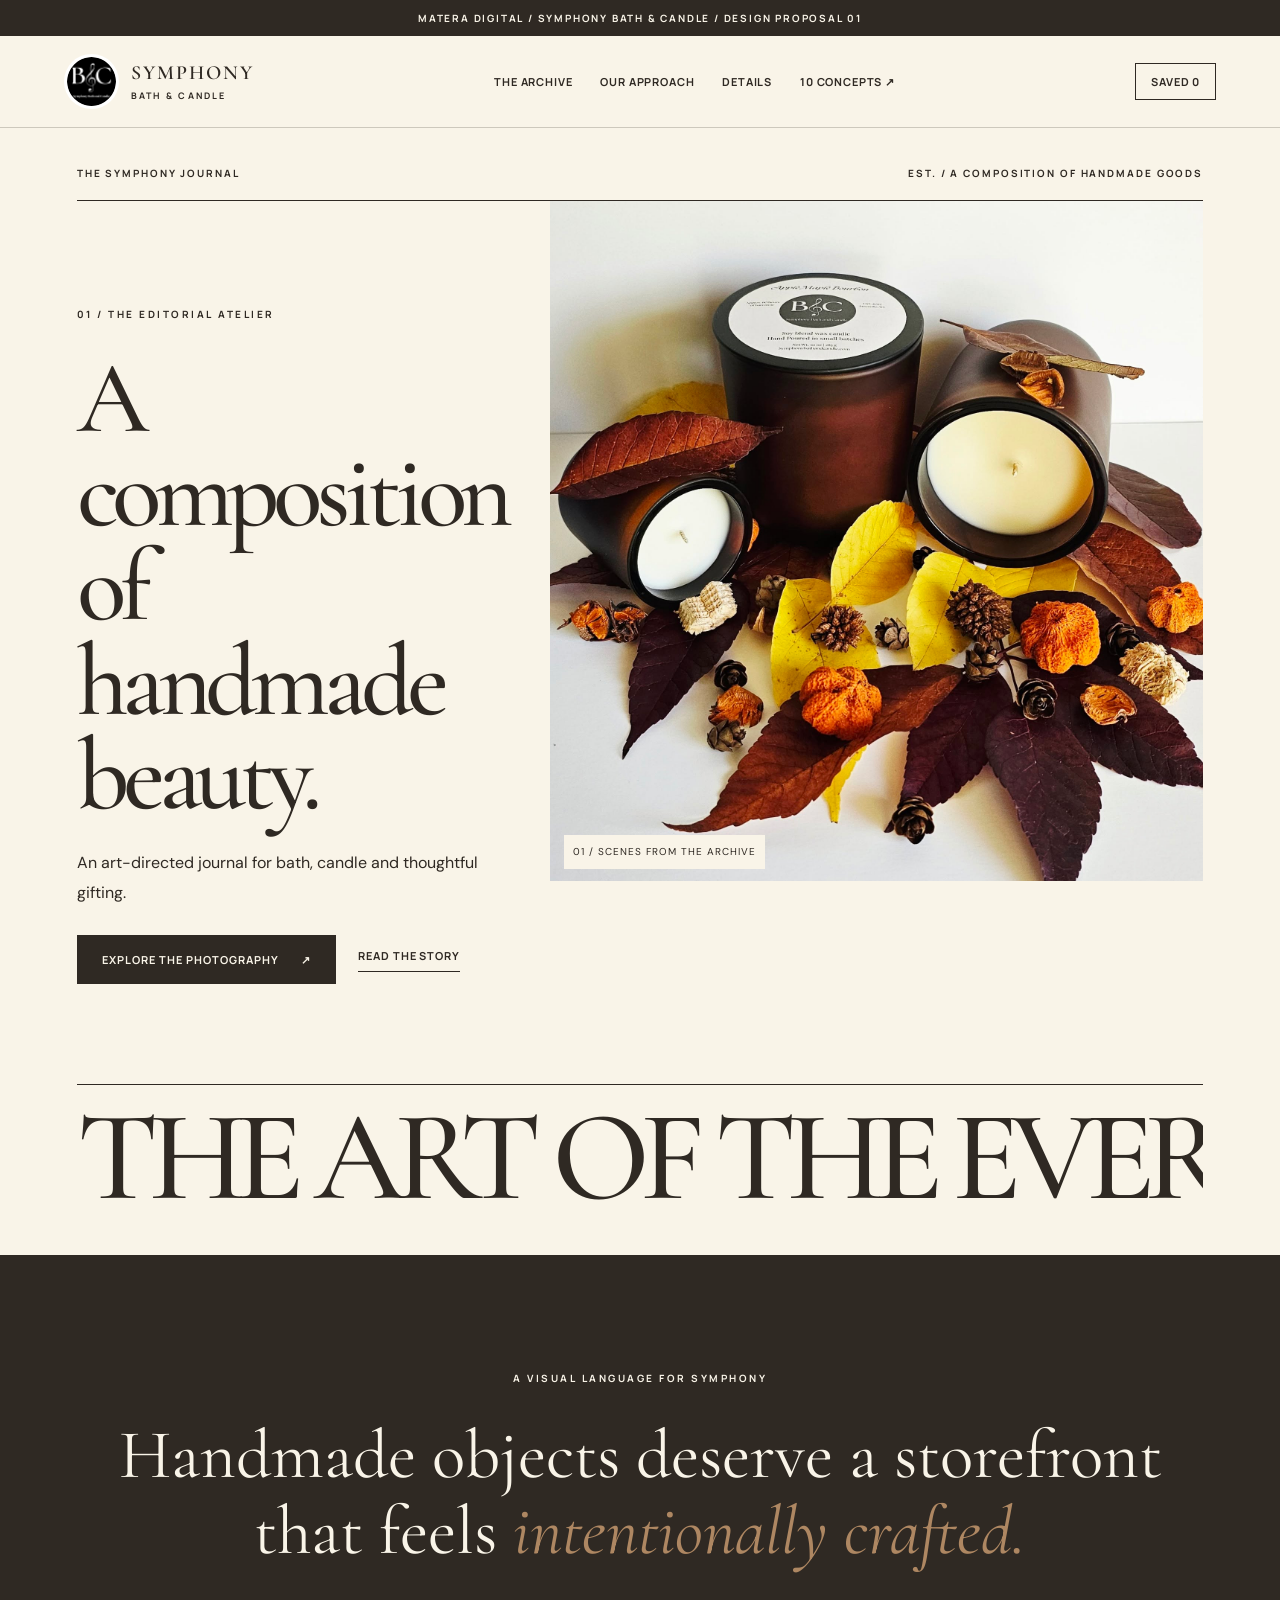
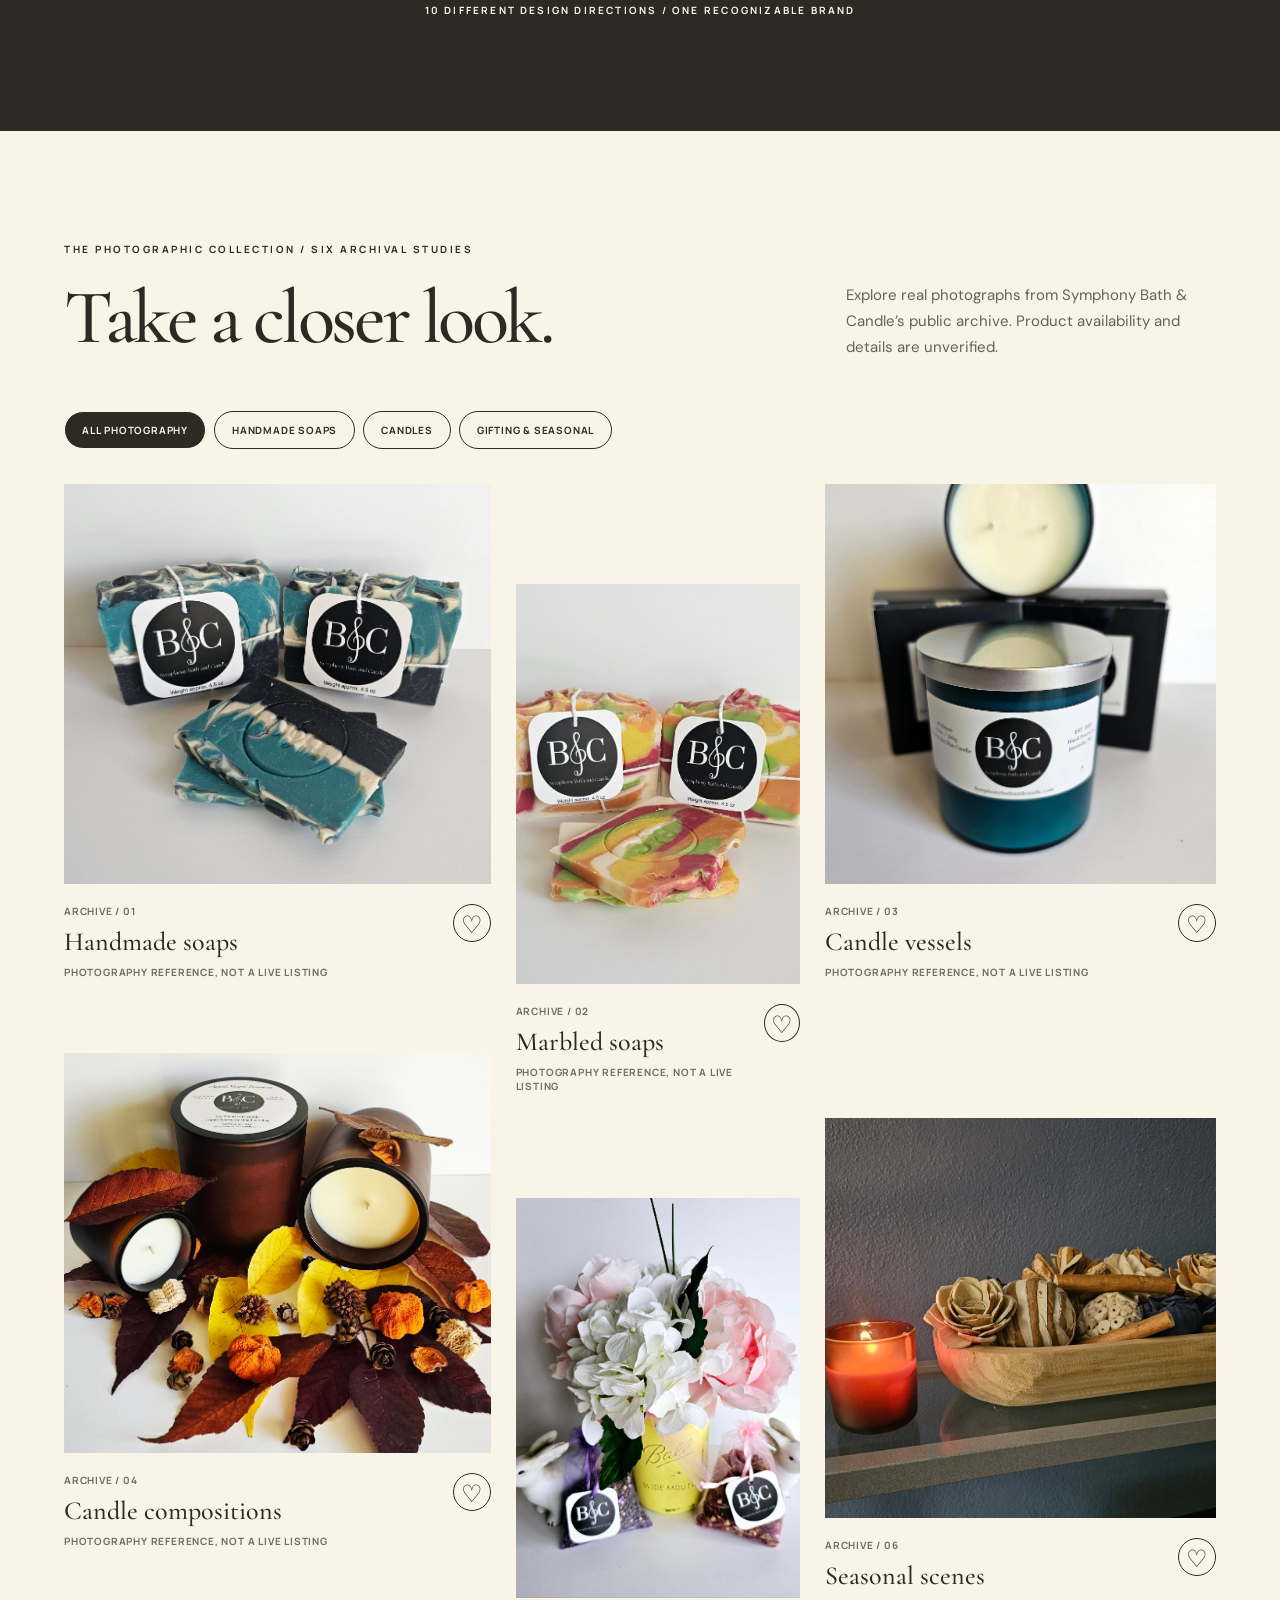
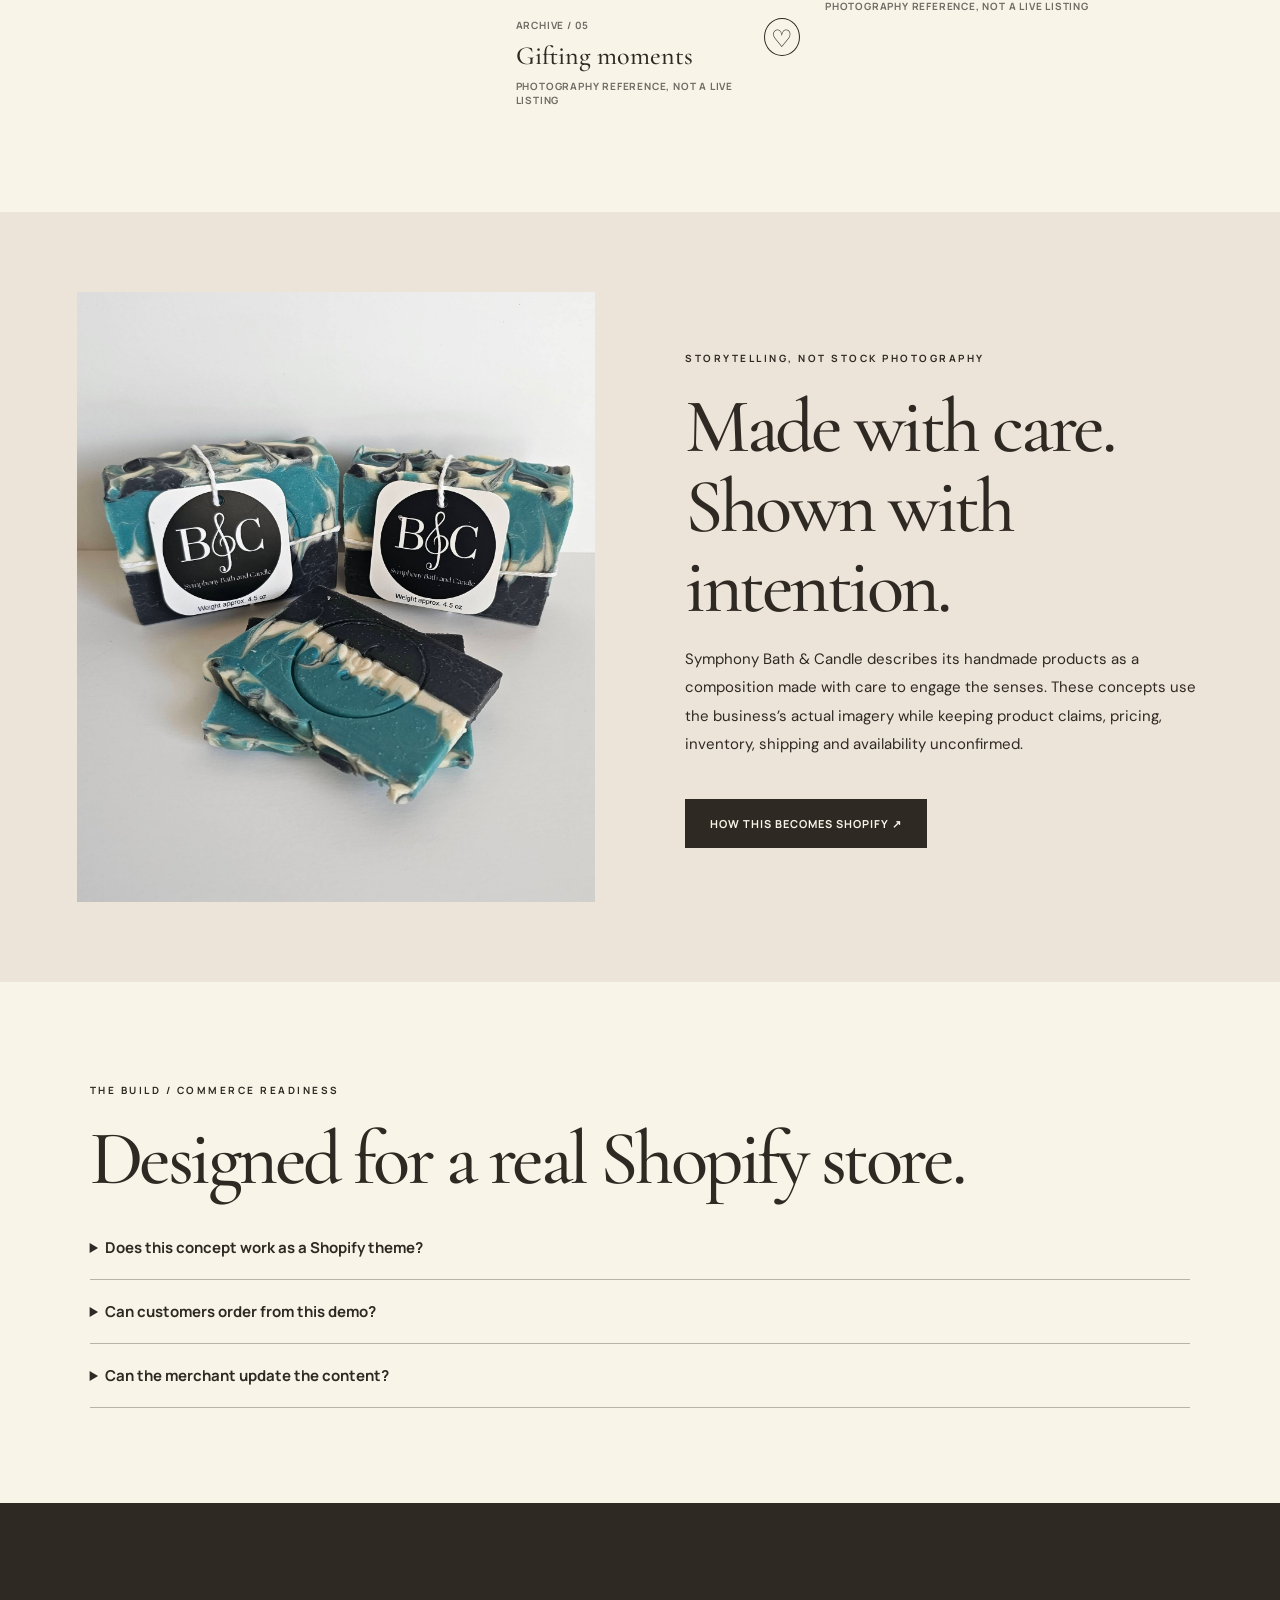
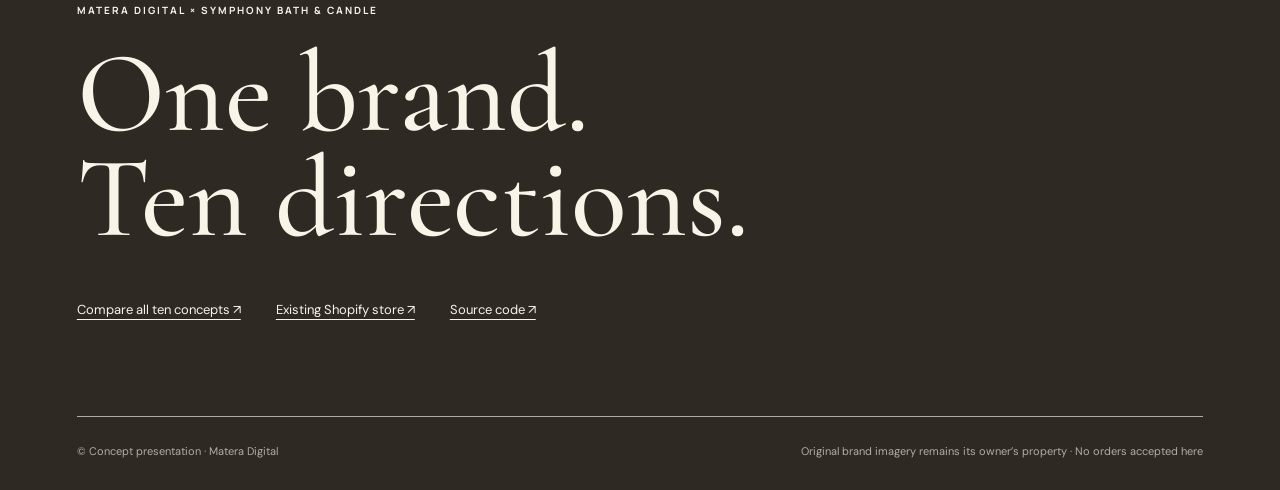
==== commit 3d26895e: "Redesign ten concepts with radically distinct cinematic, editorial, organic, catalogue, collage, exh" ====
--- a/demos/atelier/index.html
+++ b/demos/atelier/index.html
@@ -1 +1 @@
-<!doctype html><html lang="en"><head><meta charset="utf-8"><meta name="viewport" content="width=device-width,initial-scale=1"><title>Symphony Bath & Candle — Matera Digital concept</title><link rel="preconnect" href="https://fonts.googleapis.com"><style>@import url('https://fonts.googleapis.com/css2?family=DM+Sans:wght@400;500;600;700&family=DM+Serif+Display:ital@0;1&display=swap');:root{--paper:#f8f6f0;--ink:#25251f;--muted:#65655e;--border:#dedbd4;--accent:#78684f}*{box-sizing:border-box}html{scroll-behavior:smooth}body{margin:0;background:var(--paper);color:var(--ink);font-family:'DM Sans',Arial,sans-serif;-webkit-font-smoothing:antialiased}a{color:inherit;text-decoration:none}button,input,select{font:inherit}button{cursor:pointer}img{max-width:100%;display:block}h1,h2,h3,p{margin-top:0}h1,h2{font-family:'DM Serif Display',Georgia,serif;font-weight:400;letter-spacing:-.035em}h1{font-size:clamp(3.5rem,6.6vw,7.4rem);line-height:.99}h2{font-size:clamp(2.5rem,4.4vw,5rem);line-height:1.08}h3{font-size:1.3rem;font-weight:500}.container{width:min(1340px,calc(100% - 100px));margin-inline:auto}.skip-link{position:absolute;left:-9999px}.skip-link:focus{left:20px;top:20px;z-index:99;background:white;padding:16px}.announcement{text-align:center;padding:11px;background:#283128;color:#fff;font-size:11px;letter-spacing:.17em;text-transform:uppercase}.site-header{position:sticky;top:0;background:rgba(248,246,240,.97);backdrop-filter:blur(12px);border-bottom:1px solid var(--border);z-index:20}.header-inner{display:flex;align-items:center;justify-content:space-between;min-height:95px;gap:24px}.brand{display:flex;flex-direction:column;gap:2px;min-width:190px}.brand-img{height:62px;width:auto;object-fit:contain;object-position:left}.brand-kicker{letter-spacing:.37em;font-size:11px;font-weight:700}.brand-name{font-family:Georgia,serif;letter-spacing:.08em;font-size:20px}.brand-name i{font-weight:400}.primary-nav{display:flex;align-items:center;gap:32px}.primary-nav a,.header-tools a{font-size:12px;font-weight:600;letter-spacing:.045em}.primary-nav a:hover,.text-link:hover{text-decoration:underline;text-underline-offset:6px}.header-tools{display:flex;gap:22px;align-items:center}.header-tools a:first-child{font-size:25px}.count{display:inline-flex;background:var(--ink);border-radius:50%;color:white;font-size:10px;width:19px;height:19px;align-items:center;justify-content:center}.mobile-menu{display:none}.eyebrow{display:block;font-size:11px;font-weight:700;letter-spacing:.19em;text-transform:uppercase;color:#766d5b;margin-bottom:25px}.line{display:inline-block;width:25px;height:1px;background:var(--accent);vertical-align:middle;margin-right:10px}.hero{overflow:hidden}.hero-layout{display:grid;grid-template-columns:45% 55%;min-height:690px;padding-block:35px 65px}.hero-copy{display:flex;flex-direction:column;justify-content:center;padding:40px 55px 45px 0}.hero h1{max-width:590px;margin:0 0 28px}.hero-lead{max-width:425px;color:#595b53;line-height:1.8;font-size:16px}.hero-actions{display:flex;gap:28px;align-items:center;margin-top:27px;flex-wrap:wrap}.button{border:1px solid transparent;display:inline-flex;align-items:center;justify-content:space-between;gap:45px;padding:18px 24px;min-height:56px;font-size:12px;font-weight:700;letter-spacing:.05em;transition:transform .2s,background .2s}.button:hover{transform:translateY(-2px)}.button-dark{background:var(--ink);color:white}.button-outline{border-color:var(--ink);background:transparent}.text-link{font-size:12px;font-weight:700;border-bottom:1px solid #888;padding-bottom:8px}.hero-footnote{font-size:11px;color:#8b897e;letter-spacing:.1em;margin-top:70px}.hero-image-wrap{position:relative;min-height:610px;background:#ded7cb}.hero-photo{width:100%;height:100%;object-fit:cover;position:absolute;inset:0}.image-placeholder{background:#e6e1d8;display:grid;place-content:center;text-align:center;height:100%;min-height:220px;color:#80786e;font-size:13px;padding:25px}.image-caption{position:absolute;bottom:20px;left:26px;right:26px;color:white;display:flex;justify-content:space-between;text-shadow:0 2px 10px #000;font-size:10px;letter-spacing:.16em}.section{padding-block:100px}.section-heading{display:flex;justify-content:space-between;align-items:end;gap:40px;margin-bottom:42px}.section-heading h2{margin-bottom:0;max-width:700px}.section-heading>p{max-width:290px;color:#76756e;font-size:14px;line-height:1.8}.category-grid{display:grid;grid-template-columns:repeat(3,minmax(0,1fr));gap:22px}.category-photo{height:380px;overflow:hidden;background:#e8e1d8}.category-photo img,.product-photo img,.story-photo img,.product-primary-photo img{width:100%;height:100%;object-fit:cover;transition:transform .5s}.category:hover img,.product-card:hover img{transform:scale(1.045)}.category-bottom{display:flex;align-items:end;justify-content:space-between;padding:22px 0}.category-num{font-size:10px;color:#8d8b85}.category h3{font-family:'DM Serif Display';font-size:25px;font-weight:400;margin:10px 0 0}.circle-arrow{width:36px;height:36px;border:1px solid #aaa9a0;display:grid;place-items:center;border-radius:50%;font-size:16px;flex:none}.product-grid{display:grid;grid-template-columns:repeat(4,minmax(0,1fr));gap:22px}.product-photo{height:335px;display:block;overflow:hidden;background:#ece7dd}.product-card-meta{display:flex;justify-content:space-between;padding-top:21px;gap:12px}.product-card .eyebrow{font-size:9px;margin-bottom:11px}.product-card h3{font-size:16px;margin-bottom:8px}.price{font-size:14px;color:#66645e}.price s{margin-left:8px;color:#999}.story{background:#eae8df;padding-block:110px}.story-layout{display:grid;grid-template-columns:50% 50%;gap:0;min-height:580px}.story-photo{min-height:550px;overflow:hidden}.story-copy{display:flex;flex-direction:column;align-items:start;justify-content:center;padding:60px 9vw}.story-copy h2{margin-bottom:30px}.story-copy p{line-height:1.9;color:#696960;max-width:390px}.story-copy .text-link{margin-top:20px}.newsletter{padding:90px 0;background:#e2ddd2}.newsletter-inner{display:grid;grid-template-columns:1fr 1fr;gap:110px;align-items:center}.newsletter h2{margin:0}.newsletter p{line-height:1.8;color:#67645e}.newsletter-form{display:flex;position:relative;border-bottom:1px solid #34342d;margin-top:25px}.newsletter-form input{background:transparent;border:0;padding:16px 0;flex:1;outline:0;min-width:0}.newsletter-form button{border:0;background:transparent;padding:12px 16px;font-size:22px}.footer{background:#273028;color:#f9f7ef;padding:85px 0 25px}.footer-grid{display:grid;grid-template-columns:2fr 1fr 1fr;gap:60px}.footer h2{font-size:clamp(2.5rem,4.2vw,4.6rem)}.footer .eyebrow{color:#c1b7a4}.footer h3{font-size:14px;margin-bottom:22px}.footer a{display:block;color:#e3e6dc;font-size:13px;margin-bottom:15px}.footer p{color:#c9cec3;font-size:13px;line-height:1.8}.footer-bottom{display:flex;justify-content:space-between;margin-top:95px;padding-top:25px;border-top:1px solid #4c574f;color:#bac5b9;font-size:11px}.collection-top{text-align:center;margin-bottom:65px}.collection-top h1{font-size:clamp(3rem,5vw,6rem)}.collection-top .richtext{max-width:680px;margin:auto}.product-layout{display:grid;grid-template-columns:55% 45%;gap:5vw}.product-primary-photo{background:#e7e0d5;height:630px}.product-thumbnails{display:flex;gap:12px;margin-top:15px}.product-thumbnails button{width:90px;height:90px;padding:0;border:0}.product-thumbnails img{width:100%;height:100%;object-fit:cover}.product-info{padding:45px 0}.product-info h1{font-size:clamp(2.7rem,4vw,5rem)}.product-price{font-size:22px;margin:30px 0}.richtext{line-height:1.8;color:#5f6058}.product-form{display:grid;gap:13px;margin-top:40px}.product-form input,.product-form select,.search-form input{background:transparent;border:1px solid #bcb9ad;padding:14px}.product-form input{max-width:130px}.product-form .full{width:100%;margin-top:15px}.product-disclaimer{font-size:12px;color:#898779;margin-top:30px}.cart-form{display:grid;grid-template-columns:2fr 1fr;gap:60px}.cart-line{display:grid;grid-template-columns:140px 1fr;gap:26px;border-bottom:1px solid #d4d0c6;padding:20px 0}.cart-line img{width:140px;height:150px;object-fit:cover}.cart-line h2{font-family:'DM Sans';font-size:17px}.cart-line p{font-size:13px;color:#76766d}.cart-line input{width:65px;margin-left:12px}.cart-summary{border:1px solid #d3d0c8;padding:30px;height:max-content}.cart-summary p:first-child{display:flex;justify-content:space-between}.cart-summary .button{width:100%;margin-top:12px}.search-form{display:flex;gap:10px;max-width:650px;margin:auto}.search-form input{flex:1}.prose{max-width:800px}.prose h1{font-size:clamp(3rem,5vw,6rem)}.pagination{text-align:center;margin-top:50px}.empty-note{grid-column:1/-1;border:1px solid var(--border);padding:45px;text-align:center;color:#777}.sr-only{position:absolute;width:1px;height:1px;overflow:hidden;clip:rect(0,0,0,0)}.cart-message{position:fixed;bottom:22px;right:22px;z-index:99;transform:translateY(150%);transition:transform .25s;background:#263029;color:white;padding:18px 25px;box-shadow:0 12px 45px #0003}.cart-message.visible{transform:translateY(0)}@media(max-width:1024px){.container{width:calc(100% - 52px)}.primary-nav{gap:16px}.hero-layout{min-height:580px}.hero-image-wrap{min-height:510px}.category-photo{height:300px}.product-grid{grid-template-columns:repeat(2,1fr)}.story-copy{padding:40px 6vw}}@media(max-width:720px){.container{width:calc(100% - 34px)}.announcement{font-size:9px}.header-inner{min-height:76px;flex-wrap:wrap}.brand{min-width:0}.brand-name{font-size:16px}.brand-kicker{font-size:9px}.brand-img{height:48px}.mobile-menu{display:block;border:0;background:transparent;font-size:12px}.primary-nav{display:none;order:4;width:100%;flex-direction:column;align-items:start;padding:15px 0 25px}.primary-nav.open{display:flex}.header-tools{gap:12px}.hero-layout{grid-template-columns:1fr;padding-top:0}.hero-copy{padding:70px 8px 35px}.hero h1{font-size:clamp(3.4rem,13vw,5.3rem)}.hero-footnote{margin-top:36px}.hero-image-wrap{min-height:490px}.section{padding-block:70px}.section-heading{align-items:start;flex-direction:column;gap:16px}.section-heading .eyebrow{margin-bottom:12px}.category-grid{grid-template-columns:1fr;gap:20px}.category-photo{height:350px}.product-grid{grid-template-columns:repeat(2,minmax(0,1fr));gap:12px}.product-photo{height:235px}.product-card-meta{padding-top:13px}.product-card h3{font-size:14px}.product-card .circle-arrow{display:none}.story{padding-block:60px}.story-layout{grid-template-columns:1fr}.story-photo{min-height:390px}.story-copy{padding:65px 5px 10px}.newsletter-inner,.footer-grid,.product-layout,.cart-form{grid-template-columns:1fr;gap:30px}.newsletter h2{font-size:3rem}.footer-bottom{flex-direction:column;gap:10px;margin-top:40px}.product-primary-photo{height:410px}.product-info{padding:12px 0}.search-form{flex-direction:column}}</style><style>.demo-banner{background:#1d211d;color:#fff;display:flex;align-items:center;justify-content:space-between;padding:12px max(24px,calc((100vw - 1340px)/2));font-size:12px;position:relative;z-index:22}.demo-banner a{border-bottom:1px solid #aaa}.demo-banner strong{color:#e7d4b4}.hero-image-wrap{min-height:630px}.story-photo img{height:100%;width:100%;object-fit:cover}.fake-product .product-photo{height:350px}.fake-product .product-photo img{height:100%;width:100%;object-fit:cover}.demo-product-info{display:flex;justify-content:space-between;padding-top:18px}.demo-product-info h3{font-family:'DM Serif Display';font-size:23px}.demo-product-info small{font-size:11px;color:#71695d}.demo-modal{position:fixed;inset:0;background:#151a15e0;display:none;place-items:center;z-index:50;padding:20px}.demo-modal.open{display:grid}.demo-dialog{display:grid;grid-template-columns:1fr 1fr;background:#faf7ef;max-width:900px;width:100%;max-height:90vh;overflow:auto;position:relative}.demo-dialog img{width:100%;height:510px;object-fit:cover}.demo-dialog .copy{padding:65px 48px}.close{position:absolute;top:15px;right:15px;border:0;background:#fff;width:42px;height:42px;font-size:25px}.notice{margin-top:20px;font-size:12px;color:#756d60;line-height:1.7}.filterbar{display:flex;gap:10px;flex-wrap:wrap;margin-bottom:35px}.filterbar button{border:1px solid #c9c5ba;background:none;padding:11px 20px;color:#34352f}.filterbar button.active{background:#263029;color:#fff;border-color:#263029}.fake-product{cursor:pointer}.preview-label{position:absolute;top:20px;left:20px;z-index:2;background:#f8f6f0;padding:10px 14px;font-size:10px;letter-spacing:.1em}.gallery-img{cursor:pointer}.gallery-img:hover{opacity:.87}.newsletter-test{display:flex;border-bottom:1px solid #555}.newsletter-test input{background:none;border:0;flex:1;padding:14px 0;min-width:0}.newsletter-test button{background:none;border:0;font-size:24px;padding:12px}.demo-tooltip{position:fixed;bottom:20px;right:20px;background:#253027;color:white;padding:16px 24px;transform:translateY(150%);transition:transform .2s;z-index:80;font-size:12px}.demo-tooltip.open{transform:translateY(0)}@media(max-width:720px){.demo-banner{padding:12px 18px;gap:10px;flex-wrap:wrap}.demo-dialog{grid-template-columns:1fr}.demo-dialog img{height:250px}.demo-dialog .copy{padding:30px}.hero-image-wrap{min-height:440px}}</style><link rel="stylesheet" href="../../assets/lux-enhancements.css"></head><body data-lux="atelier" style="--concept-texture:url('../../assets/concepts/atelier/signature-texture.png');--concept-panel:url('../../assets/concepts/atelier/editorial-panel.png');--concept-seal:url('../../assets/concepts/atelier/decorative-seal.png')"><div class="demo-banner"><span><strong>MATERA DIGITAL CONCEPT</strong> · Interactive Shopify-ready design preview · not a live storefront</span><a href="https://bradleymatera.dev/demos/">← All demos</a></div><div class="announcement">A composition of handmade products, made with care</div><header class="site-header"><div class="container header-inner"><a class="brand" href="#home"><span class="brand-kicker">SYMPHONY</span><span class="brand-name">BATH <i>&</i> CANDLE</span></a><button type="button" class="mobile-menu" id="mobile-toggle">Menu ☰</button><nav class="primary-nav" id="primary-nav"><a href="#shop" data-filter-link="all">Shop all</a><a href="#shop" data-filter-link="candles">Candles</a><a href="#shop" data-filter-link="soaps">Handmade soaps</a><a href="#story">Our story</a><a href="#contact">Contact</a></nav><div class="header-tools"><a href="#shop" aria-label="Browse products">⌕</a><a href="#shop">Explore <span class="count">↗</span></a></div></div></header><main><section class="hero" id="home"><div class="container hero-layout"><div class="hero-copy"><div class="eyebrow"><span class="line"></span>A HANDMADE COMPOSITION</div><h1>The art of<br><em>slowing down.</em></h1><p class="hero-lead">Thoughtfully made bath and candle essentials, created with care to engage your senses.</p><div class="hero-actions"><a class="button button-dark" href="#shop">Explore the collection <span>↗</span></a><a class="text-link" href="#story">Our story ↗</a></div><p class="hero-footnote">MADE WITH CARE · ENJOYED IN EVERYDAY MOMENTS</p></div><div class="hero-image-wrap"><img class="hero-photo" alt="Symphony candle arrangement" src="https://raw.githubusercontent.com/BradleyMatera/symphonycandle/main/assets/facebook-full/1070759129126916.jpg"><div class="image-caption"><span>THE EVERYDAY RITUAL</span><span>01 / 03</span></div></div></div></section><section class="section container"><div class="section-heading"><div><span class="eyebrow">DISCOVER SOMETHING LOVELY</span><h2>A collection of<br><em>little joys.</em></h2></div><p>From thoughtfully crafted candles to colorful handmade soaps, explore the creative world of Symphony.</p></div><div class="category-grid"><a href="#shop" class="category" data-filter-link="candles"><div class="category-photo"><img src="https://raw.githubusercontent.com/BradleyMatera/symphonycandle/main/assets/facebook-full/1071720139030815.jpg" alt="Symphony candle photograph" loading="lazy"></div><div class="category-bottom"><div><span class="category-num">01 / SCENT & ATMOSPHERE</span><h3>Candles & fragrance</h3></div><span class="circle-arrow">↗</span></div></a><a href="#shop" class="category" data-filter-link="soaps"><div class="category-photo"><img src="https://raw.githubusercontent.com/BradleyMatera/symphonycandle/main/assets/facebook-full/1074339202102242.jpg" alt="Symphony handmade soap photograph" loading="lazy"></div><div class="category-bottom"><div><span class="category-num">02 / THE DAILY RITUAL</span><h3>Handmade soaps</h3></div><span class="circle-arrow">↗</span></div></a><a href="#shop" class="category" data-filter-link="gifts"><div class="category-photo"><img src="https://raw.githubusercontent.com/BradleyMatera/symphonycandle/main/assets/facebook-full/367808329422003.jpg" alt="Symphony gift arrangement photograph" loading="lazy"></div><div class="category-bottom"><div><span class="category-num">03 / A THOUGHTFUL GESTURE</span><h3>Gifts & little luxuries</h3></div><span class="circle-arrow">↗</span></div></a></div></section><section class="section container" id="shop"><div class="section-heading"><div><span class="eyebrow">FROM THE SYMPHONY ARCHIVE</span><h2>Handmade, with<br><em>intention.</em></h2></div><p>Explore real photographs from Symphony's public gallery. The owner will confirm product names, availability and pricing before launch.</p></div><div class="filterbar" role="group" aria-label="Filter concept gallery"><button class="active" data-filter="all">All photographs</button><button data-filter="candles">Candles</button><button data-filter="soaps">Soaps</button><button data-filter="gifts">Gifts & seasonal</button></div><div class="product-grid" id="product-grid"></div></section><section class="story" id="story"><div class="container story-layout"><div class="story-photo"><img src="https://raw.githubusercontent.com/BradleyMatera/symphonycandle/main/assets/facebook-full/1074339158768913.jpg" alt="Close-up of colorful handmade Symphony soap" loading="lazy"></div><div class="story-copy"><span class="eyebrow">A LITTLE CARE IN EVERY DETAIL</span><h2>Crafted to<br><em>engage the senses.</em></h2><p>“Symphony Bath and Candle is a composition of handmade products made with care to engage your senses.”</p><p>Each photo tells part of a creative story. The finished site can give customers a closer look at the products, process, and people behind Symphony—with business-approved details.</p><a class="text-link" href="#contact">Connect with Symphony ↗</a></div></div></section><section class="newsletter" id="contact"><div class="container newsletter-inner"><div><span class="eyebrow">THE NEXT CHAPTER</span><h2>Something lovely<br><em>is coming.</em></h2></div><div><p>Follow the latest product and store announcements directly through Symphony's official channels.</p><a class="button button-dark" href="https://www.facebook.com/people/Symphony-Bath-and-Candle/100085785163287/" target="_blank" rel="noopener">Visit Symphony on Facebook ↗</a><p class="notice">Demo preview only. A production Shopify build will use Shopify's native newsletter form, real catalog, inventory, payments, and checkout.</p></div></div></section></main><footer class="footer"><div class="container footer-grid"><div><span class="eyebrow">SYMPHONY BATH & CANDLE</span><h2>The little things<br>matter most.</h2><p>Concept design developed by Matera Digital.</p></div><div><h3>Explore</h3><a href="#shop">Product gallery</a><a href="#story">Our story</a><a href="https://www.symphonybathandcandle.com/">Official website ↗</a></div><div><h3>Connect</h3><a href="https://www.facebook.com/people/Symphony-Bath-and-Candle/100085785163287/" target="_blank" rel="noopener">Facebook ↗</a><a href="https://bradleymatera.dev/">Matera Digital ↗</a></div></div><div class="container footer-bottom"><span>Independent design concept — not the active Symphony storefront</span><span>© 2026 Matera Digital</span></div></footer><div class="demo-modal" id="demo-modal" role="dialog" aria-modal="true" aria-labelledby="dialog-title"><div class="demo-dialog"><button class="close" aria-label="Close product details" id="close-modal">×</button><img id="dialog-img" alt="Expanded product photograph"><div class="copy"><span class="eyebrow">PRODUCT GALLERY PREVIEW</span><h2 id="dialog-title">Symphony creation</h2><p>Original Symphony photography. A live Shopify product page will show confirmed descriptions, variations, price, stock status, shipping information, and secure add-to-cart controls.</p><p class="notice">We won't invent inventory, product facts, or customer purchases for a client presentation.</p><a class="button button-dark" href="https://www.symphonybathandcandle.com/">Visit official store ↗</a></div></div></div><div class="demo-tooltip" id="toast" role="status"></div><script>const data=[{"title": "Candle arrangement", "category": "candles", "img": "https://raw.githubusercontent.com/BradleyMatera/symphonycandle/main/assets/facebook-full/1070759129126916.jpg"}, {"title": "Handmade soap detail", "category": "soaps", "img": "https://raw.githubusercontent.com/BradleyMatera/symphonycandle/main/assets/facebook-full/1074339202102242.jpg"}, {"title": "Candle vessel detail", "category": "candles", "img": "https://raw.githubusercontent.com/BradleyMatera/symphonycandle/main/assets/facebook-full/1071720139030815.jpg"}, {"title": "Colorful soap composition", "category": "soaps", "img": "https://raw.githubusercontent.com/BradleyMatera/symphonycandle/main/assets/facebook-full/1074339158768913.jpg"}, {"title": "Gift presentation", "category": "gifts", "img": "https://raw.githubusercontent.com/BradleyMatera/symphonycandle/main/assets/facebook-full/367808329422003.jpg"}, {"title": "Seasonal arrangement", "category": "gifts", "img": "https://raw.githubusercontent.com/BradleyMatera/symphonycandle/main/assets/facebook-full/1070758492460313.jpg"}];const grid=document.querySelector('#product-grid');function showProducts(filter='all'){grid.innerHTML='';data.filter(x=>filter==='all'||x.category===filter).forEach((p)=>{let card=document.createElement('article');card.className='fake-product';card.tabIndex=0;card.setAttribute('role','button');card.setAttribute('aria-label','View '+p.title);card.innerHTML='<div class="product-photo"><img loading="lazy" src="'+p.img+'" alt="'+p.title+'"></div><div class="demo-product-info"><div><small>'+p.category.toUpperCase()+' · BRAND ARCHIVE</small><h3>'+p.title+'</h3><small>View product photo — concept only</small></div><span class="circle-arrow">↗</span></div>';function open(){document.querySelector('#dialog-title').textContent=p.title;document.querySelector('#dialog-img').src=p.img;document.querySelector('#demo-modal').classList.add('open');document.body.style.overflow='hidden';document.querySelector('#close-modal').focus()}card.addEventListener('click',open);card.addEventListener('keydown',e=>{if(e.key==='Enter'||e.key===' '){e.preventDefault();open()}});grid.append(card)})}function filterTo(v){document.querySelectorAll('[data-filter]').forEach(x=>x.classList.toggle('active',x.dataset.filter===v));showProducts(v)}document.querySelectorAll('[data-filter]').forEach(b=>b.addEventListener('click',()=>filterTo(b.dataset.filter)));document.querySelectorAll('[data-filter-link]').forEach(a=>a.addEventListener('click',()=>filterTo(a.dataset.filterLink)));function close(){document.querySelector('#demo-modal').classList.remove('open');document.body.style.overflow=''}document.querySelector('#close-modal').onclick=close;document.querySelector('#demo-modal').addEventListener('click',e=>{if(e.target.id==='demo-modal')close()});document.addEventListener('keydown',e=>{if(e.key==='Escape')close()});document.querySelector('#mobile-toggle').onclick=()=>{let nav=document.querySelector('#primary-nav');nav.classList.toggle('open')};document.querySelectorAll('#primary-nav a').forEach(x=>x.addEventListener('click',()=>document.querySelector('#primary-nav').classList.remove('open')));showProducts();</script><script src="../../assets/lux-enhancements.js" defer></script></body></html>+<!doctype html><html lang="en"><head><meta charset="utf-8"><meta name="viewport" content="width=device-width,initial-scale=1"><meta name="description" content="Atelier: an interactive Symphony Bath & Candle design proposal by Matera Digital."><meta name="theme-color" content="#f9f4e8"><title>Atelier — Symphony Bath & Candle | Matera Digital</title><link rel="stylesheet" href="../../assets/showcase-v4.css"><style>:root{--bg:#f9f4e8;--ink:#2f2923;--accent:#ae8762;--panel:url('../../assets/concepts/atelier/editorial-panel.png');--texture:url('../../assets/concepts/atelier/signature-texture.png')}</style></head><body class="theme-editorial" data-concept="atelier"><div id="app"></div><script src="../../assets/showcase-v4.js" defer></script></body></html>
--- a/assets/showcase-v4.css
+++ b/assets/showcase-v4.css
@@ -0,0 +1,27 @@
+@import url('https://fonts.googleapis.com/css2?family=Barlow+Condensed:wght@400;600;700;800&family=Cormorant+Garamond:ital,wght@0,400;0,500;0,600;1,400;1,500&family=DM+Sans:wght@400;500;600;700&family=DM+Serif+Display:ital@0;1&family=Manrope:wght@400;500;600;700&family=Playfair+Display:wght@400;500;600&display=swap');
+*{box-sizing:border-box}html{scroll-behavior:smooth}body{margin:0;background:var(--bg);color:var(--ink);font:400 15px/1.6 'DM Sans',sans-serif}body.modal-open{overflow:hidden}a{color:inherit;text-decoration:none}button{font:inherit;cursor:pointer}img{display:block;max-width:100%;width:100%;object-fit:cover}h1,h2,h3,p{margin-top:0}button:focus-visible,a:focus-visible,summary:focus-visible{outline:3px solid var(--accent);outline-offset:4px}.skip{position:absolute;left:-9999px}.skip:focus{left:20px;top:20px;z-index:999;background:white;color:black;padding:10px}.announcement{font:700 10px/1.4 Manrope,sans-serif;letter-spacing:.18em;text-transform:uppercase;text-align:center;padding:11px;background:var(--ink);color:var(--bg)}.sitehead{display:flex;justify-content:space-between;align-items:center;min-height:92px;padding:12px clamp(22px,5vw,92px);gap:30px;border-bottom:1px solid color-mix(in srgb,var(--ink) 22%,transparent);position:relative;z-index:20}.brand{display:flex;align-items:center;gap:12px;font:600 20px/1.1 'Cormorant Garamond',serif;letter-spacing:.1em}.brand img{width:55px;height:55px;object-fit:contain;background:white;border-radius:50%;padding:3px}.brand small{display:block;font:700 9px Manrope,sans-serif;letter-spacing:.23em;margin-top:5px}.desktop-nav{display:flex;align-items:center;gap:28px}.desktop-nav a,.head-actions button{font:700 11px Manrope;letter-spacing:.075em;text-transform:uppercase}.desktop-nav a:hover{text-decoration:underline;text-underline-offset:7px}.head-actions{display:flex;gap:12px}.head-actions button{background:none;color:inherit;border:1px solid currentColor;padding:10px 15px}.head-actions #menuToggle{display:none}.mobile-nav{padding:18px 25px;border-bottom:1px solid currentColor}.mobile-nav a{display:block;padding:12px}.eyebrow{font:700 10px/1.5 Manrope,sans-serif;letter-spacing:.25em;text-transform:uppercase}.hero{position:relative;overflow:hidden}.hero h1{font:500 clamp(68px,8vw,142px)/.92 var(--display);letter-spacing:-.06em;margin:26px 0 26px}.hero-lead{font-size:16px;line-height:1.85;max-width:480px}.hero-actions{display:flex;align-items:center;gap:22px;flex-wrap:wrap;margin-top:28px}.button-main{background:var(--ink);color:var(--bg);border:1px solid var(--ink);padding:16px 24px;display:inline-flex;gap:22px;align-items:center;justify-content:space-between;font:700 11px Manrope,sans-serif;letter-spacing:.09em;text-transform:uppercase}.button-main:hover{background:var(--accent);border-color:var(--accent)}.text-button{font:700 11px Manrope,sans-serif;letter-spacing:.09em;text-transform:uppercase;border-bottom:1px solid currentColor;padding-bottom:8px}.interlude{padding:110px clamp(22px,7vw,130px);background:var(--ink);color:var(--bg);text-align:center}.interlude-inner{max-width:1150px;margin:auto}.interlude p{font:400 clamp(35px,5.4vw,85px)/1.1 var(--display);margin:28px 0}.interlude em{color:var(--accent);font-style:italic}.interlude-note{font:700 10px Manrope;letter-spacing:.22em}.collection{padding:105px clamp(22px,5vw,94px);max-width:1640px;margin:auto}.collection-intro{display:flex;justify-content:space-between;gap:50px;align-items:end}.collection-intro h2,.feature-copy h2,.faq h2{font:500 clamp(45px,6vw,88px)/1.04 var(--display);letter-spacing:-.045em;margin:18px 0}.collection-intro p{max-width:370px;line-height:1.75;color:var(--ink);opacity:.72}.filterbar{display:flex;gap:8px;flex-wrap:wrap;margin:35px 0}.filterbar button{background:transparent;color:var(--ink);border:1px solid currentColor;border-radius:99px;padding:11px 17px;font:700 10px Manrope;text-transform:uppercase;letter-spacing:.08em}.filterbar button.active,.filterbar button:hover{background:var(--ink);color:var(--bg)}.archive-items{display:grid;grid-template-columns:repeat(3,minmax(0,1fr));gap:25px}.archive-item[hidden]{display:none!important}.archive-photo{display:block;width:100%;height:430px;background:var(--accent);border:0;padding:0;overflow:hidden}.archive-photo img{height:100%;transition:transform .6s}.archive-photo:hover img{transform:scale(1.05)}.archive-caption{display:flex;justify-content:space-between;gap:10px;padding-top:20px}.archive-caption small,.archive-caption span{display:block;font:700 10px Manrope;opacity:.67;letter-spacing:.08em;text-transform:uppercase}.archive-caption h3{font:500 26px var(--display);margin:8px 0}.save-button{height:38px;width:38px;border:1px solid currentColor;border-radius:50%;background:none;color:inherit;font-size:24px}.feature-story{display:grid;grid-template-columns:1fr 1fr;gap:8%;align-items:center;padding:80px clamp(22px,6vw,105px);background:var(--surface)}.feature-image{height:610px}.feature-image img{height:100%;width:100%}.feature-copy{max-width:620px}.feature-copy p{line-height:1.9;max-width:530px}.feature-copy .button-main{margin-top:25px}.faq{padding:95px clamp(22px,7vw,130px);max-width:1350px;margin:auto}.faq details{border-bottom:1px solid color-mix(in srgb,var(--ink) 32%,transparent);padding:21px 0}.faq summary{cursor:pointer;font:700 15px Manrope}.faq details p{max-width:800px;line-height:1.9;margin:15px 0 0}.footer{background:var(--ink);color:var(--bg);padding:100px clamp(22px,6vw,110px) 30px}.footer-kicker{font:700 10px Manrope;letter-spacing:.2em}.footer h2{font:500 clamp(60px,9vw,140px)/.91 var(--display);margin:25px 0 48px}.footer-links{display:flex;gap:35px;flex-wrap:wrap}.footer-links a{text-decoration:underline;text-underline-offset:5px;font-size:13px}.footer-bottom{border-top:1px solid currentColor;display:flex;justify-content:space-between;gap:20px;padding-top:26px;margin-top:95px;font-size:11px;opacity:.65}.dialog[hidden],.saved-panel[hidden],.mobile-nav[hidden]{display:none!important}.dialog,.saved-panel{position:fixed;inset:0;background:#000a;z-index:200;display:grid;place-items:center;padding:20px}.dialog-panel{position:relative;width:min(1060px,100%);max-height:90dvh;overflow:auto;display:grid;grid-template-columns:1fr 1fr;background:var(--bg);color:var(--ink)}.dialog-image img{height:100%;min-height:530px}.dialog-copy{padding:80px 45px}.dialog-copy h2,.saved-inner h2{font:500 clamp(36px,4vw,70px)/1 var(--display)}.dialog-copy p{line-height:1.9}.dialog-note{padding:16px;border-left:3px solid var(--accent);background:var(--surface)}.dialog-close{position:absolute;top:12px;right:12px;z-index:2;background:var(--ink);color:var(--bg);border:0;padding:12px}.saved-panel{justify-items:end;padding:0}.saved-inner{background:var(--bg);color:var(--ink);width:min(440px,100%);height:100%;padding:85px 25px;position:relative}.saved-inner button[data-open]{display:block;border:0;border-bottom:1px solid currentColor;background:none;color:inherit;padding:20px 0;width:100%;text-align:left}
+/* 01 — Editorial journal: asymmetric fashion publication */
+body[data-concept="atelier"]{--display:'Cormorant Garamond',Georgia,serif;--surface:#ece4d8}.hero-editorial{padding:28px clamp(22px,6vw,120px) 0}.editorial-overline{font:700 10px Manrope;letter-spacing:.19em;border-bottom:1px solid currentColor;padding:10px 0 20px;display:flex;justify-content:space-between}.editorial-hero{display:grid;grid-template-columns:42% 58%;min-height:730px}.editorial-hero .hero-copy{padding:100px 45px 100px 0;align-self:center}.editorial-image{position:relative;height:680px}.editorial-image img{height:100%}.editorial-image span{position:absolute;bottom:12px;left:14px;background:var(--bg);padding:9px;font-size:10px;letter-spacing:.1em}.editorial-large{font:500 clamp(60px,10vw,170px)/.8 var(--display);letter-spacing:-.08em;white-space:nowrap;overflow:hidden;padding:22px 0 45px;border-top:1px solid currentColor}.theme-editorial .archive-items{grid-template-columns:1.2fr .8fr 1.1fr}.theme-editorial .archive-item:nth-child(2){margin-top:100px}.theme-editorial .archive-item:nth-child(4){margin-top:-65px}.theme-editorial .archive-item:nth-child(5){margin-top:80px}.theme-editorial .archive-photo{height:400px}
+/* 02 — Cinematic edge-to-edge */
+body[data-concept="nocturne"]{--display:'Cormorant Garamond',serif;--surface:#222a21}.hero-cinema{height:min(950px,90vh);min-height:700px;display:flex;align-items:center;padding:7vw}.hero-back,.hero-screen{position:absolute;inset:0;width:100%;height:100%}.hero-back{filter:brightness(.34) saturate(.66)}.hero-screen{background:linear-gradient(90deg,#060d08d9,transparent 75%)}.hero-cinema .hero-copy{position:relative;max-width:850px;color:#f6e9d2;z-index:1}.hero-cinema h1{font-size:clamp(90px,11vw,184px);max-width:900px}.hero-cinema .button-main{background:#f6e9d2;color:#181b15;border-color:#f6e9d2}.hero-cinema .hero-index{border-top:1px solid #fff6;letter-spacing:.2em;font-size:10px;padding-top:17px;margin-top:30px}.cinema-sidebar{writing-mode:vertical-rl;position:absolute;right:3%;bottom:12%;color:white;font-size:10px;letter-spacing:.2em}.theme-cinema .archive-items{display:block;columns:2;column-gap:30px}.theme-cinema .archive-item{break-inside:avoid;margin:0 0 65px}.theme-cinema .archive-item:nth-child(2n) .archive-photo{height:650px}.theme-cinema .archive-item:nth-child(2n+1) .archive-photo{height:360px}.theme-cinema .archive-photo{filter:saturate(.72)}
+/* 03 — Organic orbit */
+body[data-concept="botanical"]{--display:'DM Serif Display',serif;--surface:#dce6d7}.hero-organic{min-height:800px;display:grid;grid-template-columns:60% 40%;align-items:center;padding:50px 7%;gap:30px}.organic-orbit{height:690px;position:relative;grid-column:1;grid-row:1}.organic-main{width:65%;height:80%;border-radius:50% 50% 45% 45%;overflow:hidden;position:absolute;left:12%;top:5%}.organic-main img,.organic-small img{height:100%}.organic-small{width:37%;height:38%;border-radius:50%;overflow:hidden;position:absolute;right:0;bottom:0;border:12px solid var(--bg)}.organic-seal{width:150px;height:150px;object-fit:contain;position:absolute;left:0;bottom:0;transform:rotate(14deg)}.hero-organic .hero-copy{grid-column:2;grid-row:1;margin-left:-100px;z-index:2;background:var(--bg);padding:40px;border-radius:50px 4px 45px 4px}.theme-organic .archive-items{display:flex;flex-wrap:wrap;justify-content:center;gap:35px}.theme-organic .archive-item{width:calc(33.33% - 30px);margin-bottom:45px}.theme-organic .archive-photo{height:360px;border-radius:48% 48% 0 0}.theme-organic .archive-item:nth-child(even){transform:translateY(65px)}.theme-organic .filterbar button{border-radius:24px 4px 24px 4px}
+/* 04 — Product spec index with horizontal rail */
+body[data-concept="modern-apothecary"]{--display:'Manrope',sans-serif;--surface:#e7e4de}.hero-catalogue{padding:20px clamp(20px,6vw,110px) 75px}.catalogue-header{display:flex;justify-content:space-between;border-block:1px solid var(--ink);padding:12px 0;font:700 10px Manrope;letter-spacing:.1em}.catalogue-grid{display:grid;grid-template-columns:58% 42%;min-height:690px}.catalogue-grid .hero-copy{padding:70px 45px 70px 0;display:flex;flex-direction:column;justify-content:center}.hero-catalogue h1{font-size:clamp(75px,8vw,140px);font-weight:600;letter-spacing:-.095em}.catalogue-image{position:relative;background:var(--surface);padding:30px;border-left:1px solid currentColor}.catalogue-image img{height:610px;filter:contrast(1.05)}.catalogue-image span{position:absolute;bottom:38px;left:35px;background:var(--bg);font-size:10px;padding:6px}.micro{font:700 10px/2 Manrope;letter-spacing:.15em;margin-top:35px}.theme-catalogue .archive-items{display:flex;overflow-x:auto;scroll-snap-type:x mandatory;gap:0;border-block:1px solid var(--ink)}.theme-catalogue .archive-item{flex:0 0 min(32vw,430px);border-right:1px solid var(--ink);padding:20px;scroll-snap-align:start}.theme-catalogue .archive-photo{height:420px}.theme-catalogue .archive-caption h3{font-family:Manrope;font-size:19px}.theme-catalogue .filterbar button{border-radius:0}
+/* 05 — Romantic scrapbook */
+body[data-concept="rose-atelier"]{--display:'Cormorant Garamond',serif;--surface:#f6dfe4}.hero-collage{padding:60px 7%;min-height:880px;position:relative}.collage-heading{max-width:690px;position:relative;z-index:2}.collage-heading h1{font-size:clamp(75px,9vw,155px)}.collage-board{height:650px;position:absolute;right:5%;top:10%;width:51%;background:var(--surface);transform:rotate(3deg)}.collage-img{position:absolute;overflow:hidden;box-shadow:0 18px 30px #0002;border:13px solid white}.collage-img img{height:100%}.collage-img.one{width:50%;height:62%;right:5%;top:4%;transform:rotate(8deg)}.collage-img.two{width:45%;height:55%;left:2%;bottom:4%;transform:rotate(-12deg)}.collage-img.three{width:36%;height:42%;right:13%;bottom:-8%;transform:rotate(-6deg)}.collage-phrase{position:absolute;top:8%;left:6%;font:italic 55px/.9 'Cormorant Garamond';transform:rotate(-10deg)}.collage-seal{width:115px;height:115px;position:absolute;right:-30px;top:40%}.theme-collage .archive-items{display:flex;flex-wrap:wrap;justify-content:center}.theme-collage .archive-item{width:31%;background:var(--surface);padding:14px 14px 25px;transform:rotate(-2deg);box-shadow:0 15px 25px #0001}.theme-collage .archive-item:nth-child(2n){transform:rotate(3deg);margin-top:70px}.theme-collage .archive-photo{height:310px}.theme-collage .archive-caption{display:block}.theme-collage .archive-caption .save-button{margin-top:12px}
+/* 06 — Museum exhibition */
+body[data-concept="gallery-house"]{--display:'Playfair Display',serif;--surface:#ded9d0}.hero-exhibition{padding:30px 5% 100px}.museum-title{display:flex;justify-content:space-between;align-items:center;border-bottom:1px solid currentColor;padding:10px 0 22px;font-size:11px}.museum-content{display:grid;grid-template-columns:68% 32%;gap:25px;align-items:end;padding-top:30px}.museum-art{width:100%;height:740px;object-fit:cover}.museum-caption{padding:30px 8px}.museum-caption>span{font:700 10px Manrope;letter-spacing:.1em}.museum-caption h1{font-size:clamp(57px,5.7vw,100px)}.theme-exhibition .archive-items{display:block;columns:2;column-gap:10vw}.theme-exhibition .archive-item{break-inside:avoid;margin-bottom:120px}.theme-exhibition .archive-photo{background:none;height:auto;padding:28px;border:1px solid var(--ink)}.theme-exhibition .archive-photo img{height:auto;max-height:580px;object-fit:contain}.theme-exhibition .archive-caption{border-top:1px solid var(--ink);margin-top:13px}.theme-exhibition .archive-caption h3{font-size:22px}
+/* 07 — Pop-art market */
+body[data-concept="sunday-market"]{--display:'Barlow Condensed',sans-serif;--surface:#ffe3a8}.hero-market{background:#fae78e}.marquee{white-space:nowrap;background:var(--ink);color:var(--bg);font:700 28px 'Barlow Condensed';letter-spacing:.07em;overflow:hidden;padding:10px}.marquee>div{animation:slide 19s linear infinite;width:max-content}@keyframes slide{to{transform:translateX(-25%)}}.marquee.lower{background:var(--accent);color:#202320}.market-stage{display:grid;grid-template-columns:55% 45%;min-height:670px;padding:55px 6%;position:relative;align-items:center}.market-stage h1{font-size:clamp(100px,12vw,200px);text-transform:uppercase;letter-spacing:-.065em;line-height:.78}.market-stage .hero-copy{z-index:2}.market-image{width:100%;height:550px;overflow:hidden;border-radius:50%;border:15px solid var(--ink);transform:rotate(8deg)}.market-image img{height:100%}.market-splat{position:absolute;right:5%;bottom:4%;width:130px;height:130px;background:var(--accent);color:white;display:grid;place-content:center;text-align:center;border-radius:45% 55% 48% 52%;font:800 21px/.88 'Barlow Condensed';transform:rotate(-17deg)}.theme-market .archive-items{grid-template-columns:repeat(3,1fr);gap:25px}.theme-market .archive-photo{border-radius:50%;aspect-ratio:1;height:auto;border:9px solid var(--ink)}.theme-market .archive-item:nth-child(2n){transform:translateY(45px)}.theme-market .archive-caption h3{font:700 30px 'Barlow Condensed';text-transform:uppercase}
+/* 08 — Zen editorial, vertical negative space */
+body[data-concept="ritual-collective"]{--display:'Cormorant Garamond',serif;--surface:#c9dfd9}.hero-zen{min-height:950px;padding:9vw 6%;position:relative}.zen-number{position:absolute;font:400 320px/1 var(--display);opacity:.07;left:0;top:-60px}.zen-content{display:grid;grid-template-columns:42% 58%;gap:8%;align-items:center}.zen-content .hero-copy{max-width:490px}.zen-content h1{font-size:clamp(78px,8vw,140px);line-height:1.03}.zen-art{height:570px;position:relative}.zen-art img{width:71%;height:100%;margin-left:auto;object-fit:cover}.zen-art span{position:absolute;bottom:0;left:0;writing-mode:vertical-rl;font:700 10px Manrope;letter-spacing:.25em}.zen-footline{position:absolute;bottom:25px;left:6%;right:6%;border-top:1px solid currentColor;padding-top:15px;font:700 10px Manrope;letter-spacing:.2em}.theme-zen .archive-items{display:grid;grid-template-columns:repeat(2,1fr);gap:85px 17%}.theme-zen .archive-item:nth-child(even){transform:translateY(85px)}.theme-zen .archive-photo{height:420px}.theme-zen .archive-caption{border-bottom:1px solid currentColor;padding-bottom:15px}
+/* 09 — newspaper and broadsheet */
+body[data-concept="heritage-craft"]{--display:'Playfair Display',serif;--surface:#ebd5b3}.hero-newspaper{padding:25px 5% 65px;background-image:var(--panel);background-size:cover}.paper-masthead{text-align:center;display:grid;gap:15px;border-block:5px double currentColor;padding:15px}.paper-masthead>strong{font:600 clamp(54px,7vw,110px)/.9 'Playfair Display';letter-spacing:-.06em}.paper-masthead span{font:700 10px Manrope;letter-spacing:.2em}.paper-columns{display:grid;grid-template-columns:42% 40% 18%;gap:22px;padding-top:35px}.paper-columns .hero-copy{padding-right:25px}.paper-columns h1{font-size:clamp(60px,6vw,115px)}.paper-picture img{height:600px;filter:sepia(.24)}.paper-picture div{border-top:2px solid currentColor;font:700 9px Manrope;padding-top:10px}.paper-sidebar{border-left:1px solid currentColor;padding:20px}.paper-sidebar strong{font:700 12px Manrope}.paper-sidebar p{font:15px/1.7 Georgia,serif}.theme-newspaper .archive-items{grid-template-columns:repeat(4,1fr);gap:12px}.theme-newspaper .archive-item{border-top:3px solid var(--ink);padding-top:12px}.theme-newspaper .archive-item:first-child,.theme-newspaper .archive-item:nth-child(6){grid-column:span 2}.theme-newspaper .archive-photo{height:280px;filter:sepia(.15)}.theme-newspaper .archive-item:first-child .archive-photo,.theme-newspaper .archive-item:nth-child(6) .archive-photo{height:420px}.theme-newspaper .archive-caption h3{font-size:21px}
+/* 10 — brutalist typographic experimentation */
+body[data-concept="studio-monochrome"]{--display:'Barlow Condensed',sans-serif;--surface:#e4e4e0}.sitehead:has(+.hero-brutalist){border:2px solid var(--ink)}.hero-brutalist{border-bottom:9px solid var(--ink)}.brutal-head{display:flex;justify-content:space-between;border-bottom:5px solid var(--ink);font:800 12px Manrope;padding:15px 4%;letter-spacing:.1em}.brutal-body{display:grid;grid-template-columns:60% 40%;min-height:680px}.brutal-body .hero-copy{padding:45px 6vw 65px 5vw;display:flex;flex-direction:column;justify-content:center}.brutal-body h1{font-size:clamp(100px,11vw,200px);text-transform:uppercase;line-height:.78;letter-spacing:-.05em}.brutal-image{position:relative;border-left:6px solid var(--ink)}.brutal-image img{height:100%;min-height:680px;filter:grayscale(1) contrast(1.25)}.brutal-image span{position:absolute;bottom:20px;left:20px;background:var(--bg);padding:11px;font:800 10px Manrope}.brutal-strip{background:var(--ink);color:var(--bg);font:800 clamp(30px,5vw,70px) 'Barlow Condensed';white-space:nowrap;overflow:hidden;padding:15px}.theme-brutalist .archive-items{display:grid;grid-template-columns:repeat(2,1fr);gap:0;border:4px solid var(--ink)}.theme-brutalist .archive-item{border:2px solid var(--ink);padding:15px}.theme-brutalist .archive-photo{height:490px;filter:grayscale(1)}.theme-brutalist .archive-caption h3{font:800 35px 'Barlow Condensed';text-transform:uppercase}.theme-brutalist .filterbar button{border-radius:0;border-width:2px}
+/* Mobile composition, all styles */
+@media(max-width:1100px){.desktop-nav{gap:14px}.paper-columns{grid-template-columns:1fr 1fr}.paper-sidebar{grid-column:span 2;border-left:0;border-top:1px solid currentColor}.collage-board{width:48%;right:2%}.hero-collage{min-height:850px}.market-stage h1{font-size:120px}}
+@media(max-width:800px){.desktop-nav{display:none}.head-actions #menuToggle{display:inline-block}.sitehead{min-height:72px;padding-inline:20px}.brand img{width:42px;height:42px}.brand{font-size:17px}.hero h1{font-size:clamp(58px,12vw,95px)}.editorial-hero,.catalogue-grid,.market-stage,.museum-content,.zen-content,.brutal-body{grid-template-columns:1fr}.editorial-hero{min-height:0}.editorial-hero .hero-copy{padding:55px 0 25px}.editorial-image{height:470px}.hero-cinema{min-height:680px}.hero-organic{min-height:0;grid-template-columns:1fr;padding:30px 5% 60px}.organic-orbit{grid-column:1;grid-row:2;height:480px}.hero-organic .hero-copy{grid-column:1;grid-row:1;margin:0;padding:25px}.hero-collage{min-height:1050px}.collage-board{position:relative;width:93%;height:510px;right:auto;margin:30px auto}.collage-heading{max-width:none}.museum-art{height:500px}.museum-caption{padding:20px 0}.catalogue-grid .hero-copy{padding:40px 0}.catalogue-image{border:0;padding:0}.catalogue-image img{height:480px}.market-stage{padding:55px 5%;gap:40px}.market-image{height:410px;width:410px;max-width:100%;margin:auto}.zen-content{gap:35px}.zen-art{height:460px}.paper-columns{grid-template-columns:1fr}.paper-picture img{height:480px}.paper-sidebar{grid-column:auto}.brutal-body .hero-copy{padding:55px 5%}.brutal-image{border:0;border-top:6px solid var(--ink)}.brutal-image img{min-height:0;height:470px}.archive-items,.theme-market .archive-items,.theme-newspaper .archive-items{grid-template-columns:repeat(2,minmax(0,1fr))}.theme-organic .archive-item{width:calc(50% - 20px)}.theme-exhibition .archive-items,.theme-cinema .archive-items{columns:1}.theme-catalogue .archive-item{flex-basis:300px}.theme-newspaper .archive-item:first-child,.theme-newspaper .archive-item:nth-child(6){grid-column:span 1}.collection-intro,.feature-story{display:block}.feature-image{height:420px}.feature-copy{padding-top:45px}.dialog-panel{display:block}.dialog-image img{min-height:0;height:340px}.dialog-copy{padding:35px}.footer-bottom{display:block}}
+@media(max-width:520px){.announcement{font-size:8px}.sitehead{gap:6px}.brand span{font-size:14px}.head-actions button{font-size:10px;padding:8px}.hero-editorial{padding-inline:18px}.editorial-overline span{display:none}.editorial-image{height:350px}.editorial-large{font-size:60px}.hero-cinema{padding:25px;min-height:630px}.hero-cinema h1{font-size:75px}.organic-orbit{height:380px}.hero-collage{min-height:900px;padding:35px 5%}.collage-board{height:390px}.collage-phrase{font-size:36px}.collage-img{border-width:7px}.museum-art{height:360px}.museum-content{padding-top:15px}.catalogue-header span:nth-child(2){display:none}.catalogue-image img{height:390px}.market-stage h1{font-size:90px}.market-image{height:300px;width:300px}.zen-art{height:360px}.zen-number{font-size:190px}.paper-masthead>strong{font-size:48px}.paper-columns h1{font-size:62px}.brutal-body h1{font-size:100px}.archive-items,.theme-market .archive-items,.theme-newspaper .archive-items,.theme-zen .archive-items{grid-template-columns:1fr}.theme-organic .archive-item{width:100%;transform:none!important}.theme-collage .archive-item{width:100%;transform:none!important;margin:0!important}.theme-catalogue .archive-item{flex-basis:86vw}.theme-editorial .archive-item,.theme-zen .archive-item,.theme-market .archive-item{margin:0!important;transform:none!important}.theme-editorial .archive-items{grid-template-columns:1fr}.theme-newspaper .archive-item:first-child,.theme-newspaper .archive-item:nth-child(6){grid-column:span 1}.collection{padding:65px 18px}.archive-photo{height:390px}.collection-intro h2,.faq h2{font-size:48px}.interlude{padding:70px 20px}.interlude p{font-size:39px}.faq{padding:70px 20px}.footer{padding:70px 20px 30px}.footer h2{font-size:67px}}
+@media(prefers-reduced-motion:reduce){*,*:before,*:after{scroll-behavior:auto!important;animation:none!important;transition:none!important}}
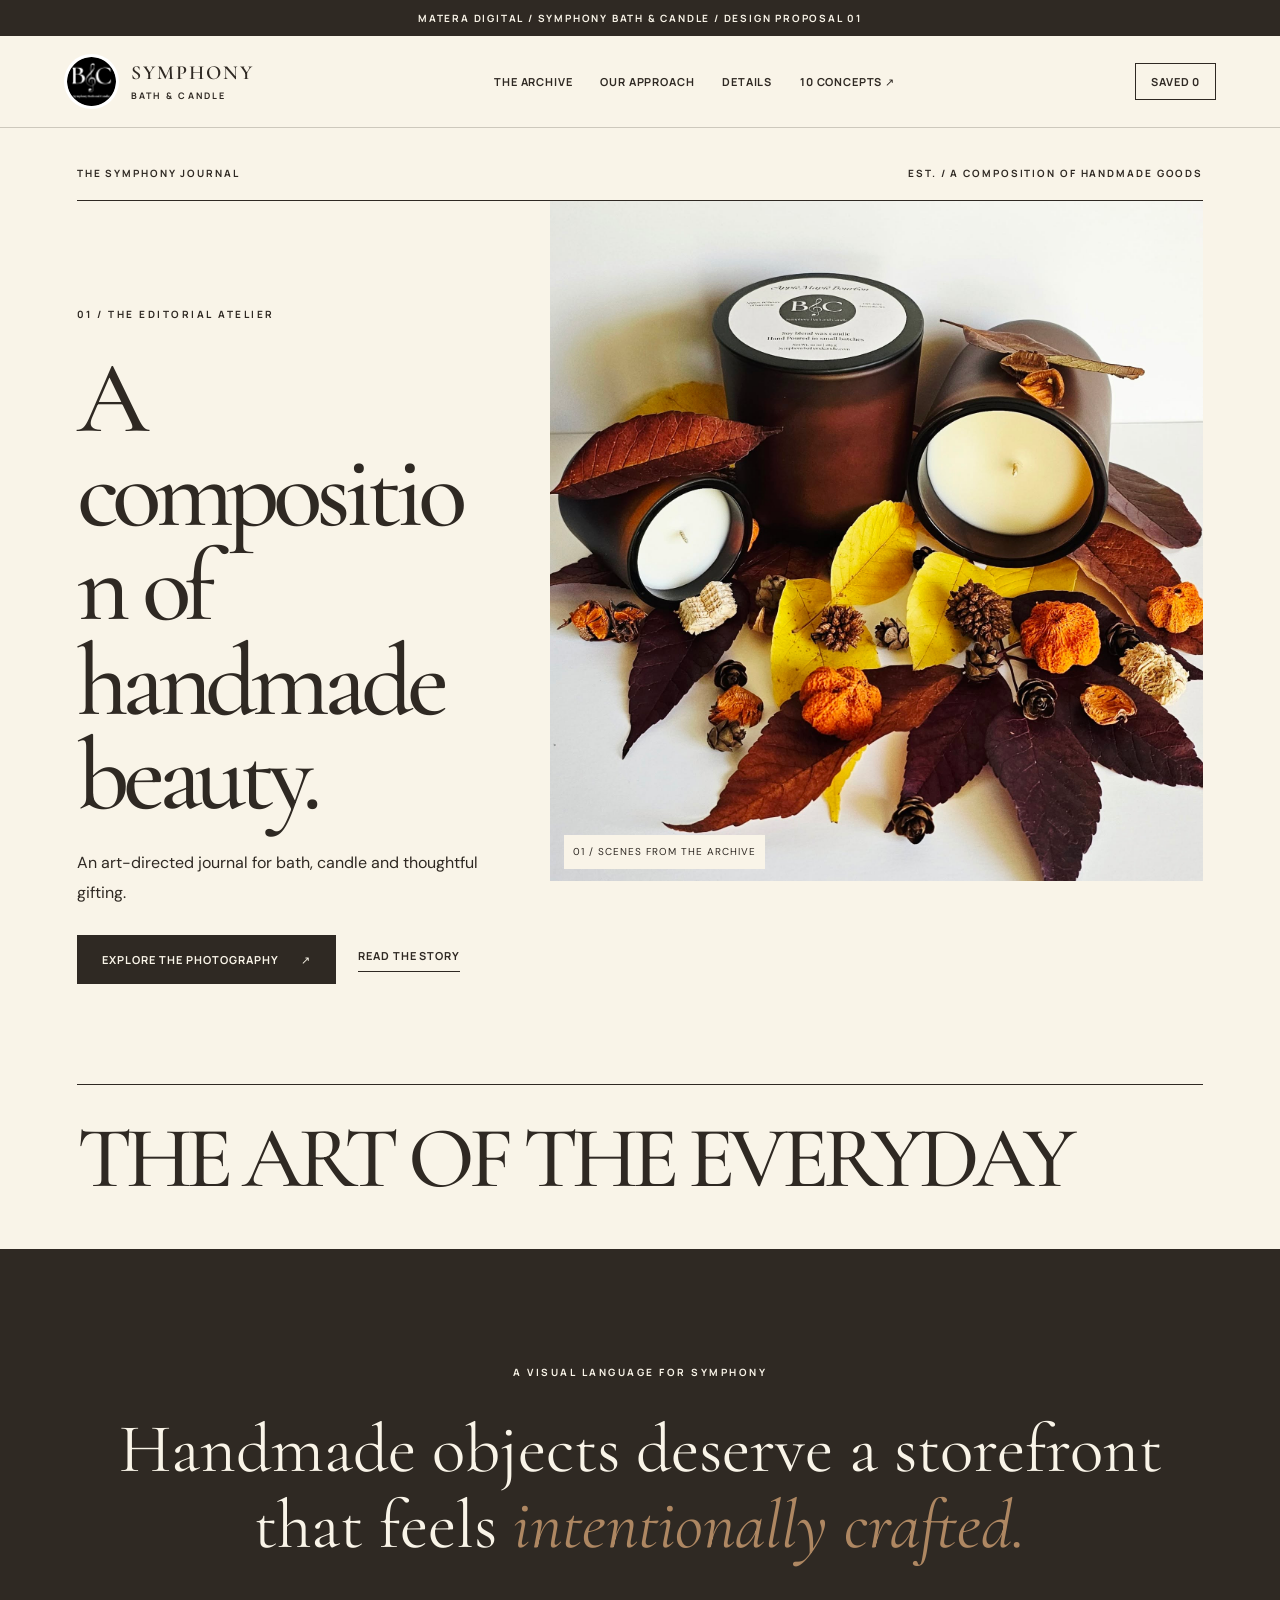
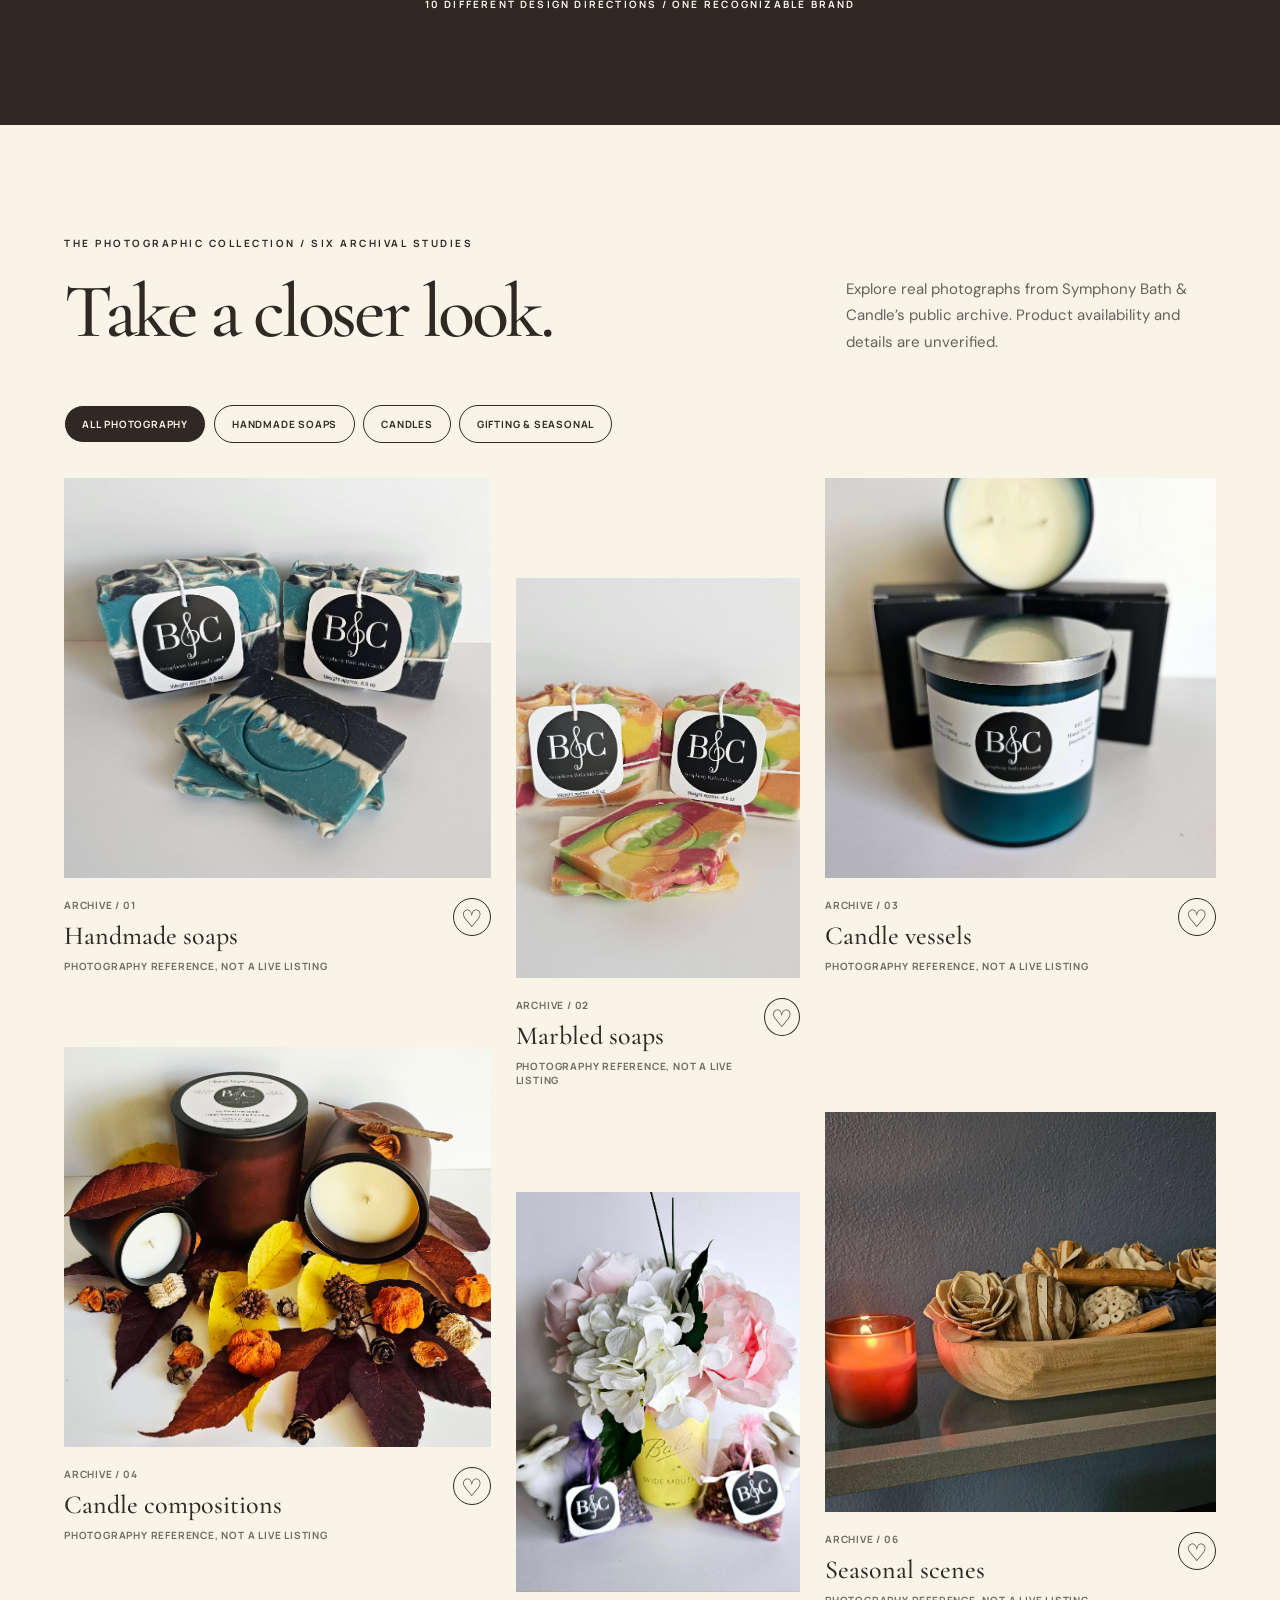
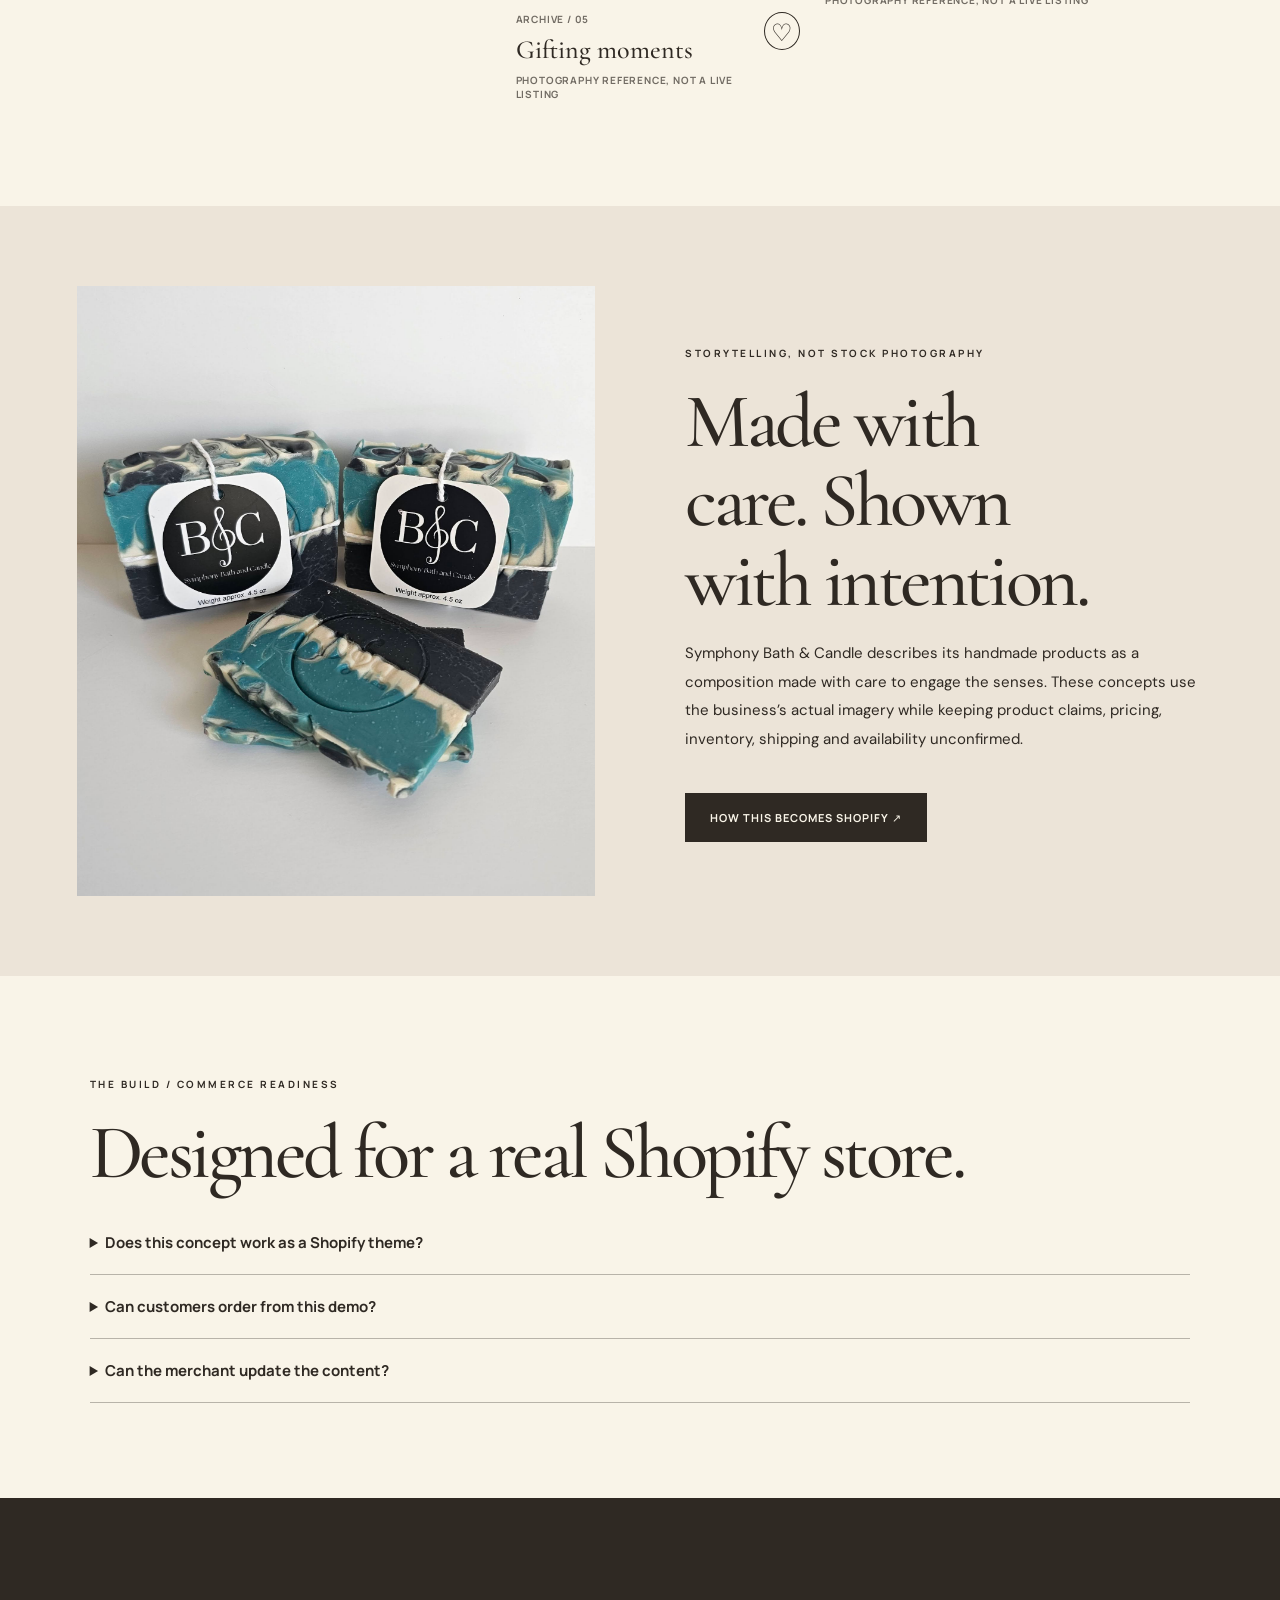
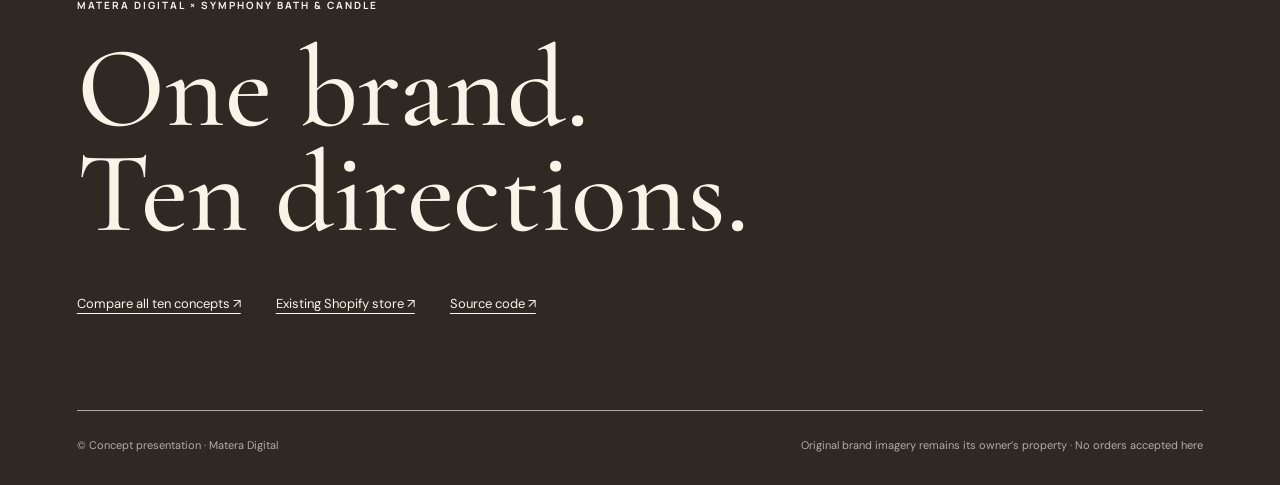
==== commit 21157c44: "Fix cropped Atelier masthead and responsive geometry across all ten demos" ====
--- a/demos/atelier/index.html
+++ b/demos/atelier/index.html
@@ -1 +1 @@
-<!doctype html><html lang="en"><head><meta charset="utf-8"><meta name="viewport" content="width=device-width,initial-scale=1"><meta name="description" content="Atelier: an interactive Symphony Bath & Candle design proposal by Matera Digital."><meta name="theme-color" content="#f9f4e8"><title>Atelier — Symphony Bath & Candle | Matera Digital</title><link rel="stylesheet" href="../../assets/showcase-v4.css"><style>:root{--bg:#f9f4e8;--ink:#2f2923;--accent:#ae8762;--panel:url('../../assets/concepts/atelier/editorial-panel.png');--texture:url('../../assets/concepts/atelier/signature-texture.png')}</style></head><body class="theme-editorial" data-concept="atelier"><div id="app"></div><script src="../../assets/showcase-v4.js" defer></script></body></html>+<!doctype html><html lang="en"><head><meta charset="utf-8"><meta name="viewport" content="width=device-width,initial-scale=1"><meta name="description" content="Atelier: an interactive Symphony Bath & Candle design proposal by Matera Digital."><meta name="theme-color" content="#f9f4e8"><title>Atelier — Symphony Bath & Candle | Matera Digital</title><link rel="stylesheet" href="../../assets/showcase-v4.css"><style>:root{--bg:#f9f4e8;--ink:#2f2923;--accent:#ae8762;--panel:url('../../assets/concepts/atelier/editorial-panel.png');--texture:url('../../assets/concepts/atelier/signature-texture.png')}</style><link rel="stylesheet" href="../../assets/responsive-fixes.css"></head><body class="theme-editorial" data-concept="atelier"><div id="app"></div><script src="../../assets/showcase-v4.js" defer></script></body></html>
--- a/assets/responsive-fixes.css
+++ b/assets/responsive-fixes.css
@@ -0,0 +1,182 @@
+/* Responsive QA pass: all ten store concepts, from 320px mobile to ultrawide.
+   Explicitly corrects clipped headline in the Atelier journal. */
+:root{font-synthesis:none}
+html,body{max-width:100%;min-width:0}
+#app,main,.hero,.sitehead,.collection,.feature-story,.faq,.footer{min-width:0}
+.hero h1,.collection h2,.feature-copy h2,.faq h2,.footer h2,.interlude p{
+  overflow-wrap:break-word;max-width:100%;text-wrap:balance;
+}
+.hero-copy,.archive-item,.feature-copy,.dialog-copy{min-width:0}
+img{max-width:100%}
+.editorial-large{
+  white-space:normal!important;
+  overflow:visible!important;
+  overflow-wrap:normal;
+  text-wrap:balance;
+  font-size:clamp(2.9rem,6.8vw,7.6rem)!important;
+  line-height:.94!important;
+  letter-spacing:-.065em;
+  padding:clamp(18px,2.6vw,38px) 0 clamp(25px,3.8vw,58px);
+}
+.editorial-overline{gap:18px}
+.editorial-overline span{max-width:48%;text-align:right}
+.editorial-hero{min-width:0}
+.editorial-image img{width:100%;height:100%}
+.hero-cinema .hero-copy{min-width:0}
+.hero-cinema h1{font-size:clamp(4rem,9.9vw,10rem);overflow-wrap:normal}
+.hero-organic .hero-copy{min-width:0}
+.hero-catalogue .hero-copy,.hero-newspaper .hero-copy,.hero-brutalist .hero-copy{min-width:0}
+.hero-catalogue h1{font-size:clamp(4rem,7.3vw,8.3rem);overflow-wrap:break-word}
+.hero-exhibition h1{font-size:clamp(3.3rem,5.9vw,7rem)}
+.hero-market h1{font-size:clamp(5rem,10.2vw,12.8rem)}
+.hero-newspaper h1{font-size:clamp(3.7rem,6.3vw,7rem)}
+.hero-brutalist h1{font-size:clamp(5rem,10.5vw,12.4rem);overflow-wrap:anywhere}
+.paper-masthead strong{overflow-wrap:break-word;max-width:100%}
+.archive-items>*{min-width:0}
+.archive-caption{min-width:0}
+.archive-caption>div{min-width:0}
+.archive-caption h3{overflow-wrap:break-word}
+.footer h2{overflow-wrap:anywhere}
+@media (min-width:1920px){
+  .hero-editorial,.hero-exhibition,.hero-catalogue,.hero-newspaper,.hero-organic,.hero-zen,.hero-collage{
+    padding-left:max(6vw,calc((100vw - 1720px)/2));
+    padding-right:max(6vw,calc((100vw - 1720px)/2));
+  }
+  .editorial-large{font-size:clamp(6rem,6vw,9rem)!important}
+}
+@media (max-width:1199px){
+  .editorial-hero{grid-template-columns:44% minmax(0,56%);min-height:0}
+  .editorial-hero .hero-copy{padding:55px 28px 45px 0}
+  .editorial-image{height:clamp(420px,53vw,610px)}
+  .hero-editorial h1{font-size:clamp(3.8rem,6.3vw,7rem)}
+  .hero-collage{min-height:930px}
+  .collage-heading{max-width:60%}
+  .collage-board{top:20%;width:48%}
+  .museum-content{grid-template-columns:minmax(0,62%) minmax(0,38%);gap:20px}
+  .museum-art{height:clamp(420px,58vw,680px)}
+  .hero-zen{min-height:790px}
+  .zen-content{gap:6%;grid-template-columns:45% 49%}
+  .zen-content h1{font-size:clamp(4.1rem,7.4vw,8rem)}
+  .paper-columns{grid-template-columns:minmax(0,44%) minmax(0,38%) minmax(0,18%);gap:12px}
+  .paper-picture img{height:520px}
+  .paper-sidebar{padding:14px}
+  .paper-sidebar p{font-size:13px}
+  .archive-photo{height:clamp(245px,32vw,430px)}
+}
+@media (max-width:999px){
+  .desktop-nav{display:none}
+  .head-actions #menuToggle{display:inline-block}
+  .sitehead{min-height:74px}
+  .hero-organic{grid-template-columns:55% 45%;padding:35px 5% 55px}
+  .organic-orbit{height:550px}
+  .hero-organic .hero-copy{margin-left:-38px;padding:27px}
+  .hero-collage{min-height:830px}
+  .collage-board{height:520px}
+  .hero-market .market-stage h1{font-size:clamp(5rem,10.5vw,8rem)}
+  .hero-brutalist .brutal-body h1{font-size:clamp(5rem,10vw,9rem)}
+  .theme-collage .archive-item{width:calc(50% - 22px)}
+  .theme-organic .archive-item{width:calc(50% - 22px)}
+  .theme-newspaper .archive-items{grid-template-columns:repeat(2,minmax(0,1fr))}
+  .theme-newspaper .archive-item:first-child,.theme-newspaper .archive-item:nth-child(6){grid-column:auto}
+  .collection{padding:70px clamp(20px,4vw,50px)}
+  .archive-caption h3{font-size:clamp(1.1rem,2vw,1.55rem)}
+}
+@media (max-width:800px){
+  .editorial-hero{grid-template-columns:1fr}
+  .editorial-hero .hero-copy{padding:45px 0 25px}
+  .editorial-image{height:clamp(350px,67vw,510px)}
+  .editorial-large{font-size:clamp(2.7rem,8vw,5rem)!important}
+  .hero-organic{grid-template-columns:1fr;padding:25px 5% 55px}
+  .hero-organic .hero-copy{grid-column:1;grid-row:1;margin:0;max-width:650px}
+  .organic-orbit{grid-row:2;grid-column:1;height:460px}
+  .hero-collage{display:block;min-height:0;padding:35px 5% 70px}
+  .collage-heading{max-width:100%}
+  .collage-board{position:relative;top:auto;right:auto;width:min(580px,93%);height:470px;margin:40px auto 30px}
+  .hero-catalogue .catalogue-grid{grid-template-columns:1fr}
+  .catalogue-grid .hero-copy{padding:35px 0}
+  .catalogue-image{padding:0;border:0}
+  .catalogue-image img{height:min(68vw,500px)}
+  .museum-content{grid-template-columns:1fr}
+  .museum-art{height:clamp(350px,65vw,560px)}
+  .hero-zen{min-height:0;padding-bottom:70px}
+  .zen-content{grid-template-columns:1fr}
+  .zen-art{height:450px}
+  .zen-footline{position:static;margin-top:40px}
+  .paper-columns{grid-template-columns:1fr}
+  .paper-picture img{height:500px}
+  .paper-sidebar{grid-column:1}
+  .brutal-body{grid-template-columns:1fr}
+  .brutal-image{border:0;border-top:6px solid var(--ink)}
+  .brutal-image img{height:480px;min-height:0}
+  .hero-market .market-stage{grid-template-columns:1fr}
+  .market-image{width:min(100%,460px);height:auto;aspect-ratio:1;margin:auto}
+  .market-splat{right:7%;bottom:5%}
+  .collection-intro{align-items:flex-start;flex-direction:column;gap:12px}
+  .collection-intro h2{margin-bottom:0}
+  .feature-story{display:grid;grid-template-columns:1fr;gap:38px}
+  .feature-image{height:clamp(330px,65vw,490px)}
+  .theme-editorial .archive-items{grid-template-columns:repeat(2,minmax(0,1fr))}
+  .theme-editorial .archive-item{margin:0!important}
+  .theme-editorial .archive-photo{height:330px}
+  .theme-collage .archive-item,.theme-organic .archive-item{width:calc(50% - 20px)}
+  .theme-cinema .archive-items,.theme-exhibition .archive-items{columns:1}
+  .theme-zen .archive-items{gap:45px}
+  .theme-zen .archive-item{transform:none!important}
+  .footer-bottom{display:block}
+}
+@media (max-width:599px){
+  .sitehead{padding-inline:14px;gap:8px}
+  .brand{gap:7px;min-width:0}
+  .brand img{height:40px;width:40px;flex-shrink:0}
+  .brand span{font-size:clamp(12px,3.8vw,17px)}
+  .brand small{font-size:8px;letter-spacing:.08em}
+  .head-actions{gap:5px;flex-shrink:0}
+  .head-actions button{font-size:9px;padding:8px 7px}
+  .editorial-large{font-size:clamp(2.2rem,8.7vw,3.8rem)!important;line-height:1!important}
+  .editorial-overline{font-size:9px}
+  .editorial-overline span{display:none}
+  .hero-editorial h1,.hero-catalogue h1,.hero-exhibition h1{font-size:clamp(3.5rem,12.5vw,5.1rem)}
+  .hero-cinema h1{font-size:clamp(3.9rem,13vw,5.8rem)}
+  .hero-cinema{min-height:600px;height:auto;padding:55px 23px 85px}
+  .hero-cinema .hero-copy{width:100%}
+  .cinema-sidebar{right:8px;font-size:8px}
+  .organic-orbit{height:330px}
+  .organic-main{width:70%;height:85%;left:8%}
+  .organic-small{width:35%;height:40%}
+  .hero-collage{padding:35px 19px 65px}
+  .collage-board{height:350px;width:100%;transform:rotate(1deg)}
+  .collage-phrase{font-size:32px}
+  .collage-seal{width:70px;height:70px;right:0}
+  .hero-market .market-stage h1{font-size:clamp(5rem,17vw,8rem)}
+  .hero-brutalist .brutal-body h1{font-size:clamp(4.3rem,16vw,7rem)}
+  .hero-newspaper .paper-columns h1{font-size:clamp(3.2rem,12vw,5rem)}
+  .paper-masthead strong{font-size:clamp(2.45rem,10vw,4.1rem)}
+  .hero-zen h1{font-size:clamp(4.1rem,14vw,6.2rem)}
+  .market-image{width:min(83vw,370px)}
+  .archive-items,.theme-editorial .archive-items,.theme-zen .archive-items,
+  .theme-market .archive-items,.theme-newspaper .archive-items,.theme-brutalist .archive-items{grid-template-columns:1fr}
+  .theme-collage .archive-item,.theme-organic .archive-item{width:100%;margin:0!important;transform:none!important}
+  .theme-market .archive-item{transform:none!important}
+  .theme-catalogue .archive-item{flex-basis:min(86vw,360px)}
+  .theme-exhibition .archive-item,.theme-cinema .archive-item{margin:0 0 40px}
+  .archive-photo,.theme-editorial .archive-photo{height:clamp(310px,94vw,450px)}
+  .archive-caption h3{font-size:22px}
+  .filterbar{gap:6px}
+  .filterbar button{font-size:9px;padding:9px 11px}
+  .footer h2{font-size:clamp(3.6rem,13vw,5.9rem)}
+  .dialog-panel{width:100%;max-height:92dvh}
+  .dialog-image img{height:260px;min-height:0}
+  .dialog-copy{padding:25px 20px}
+  .dialog-copy h2{font-size:36px}
+}
+@media (max-width:359px){
+  .announcement{font-size:7px;letter-spacing:.08em}
+  .sitehead{padding-inline:10px}
+  .brand img{width:34px;height:34px}
+  .brand span{font-size:11px}
+  .head-actions button{font-size:8px;padding:6px}
+  .hero-cinema h1{font-size:3.5rem}
+  .hero-market .market-stage h1{font-size:4.8rem}
+  .hero-brutalist .brutal-body h1{font-size:4rem}
+  .editorial-large{font-size:2.25rem!important}
+}
